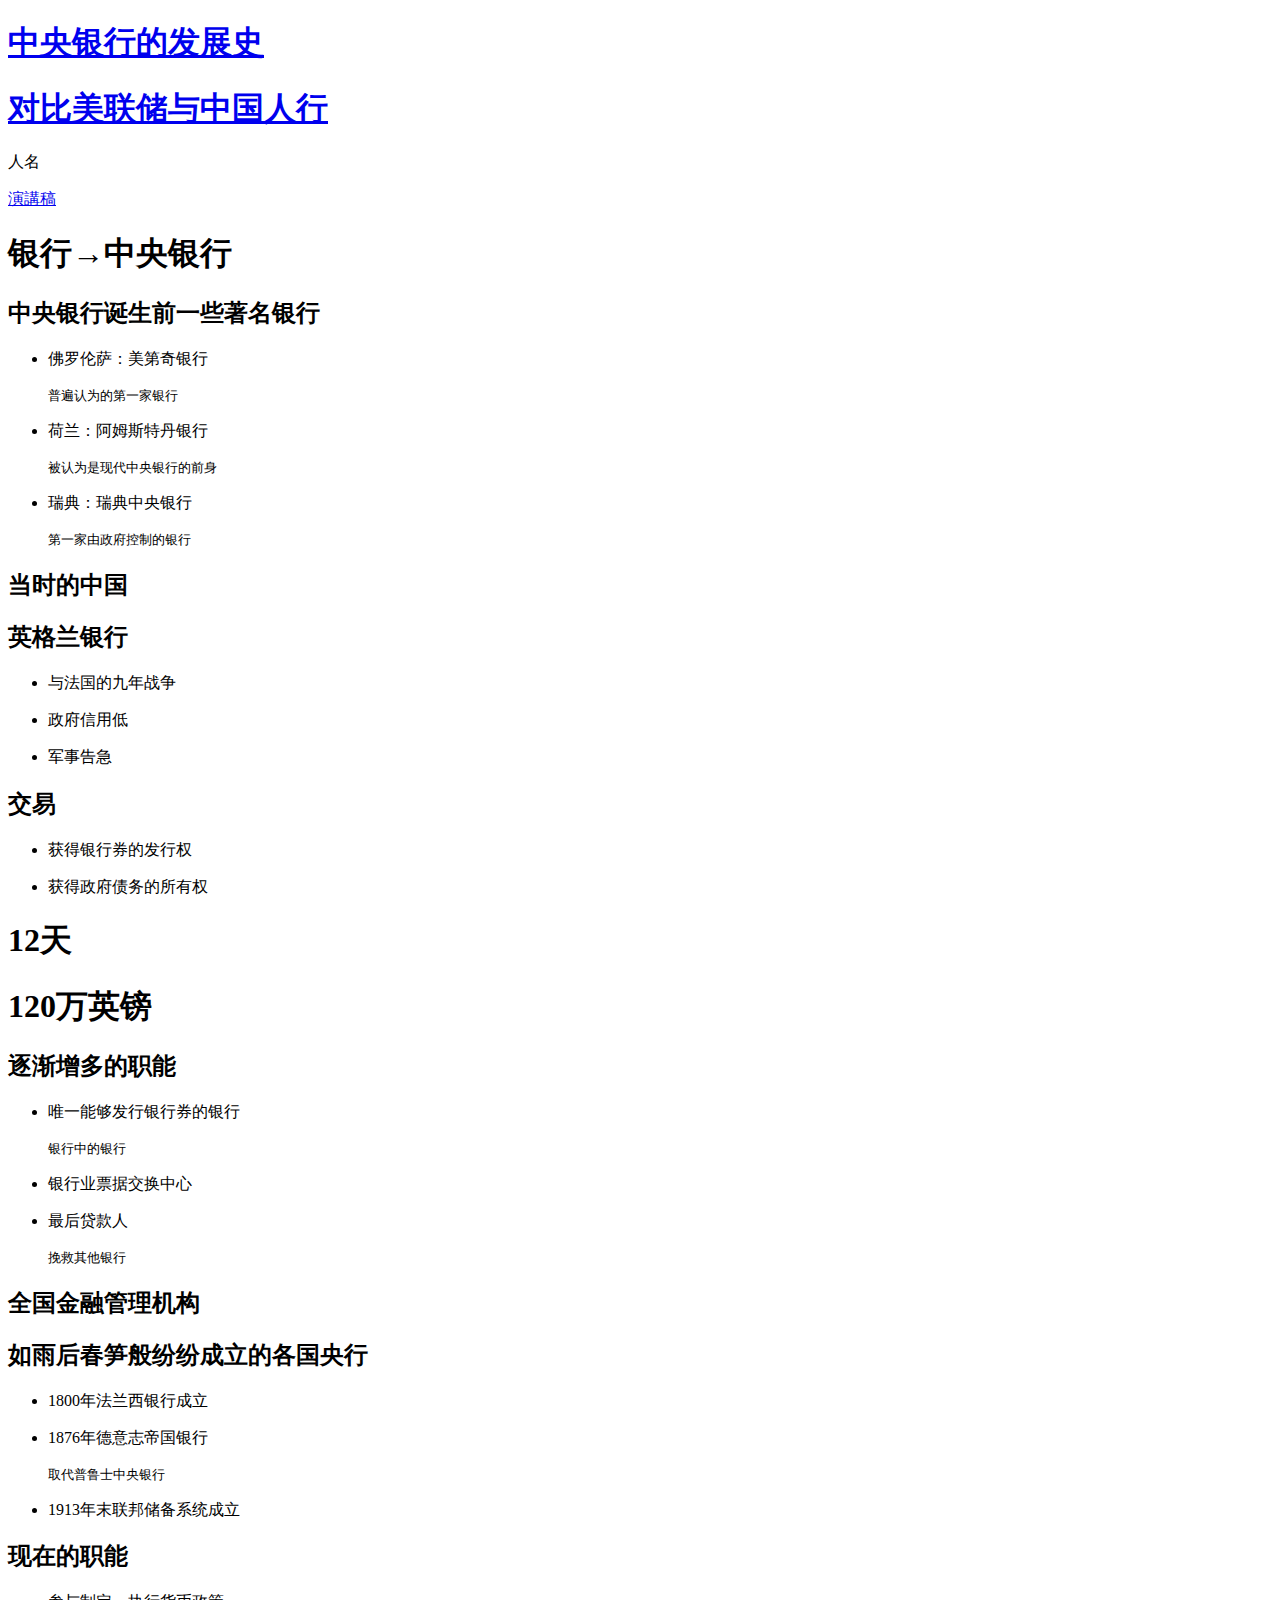
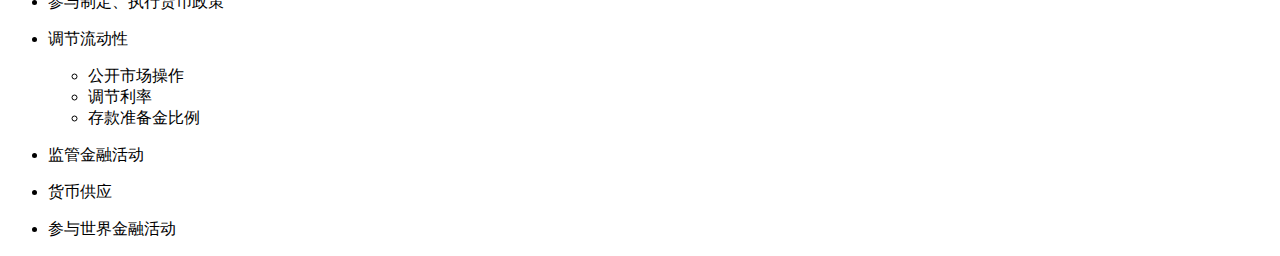
==== index.html @ 7ffdab24 "md update" ====
<!doctype html>
<html lang="en">

	<head>
		<meta charset="utf-8">

		<title>课题报告</title>

		<meta name="description" content="关于中央银行和美联储与中国人民银行的对比">
		<meta name="author" content="XinoAssassin Ni">

		<meta name="apple-mobile-web-app-capable" content="yes">
		<meta name="apple-mobile-web-app-status-bar-style" content="black-translucent">

		<meta name="viewport" content="width=device-width, initial-scale=1.0, maximum-scale=1.0, user-scalable=no">

		<link rel="stylesheet" href="css/reveal.css">
		<link rel="stylesheet" href="css/theme/black.css" id="theme">

		<!-- Theme used for syntax highlighting of code -->
		<link rel="stylesheet" href="lib/css/zenburn.css">
		<script>
			var link = document.createElement( 'link' );
			link.rel = 'stylesheet';
			link.type = 'text/css';
			link.href = window.location.search.match( /print-pdf/gi ) ? 'css/print/pdf.css' : 'css/print/paper.css';
			document.getElementsByTagName( 'head' )[0].appendChild( link );
		</script>
	</head>
	
	<body>
		<div class="reveal">
			<div class="slides">
				
				<section>
					<h1>
						<a href="#/1">中央银行的发展史</a>
					</h1>	
					<h1>
						<a href="#/2">对比美联储与中国人行</a>
					</h1>
					<p>人名</p>
					<a href="#/3">演講稿</a>	
				</section>
				
				<section id="第一部分介绍">
					<section>
						<h1>银行→中央银行</h1>
					</section>
					
					<section>
						<h2>中央银行诞生前一些著名银行</h2>
						<p>
						<ul>
							<li><p class="fragment">佛罗伦萨：美第奇银行</p>
								<small class="fragment">普遍认为的第一家银行</small>
							</li>
							<li><p class="fragment">荷兰：阿姆斯特丹银行</p>
								<small class="fragment">被认为是现代中央银行的前身</small>
							</li>
							<li><p class="fragment">瑞典：瑞典中央银行</p>
								<small class="fragment">第一家由政府控制的银行</small>
							</li>
						</ul>
						</p>
					</section>
					
					<section>
						<h2>当时的中国</h2>
					</section>
					
					<section id="英格兰银行">
						<h2>英格兰银行</h2>
						<ul>
							<li>
								<p class="fragment">与法国的九年战争</p>
							</li>
							<li>
								<p class="fragment">政府信用低</p>
							</li>
							<li>
								<p class="fragment">军事告急</p>
							</li>
						</ul>
					</section>
					
					<section>
						<h2>交易</h2>
						<ul>
							<li>
								<p class="fragment">获得银行券的发行权</p>
							</li>
							<li>
								<p class="fragment">获得政府债务的所有权</p>
							</li>
						</ul>
					</section>
					
					<section>
						<h1>12天</h1>
						<h1>120万英镑</h1>
					</section>
					
					<section>
						<h2>逐渐增多的职能</h2>
						<ul>
							<li>
								<p class="fragment">唯一能够发行银行券的银行</p>
								<small class="fragment">银行中的银行</small>
							</li>
							<li>
								<p class="fragment">银行业票据交换中心</p>
							</li>
							<li>
								<p class="fragment">最后贷款人</p>
								<small class="fragment">挽救其他银行</small>
							</li>
						</ul>
					</section>
					
					<section>
						<h2>全国金融管理机构</h2>
					</section>
					
					<section id="中央银行纷纷成立">
						<h2>如雨后春笋般纷纷成立的各国央行</h2>
						<ul>
							<li>
								<p class="fragment">1800年法兰西银行成立</p>
							</li>
							<li>
								<p class="fragment">1876年德意志帝国银行</p>
								<small class="fragment">取代普鲁士中央银行</small>
							</li>
							<li>
								<p class="fragment">1913年末联邦储备系统成立</p>
							</li>
						</ul>
					</section>
					<section>
						<h2>现在的职能</h2>
						<ul>
							<li>
								<p class="fragment">参与制定、执行货币政策</p>
							</li>
							<li>
								<p class="fragment">调节流动性</p>
								<ul>
									<li class="fragment">公开市场操作</li>
									<li class="fragment">调节利率</li>
									<li class="fragment">存款准备金比例</li>
								</ul>
							</li>
							<li>
								<p class="fragment">监管金融活动</p>
							</li>
							<li>
								<p class="fragment">货币供应</p>
							</li>
							<li>
								<p class="fragment">参与世界金融活动</p>
							</li>
						</ul>
					</section>
				</section>
				
				<section id="第二部分">
					
				</section>
				
				<section id="演講稿" data-markdown="D:\Develop\rj\speech.md"
				                    data-separator="^\n\n\n"  
         						    data-separator-vertical="^\n\n"  
                                    data-separator-notes="^Note:"  
                                    data-charset="iso-8859-15">
				</section>
			</div>
		</div>

		<script src="lib/js/head.min.js"></script>
		<script src="js/reveal.js"></script>

		<script>
			// More info https://github.com/hakimel/reveal.js#configuration
			Reveal.initialize({
				history: true,
				mouseWheel: true,

				// More info https://github.com/hakimel/reveal.js#dependencies
				dependencies: [
					{ src: 'plugin/markdown/marked.js' },
					{ src: 'plugin/markdown/markdown.js' },
					{ src: 'plugin/notes/notes.js', async: true },
					{ src: 'plugin/highlight/highlight.js', async: true, callback: function() { hljs.initHighlightingOnLoad(); } }
				]
			});
		</script>
	</body>
</html>
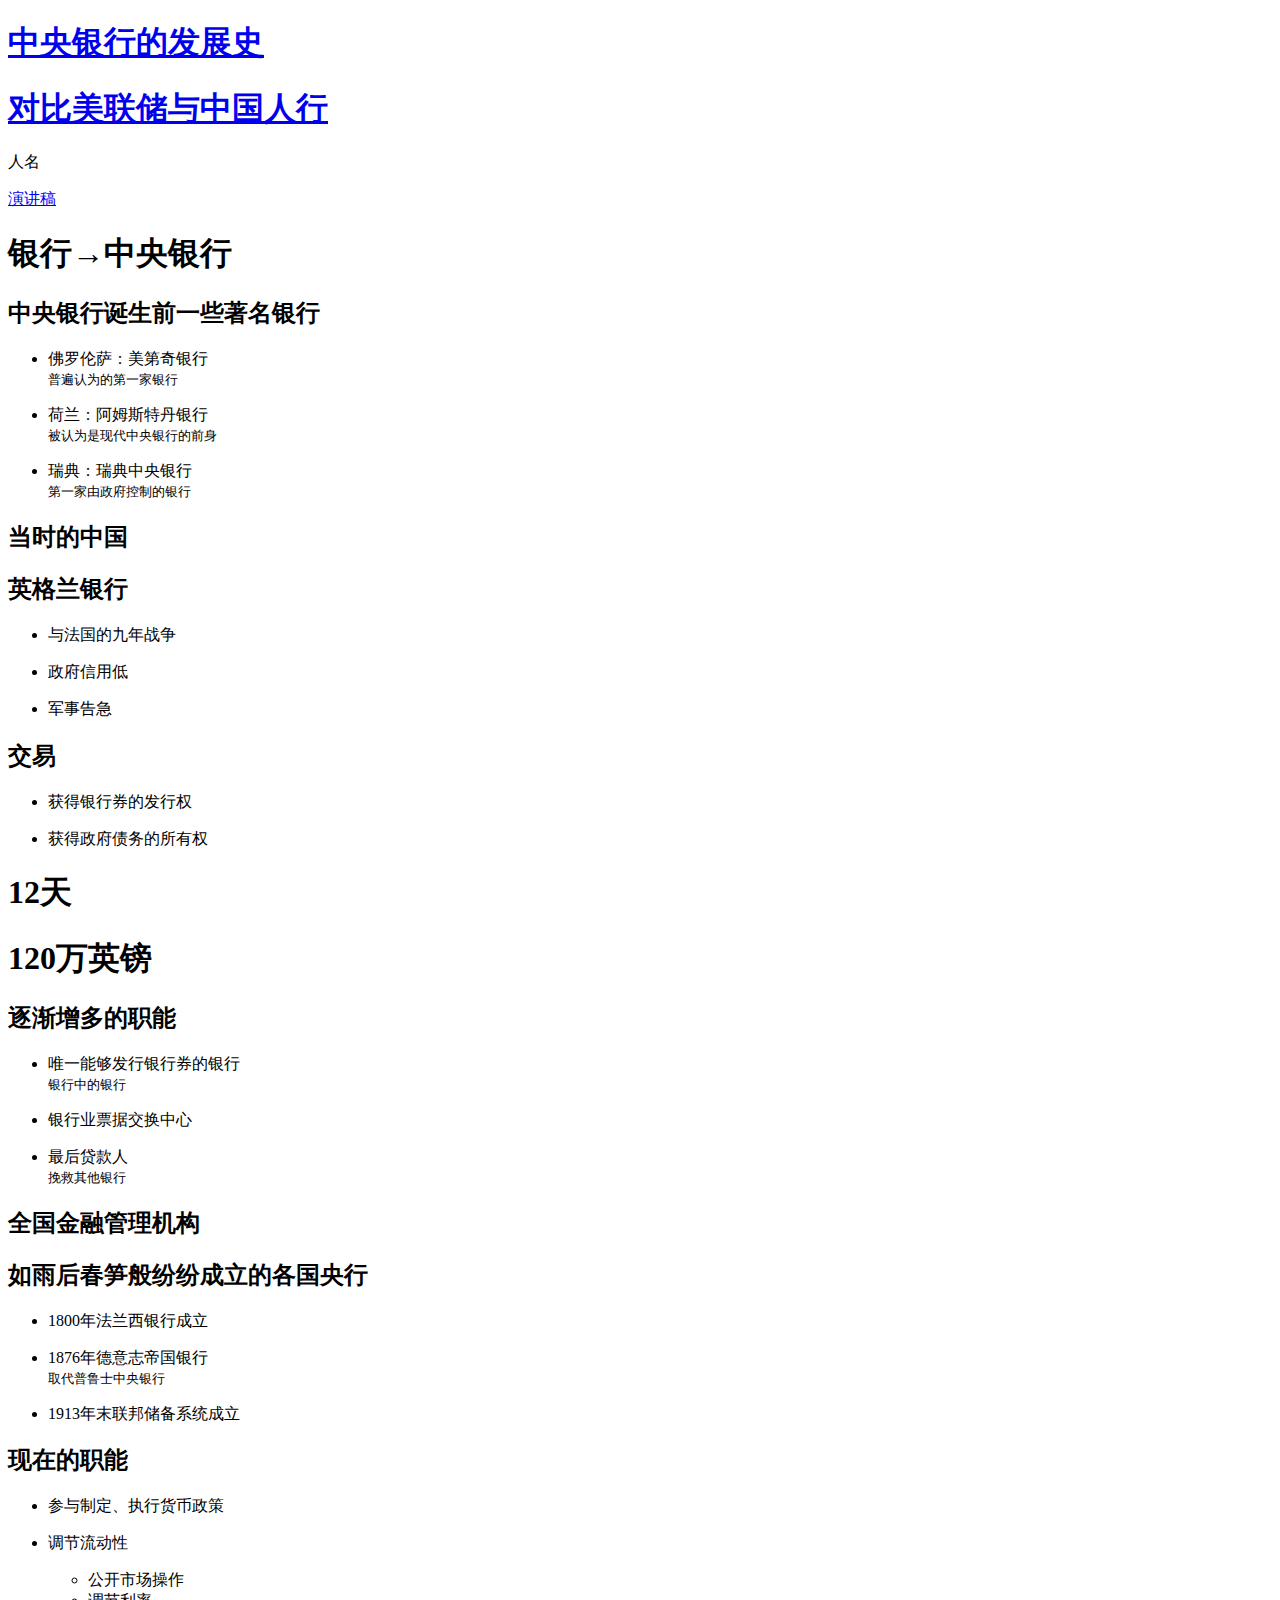
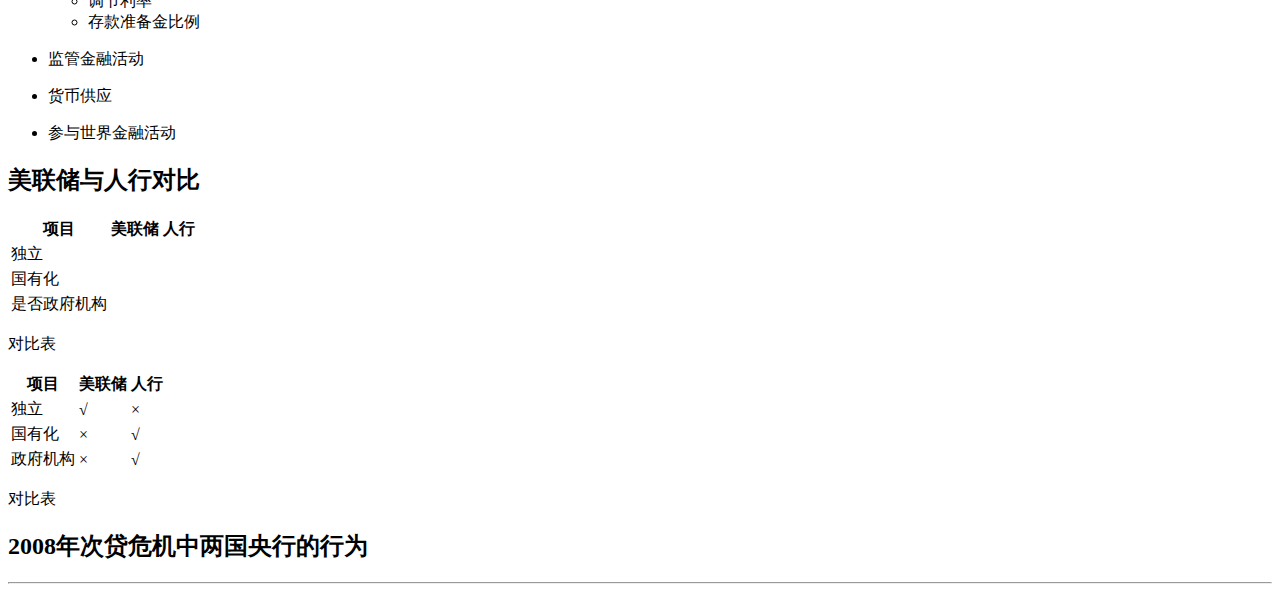
==== commit cda09c2a: "style configure" ====
--- a/index.html
+++ b/index.html
@@ -40,10 +40,10 @@
 						<a href="#/2">对比美联储与中国人行</a>
 					</h1>
 					<p>人名</p>
-					<a href="#/3">演講稿</a>	
+					<a href="speech.html">演讲稿</a>
 				</section>
 				
-				<section id="第一部分介绍">
+				<section id="第一部分介绍" data-transition="zoom">
 					<section>
 						<h1>银行→中央银行</h1>
 					</section>
@@ -52,14 +52,14 @@
 						<h2>中央银行诞生前一些著名银行</h2>
 						<p>
 						<ul>
-							<li><p class="fragment">佛罗伦萨：美第奇银行</p>
-								<small class="fragment">普遍认为的第一家银行</small>
-							</li>
-							<li><p class="fragment">荷兰：阿姆斯特丹银行</p>
-								<small class="fragment">被认为是现代中央银行的前身</small>
-							</li>
-							<li><p class="fragment">瑞典：瑞典中央银行</p>
-								<small class="fragment">第一家由政府控制的银行</small>
+							<li><p class="fragment">佛罗伦萨：美第奇银行
+								<br><small>普遍认为的第一家银行</small></p>
+							</li>
+							<li><p class="fragment">荷兰：阿姆斯特丹银行
+								<br><small>被认为是现代中央银行的前身</small></p>
+							</li>
+							<li><p class="fragment">瑞典：瑞典中央银行
+								<br><small>第一家由政府控制的银行</small></p>
 							</li>
 						</ul>
 						</p>
@@ -105,15 +105,15 @@
 						<h2>逐渐增多的职能</h2>
 						<ul>
 							<li>
-								<p class="fragment">唯一能够发行银行券的银行</p>
-								<small class="fragment">银行中的银行</small>
+								<p class="fragment">唯一能够发行银行券的银行
+								<br><small>银行中的银行</small></p>
 							</li>
 							<li>
 								<p class="fragment">银行业票据交换中心</p>
 							</li>
 							<li>
-								<p class="fragment">最后贷款人</p>
-								<small class="fragment">挽救其他银行</small>
+								<p class="fragment">最后贷款人
+								<br><small>挽救其他银行</small></p>
 							</li>
 						</ul>
 					</section>
@@ -129,8 +129,8 @@
 								<p class="fragment">1800年法兰西银行成立</p>
 							</li>
 							<li>
-								<p class="fragment">1876年德意志帝国银行</p>
-								<small class="fragment">取代普鲁士中央银行</small>
+								<p class="fragment">1876年德意志帝国银行
+								<br><small>取代普鲁士中央银行</small></p>
 							</li>
 							<li>
 								<p class="fragment">1913年末联邦储备系统成立</p>
@@ -164,15 +164,82 @@
 					</section>
 				</section>
 				
-				<section id="第二部分">
-					
-				</section>
-				
-				<section id="演講稿" data-markdown="D:\Develop\rj\speech.md"
-				                    data-separator="^\n\n\n"  
-         						    data-separator-vertical="^\n\n"  
-                                    data-separator-notes="^Note:"  
-                                    data-charset="iso-8859-15">
+				<section id="第二部分" data-transition="zoom">
+					<section id="头介绍">
+						<h2>美联储与人行对比</h2>
+					</section>
+					
+					<section>
+						<table>
+						<thead>
+							<tr>
+								<th>项目</th>
+								<th>美联储</th>
+								<th>人行</th>
+							</tr>
+						</thead>
+						<tbody>
+							<tr>
+								<td>独立</td>
+								<td></td>
+								<td></td>
+							</tr>
+							<tr>
+								<td>国有化</td>
+								<td></td>
+								<td></td>
+							</tr>
+							<tr>
+								<td>是否政府机构</td>
+								<td></td>
+								<td></td>
+							</tr>
+						</tbody>
+					</table>
+					<p>对比表</p>
+					</section>
+					
+					<section id="美联储介绍">
+						
+					</section>
+					
+					<section id="人行介绍">
+						
+					</section>
+					<section id="尾对比">
+						<table>
+						<thead>
+							<tr>
+								<th>项目</th>
+								<th>美联储</th>
+								<th>人行</th>
+							</tr>
+						</thead>
+						<tbody>
+							<tr>
+								<td>独立</td>
+								<td>√</td>
+								<td>×</td>
+							</tr>
+							<tr>
+								<td>国有化</td>
+								<td>×</td>
+								<td>√</td>
+							</tr>
+							<tr>
+								<td>政府机构</td>
+								<td>×</td>
+								<td>√</td>
+							</tr>
+						</tbody>
+					</table>
+					<p>对比表</p>
+					</section>
+					
+					<section id="08年金融风暴中的发挥">
+						<h2>2008年次贷危机中两国央行的行为</h2>
+						<hr
+					</section>
 				</section>
 			</div>
 		</div>
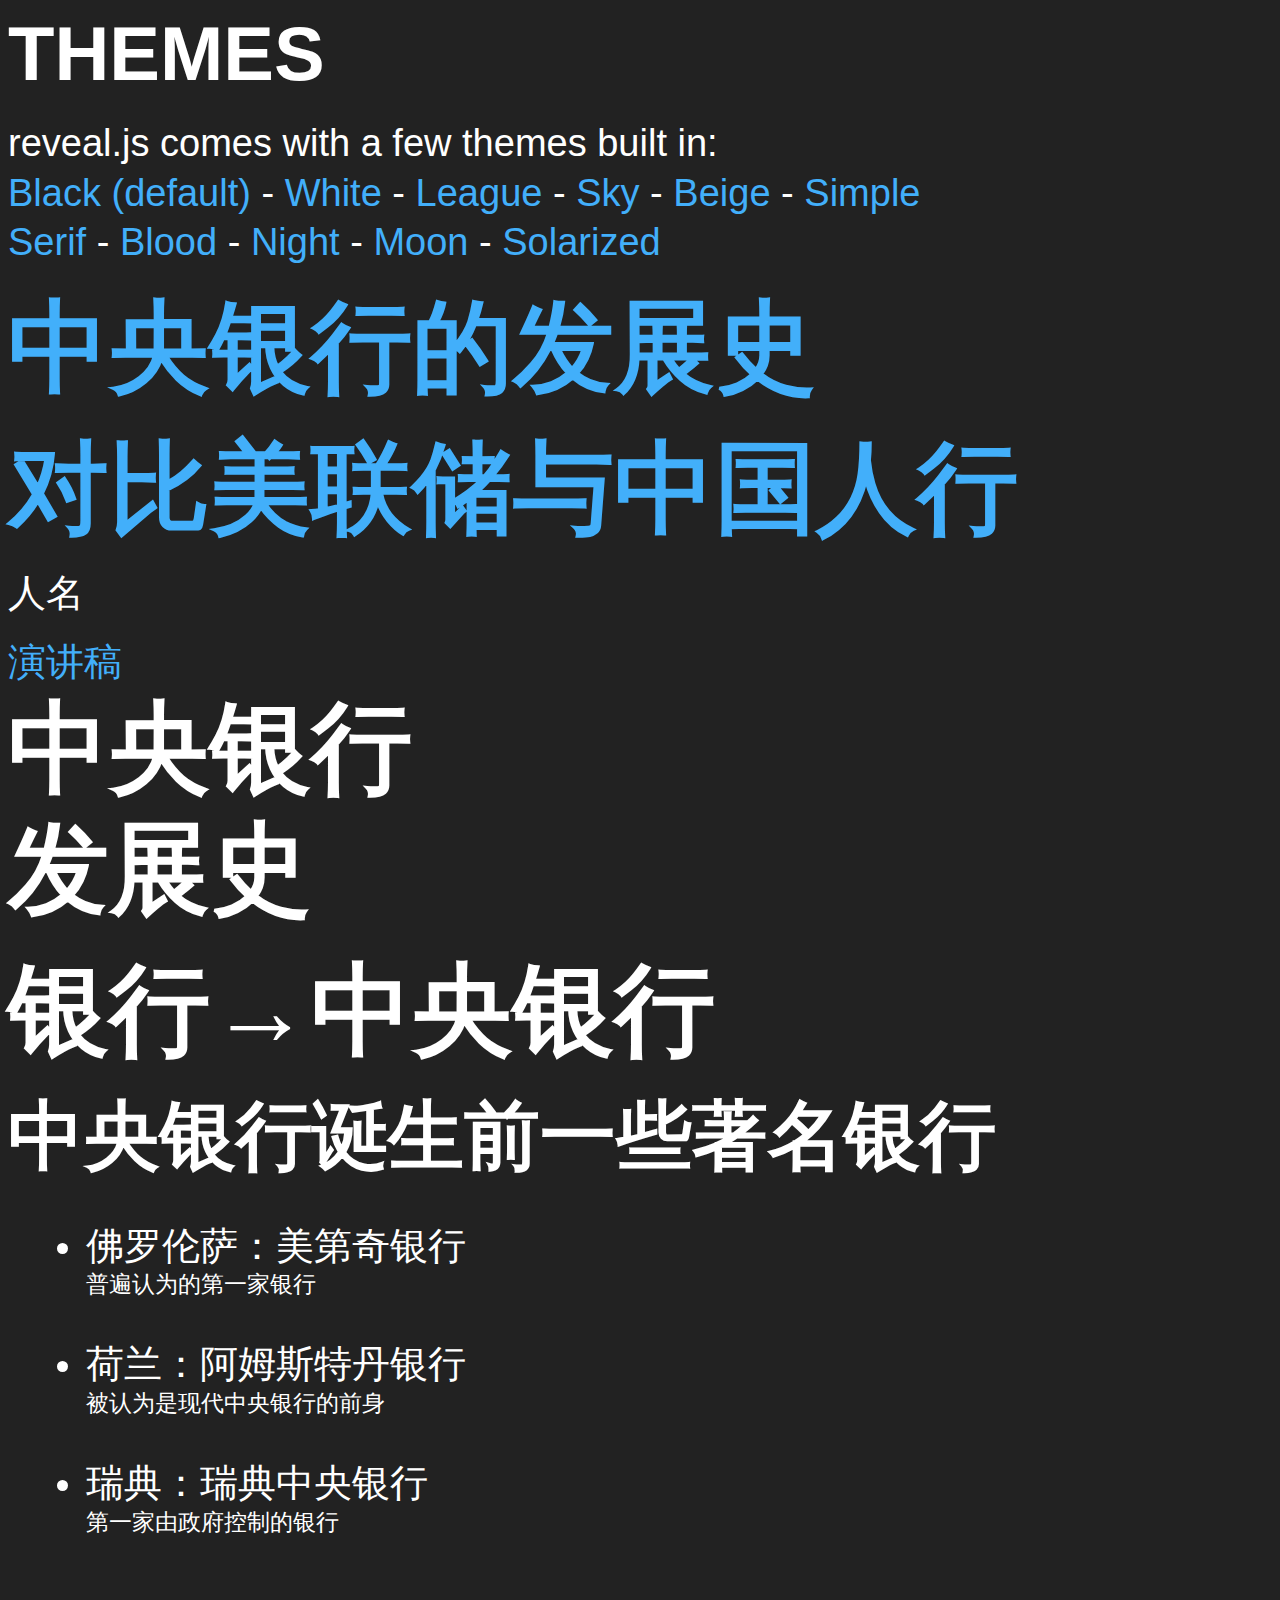
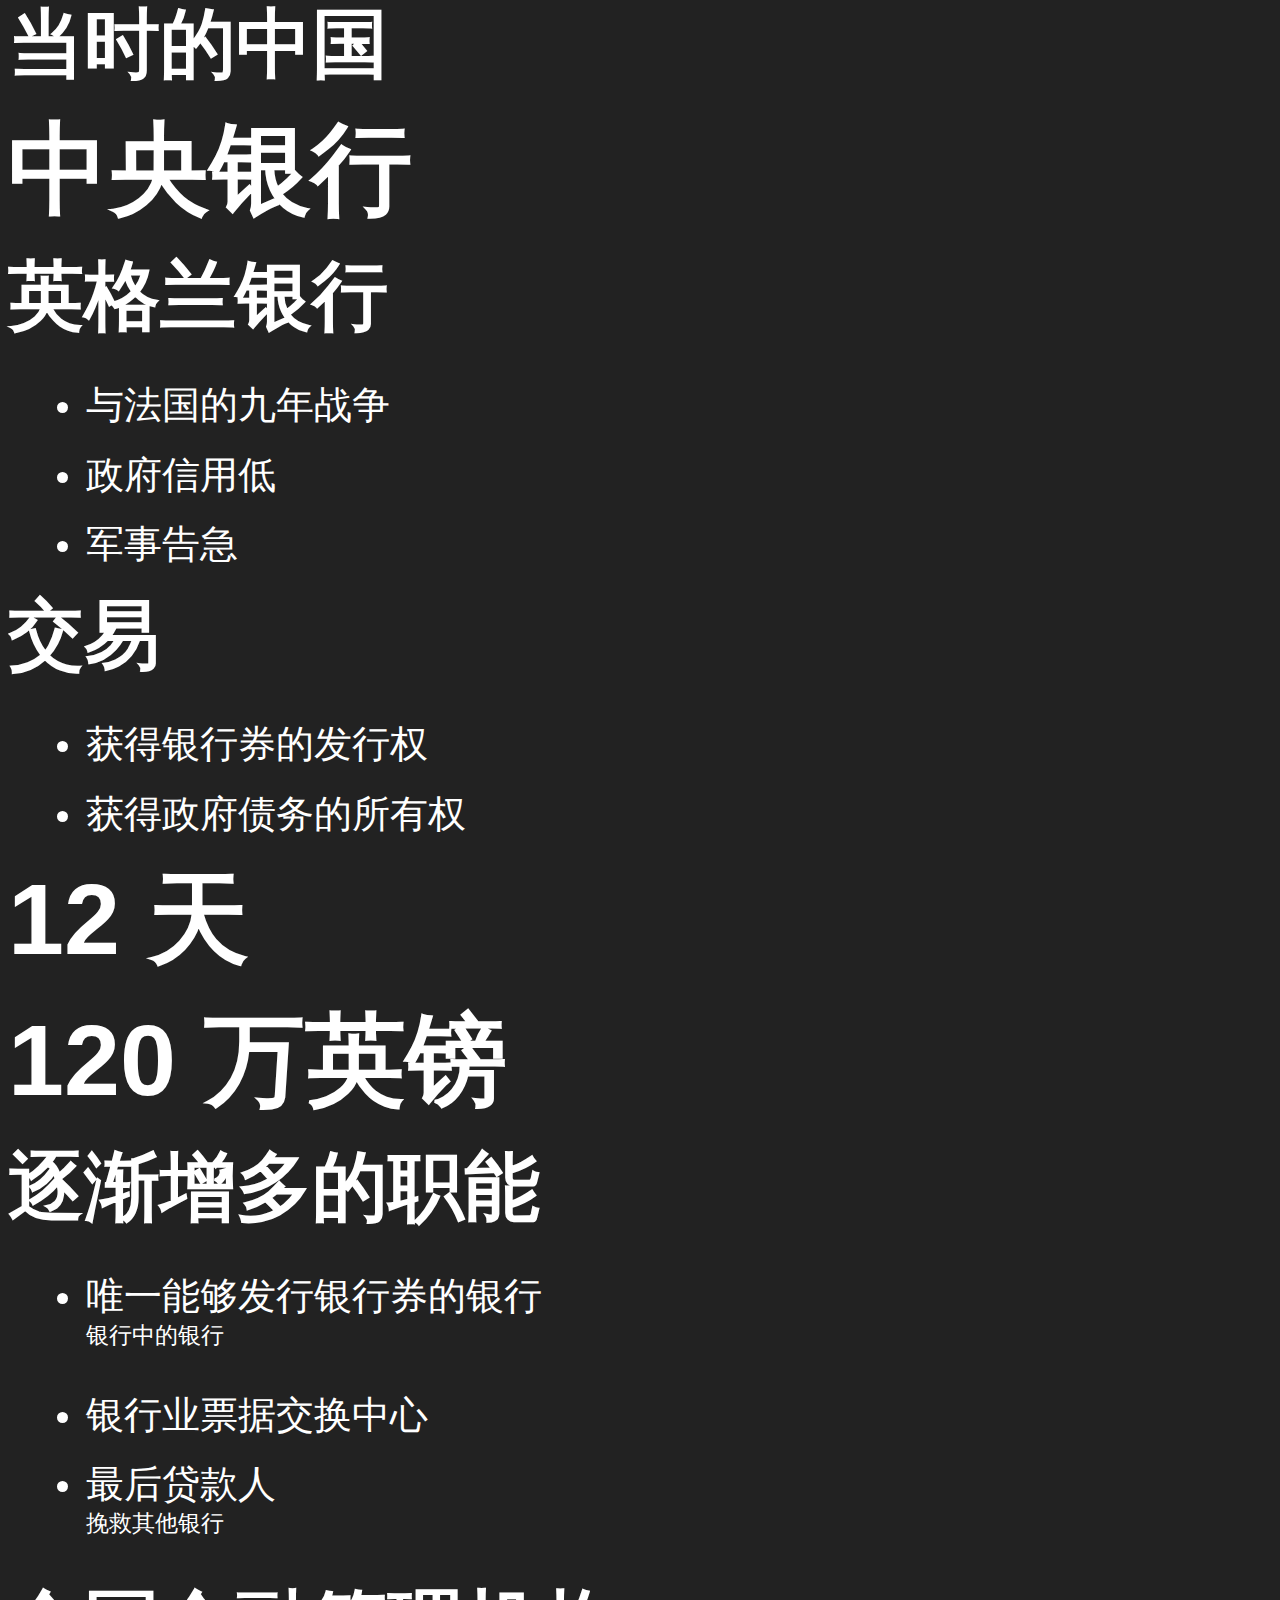
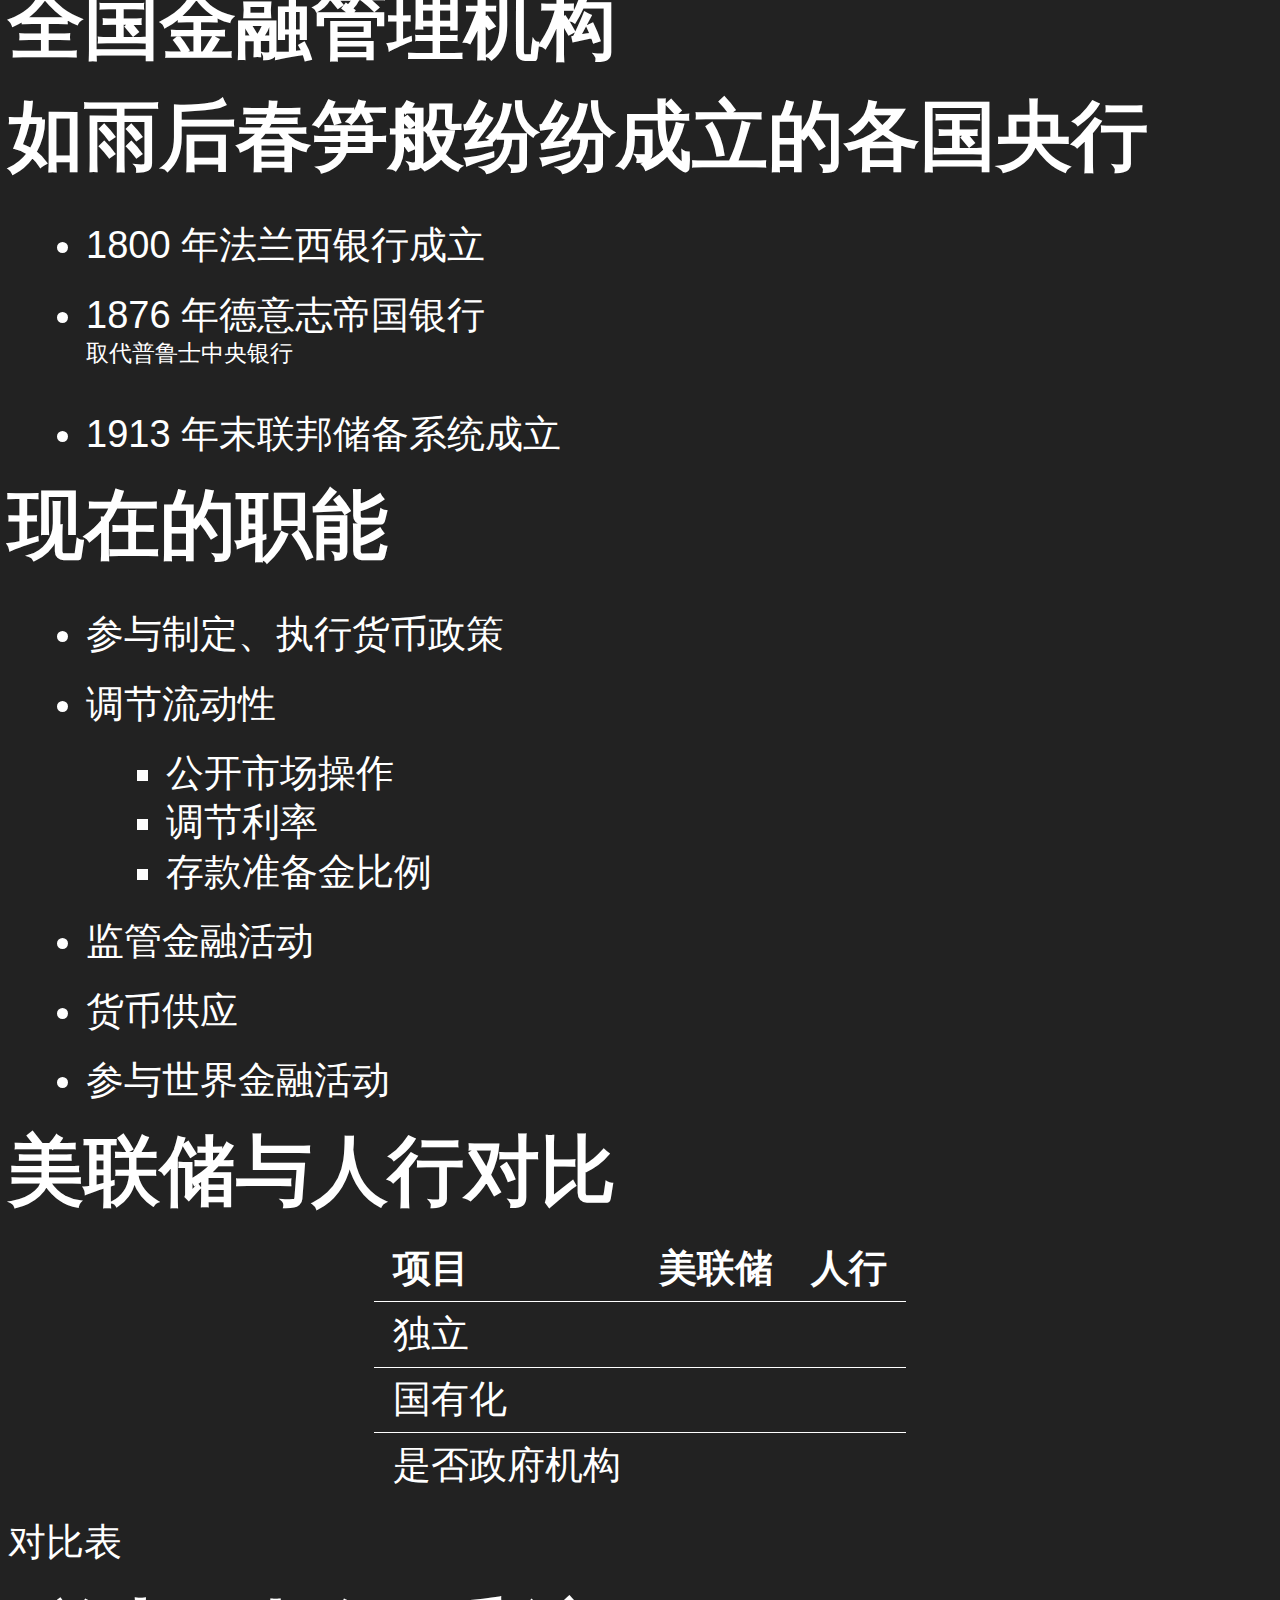
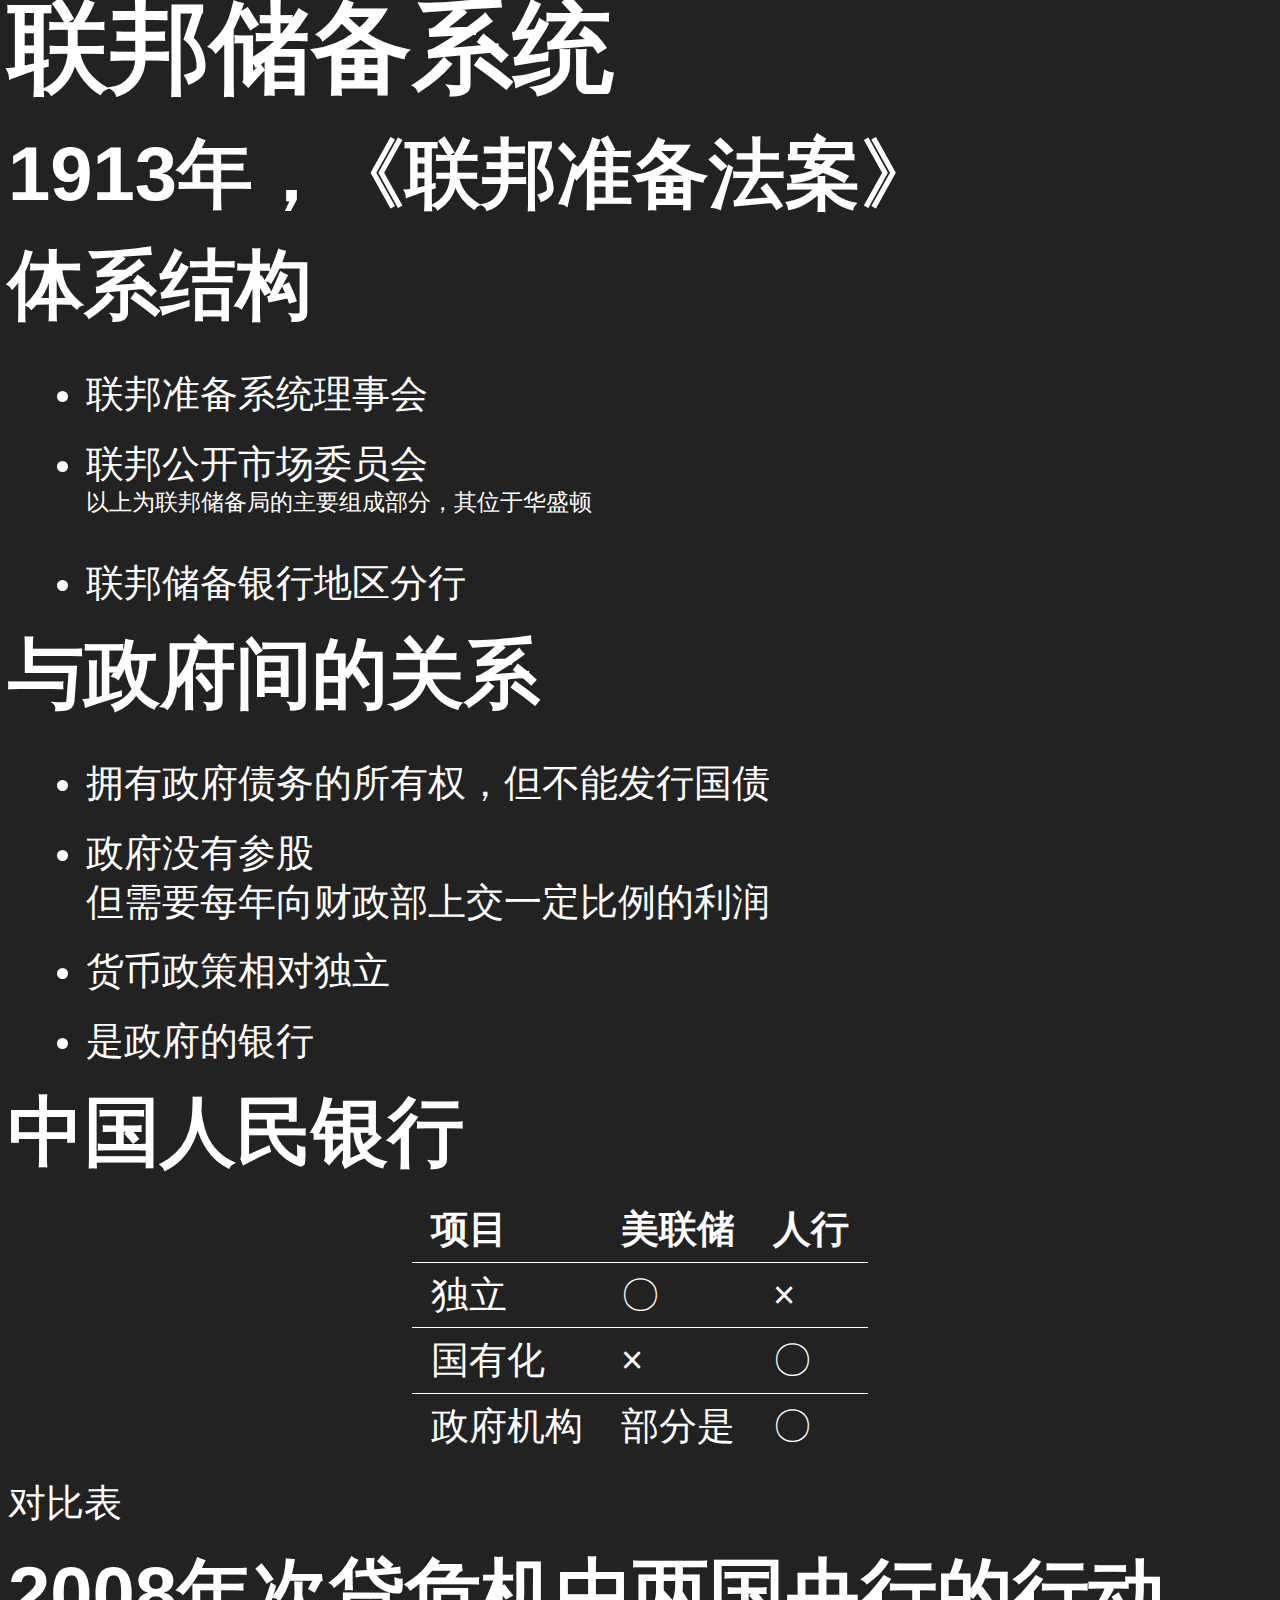
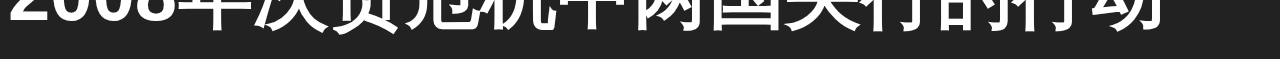
==== commit d82df115: "update style" ====
--- a/index.html
+++ b/index.html
@@ -31,7 +31,24 @@
 	<body>
 		<div class="reveal">
 			<div class="slides">
-				
+				<section id="themes">
+					<h2>Themes</h2>
+					<p>
+						reveal.js comes with a few themes built in: <br>
+						<!-- Hacks to swap themes after the page has loaded. Not flexible and only intended for the reveal.js demo deck. -->
+						<a href="#" onclick="document.getElementById('theme').setAttribute('href','css/theme/black.css'); return false;">Black (default)</a> -
+						<a href="#" onclick="document.getElementById('theme').setAttribute('href','css/theme/white.css'); return false;">White</a> -
+						<a href="#" onclick="document.getElementById('theme').setAttribute('href','css/theme/league.css'); return false;">League</a> -
+						<a href="#" onclick="document.getElementById('theme').setAttribute('href','css/theme/sky.css'); return false;">Sky</a> -
+						<a href="#" onclick="document.getElementById('theme').setAttribute('href','css/theme/beige.css'); return false;">Beige</a> -
+						<a href="#" onclick="document.getElementById('theme').setAttribute('href','css/theme/simple.css'); return false;">Simple</a> <br>
+						<a href="#" onclick="document.getElementById('theme').setAttribute('href','css/theme/serif.css'); return false;">Serif</a> -
+						<a href="#" onclick="document.getElementById('theme').setAttribute('href','css/theme/blood.css'); return false;">Blood</a> -
+						<a href="#" onclick="document.getElementById('theme').setAttribute('href','css/theme/night.css'); return false;">Night</a> -
+						<a href="#" onclick="document.getElementById('theme').setAttribute('href','css/theme/moon.css'); return false;">Moon</a> -
+						<a href="#" onclick="document.getElementById('theme').setAttribute('href','css/theme/solarized.css'); return false;">Solarized</a>
+					</p>
+				</section>
 				<section>
 					<h1>
 						<a href="#/1">中央银行的发展史</a>
@@ -45,6 +62,9 @@
 				
 				<section id="第一部分介绍" data-transition="zoom">
 					<section>
+						<h1>中央银行<br>发展史</h1>
+					</section>
+					<section>
 						<h1>银行→中央银行</h1>
 					</section>
 					
@@ -68,7 +88,9 @@
 					<section>
 						<h2>当时的中国</h2>
 					</section>
-					
+					<section>
+						<h1>中央银行</h1>
+					</section>
 					<section id="英格兰银行">
 						<h2>英格兰银行</h2>
 						<ul>
@@ -97,8 +119,8 @@
 					</section>
 					
 					<section>
-						<h1>12天</h1>
-						<h1>120万英镑</h1>
+						<h1>12 天</h1>
+						<h1>120 万英镑</h1>
 					</section>
 					
 					<section>
@@ -126,14 +148,14 @@
 						<h2>如雨后春笋般纷纷成立的各国央行</h2>
 						<ul>
 							<li>
-								<p class="fragment">1800年法兰西银行成立</p>
-							</li>
-							<li>
-								<p class="fragment">1876年德意志帝国银行
+								<p class="fragment">1800 年法兰西银行成立</p>
+							</li>
+							<li>
+								<p class="fragment">1876 年德意志帝国银行
 								<br><small>取代普鲁士中央银行</small></p>
 							</li>
 							<li>
-								<p class="fragment">1913年末联邦储备系统成立</p>
+								<p class="fragment">1913 年末联邦储备系统成立</p>
 							</li>
 						</ul>
 					</section>
@@ -165,6 +187,7 @@
 				</section>
 				
 				<section id="第二部分" data-transition="zoom">
+					
 					<section id="头介绍">
 						<h2>美联储与人行对比</h2>
 					</section>
@@ -200,12 +223,46 @@
 					</section>
 					
 					<section id="美联储介绍">
-						
-					</section>
-					
+						<h1>联邦储备系统</h1>
+						<h2>1913年，《联邦准备法案》</h2>
+					</section>
+					
+					<section>
+						<h2>体系结构</h2>
+						<ul>
+							<li>
+								<p class="fragment">联邦准备系统理事会</p>
+							</li>
+							<li>	
+								<p class="fragment">联邦公开市场委员会
+								<br><small class="fragment">以上为联邦储备局的主要组成部分，其位于华盛顿</small></p>
+							</li>
+							<li>
+								<p class="fragment">联邦储备银行地区分行</p>
+							</li>
+						</ul>
+					</section>
+					<section>
+						<h2>与政府间的关系</h2>
+						<ul>
+							<li>
+								<p class="fragment">拥有政府债务的所有权，但不能发行国债</p>
+							</li>
+							<li>
+								<p class="fragment">政府没有参股<br>但需要每年向财政部上交一定比例的利润</p>
+							</li>
+							<li>
+								<p class="fragment">货币政策相对独立</p>
+							</li>
+							<li>
+								<p class="fragment">是政府的银行</p>
+							</li>
+						</ul>
+					</section>
 					<section id="人行介绍">
-						
-					</section>
+						<h2>中国人民银行</h2>
+					</section>
+					
 					<section id="尾对比">
 						<table>
 						<thead>
@@ -218,28 +275,26 @@
 						<tbody>
 							<tr>
 								<td>独立</td>
-								<td>√</td>
+								<td>〇</td>
 								<td>×</td>
 							</tr>
 							<tr>
 								<td>国有化</td>
 								<td>×</td>
-								<td>√</td>
+								<td>〇</td>
 							</tr>
 							<tr>
 								<td>政府机构</td>
-								<td>×</td>
-								<td>√</td>
+								<td>部分是</td>
+								<td>〇</td>
 							</tr>
 						</tbody>
 					</table>
 					<p>对比表</p>
 					</section>
-					
-					<section id="08年金融风暴中的发挥">
-						<h2>2008年次贷危机中两国央行的行为</h2>
-						<hr
-					</section>
+				</section>
+				<section>
+						<h2>2008年次贷危机中两国央行的行动</h2>
 				</section>
 			</div>
 		</div>
--- a/css/theme/black.css
+++ b/css/theme/black.css
@@ -0,0 +1,301 @@
+/**
+ * Black theme for reveal.js. This is the opposite of the 'white' theme.
+ *
+ * By Hakim El Hattab, http://hakim.se
+ */
+@import url(../../lib/font/source-sans-pro/source-sans-pro.css);
+section.has-light-background, section.has-light-background h1, section.has-light-background h2, section.has-light-background h3, section.has-light-background h4, section.has-light-background h5, section.has-light-background h6 {
+  color: #222; }
+
+/*********************************************
+ * GLOBAL STYLES
+ *********************************************/
+ @font-face {
+    font-family:'dengxian';
+    src:url('./lib/font/dengxian/deng.ttf')format('truetype');
+    font-weight: normal;
+    font-style: normal;
+}
+
+@font-face {
+    font-family:'dengxian';
+    src:url('./lib/font/dengxian/dengb.ttf')format('truetype');
+    font-weight: bold;
+    font-style: normal;
+}
+
+body {
+  background: #222;
+  background-color: #222; }
+
+.reveal {
+  font-family: "dengxian","Source Sans Pro", Helvetica, sans-serif;
+  font-size: 38px;
+  font-weight: normal;
+  color: #fff; }
+
+::selection {
+  color: #fff;
+  background: #bee4fd;
+  text-shadow: none; }
+
+.reveal .slides > section,
+.reveal .slides > section > section {
+  line-height: 1.3;
+  font-weight: inherit; }
+
+/*********************************************
+ * HEADERS
+ *********************************************/
+.reveal h1,
+.reveal h2,
+.reveal h3,
+.reveal h4,
+.reveal h5,
+.reveal h6 {
+  margin: 0 0 20px 0;
+  color: #fff;
+  font-family: "dengxian","Source Sans Pro", Helvetica, sans-serif;
+  font-weight: bold;
+  line-height: 1.2;
+  letter-spacing: normal;
+  text-transform: uppercase;
+  text-shadow: none;
+  word-wrap: break-word; }
+
+.reveal h1 {
+  font-size: 2.65em; }
+
+.reveal h2 {
+  font-size: 2em; }
+
+.reveal h3 {
+  font-size: 1.5em; }
+
+.reveal h4 {
+  font-size: 1em; }
+
+.reveal h1 {
+  text-shadow: none; }
+
+/*********************************************
+ * OTHER
+ *********************************************/
+.reveal p {
+  margin: 20px 0;
+  line-height: 1.3; }
+
+/* Ensure certain elements are never larger than the slide itself */
+.reveal img,
+.reveal video,
+.reveal iframe {
+  max-width: 95%;
+  max-height: 95%; }
+
+.reveal strong,
+.reveal b {
+  font-weight: bold; }
+
+.reveal em {
+  font-style: italic; }
+
+.reveal ol,
+.reveal dl,
+.reveal ul {
+  display: inline-block;
+  text-align: left;
+  margin: 0 0 0 1em; }
+
+.reveal ol {
+  list-style-type: decimal; }
+
+.reveal ul {
+  list-style-type: disc; }
+
+.reveal ul ul {
+  list-style-type: square; }
+
+.reveal ul ul ul {
+  list-style-type: circle; }
+
+.reveal ul ul,
+.reveal ul ol,
+.reveal ol ol,
+.reveal ol ul {
+  display: block;
+  margin-left: 40px; }
+
+.reveal dt {
+  font-weight: bold; }
+
+.reveal dd {
+  margin-left: 40px; }
+
+.reveal q,
+.reveal blockquote {
+  quotes: none; }
+
+.reveal blockquote {
+  display: block;
+  position: relative;
+  width: 70%;
+  margin: 20px auto;
+  padding: 5px;
+  font-style: italic;
+  background: rgba(255, 255, 255, 0.05);
+  box-shadow: 0px 0px 2px rgba(0, 0, 0, 0.2); }
+
+.reveal blockquote p:first-child,
+.reveal blockquote p:last-child {
+  display: inline-block; }
+
+.reveal q {
+  font-style: italic; }
+
+.reveal pre {
+  display: block;
+  position: relative;
+  width: 90%;
+  margin: 20px auto;
+  text-align: left;
+  font-size: 0.55em;
+  font-family: monospace;
+  line-height: 1.2em;
+  word-wrap: break-word;
+  box-shadow: 0px 0px 6px rgba(0, 0, 0, 0.3); }
+
+.reveal code {
+  font-family: monospace; }
+
+.reveal pre code {
+  display: block;
+  padding: 5px;
+  overflow: auto;
+  max-height: 400px;
+  word-wrap: normal; }
+
+.reveal table {
+  margin: auto;
+  border-collapse: collapse;
+  border-spacing: 0; }
+
+.reveal table th {
+  font-weight: bold; }
+
+.reveal table th,
+.reveal table td {
+  text-align: left;
+  padding: 0.2em 0.5em 0.2em 0.5em;
+  border-bottom: 1px solid; }
+
+.reveal table th[align="center"],
+.reveal table td[align="center"] {
+  text-align: center; }
+
+.reveal table th[align="right"],
+.reveal table td[align="right"] {
+  text-align: right; }
+
+.reveal table tbody tr:last-child th,
+.reveal table tbody tr:last-child td {
+  border-bottom: none; }
+
+.reveal sup {
+  vertical-align: super; }
+
+.reveal sub {
+  vertical-align: sub; }
+
+.reveal small {
+  display: inline-block;
+  font-size: 0.6em;
+  line-height: 1.2em;
+  vertical-align: top; }
+
+.reveal small * {
+  vertical-align: top; }
+
+/*********************************************
+ * LINKS
+ *********************************************/
+.reveal a {
+  color: #42affa;
+  text-decoration: none;
+  -webkit-transition: color .15s ease;
+  -moz-transition: color .15s ease;
+  transition: color .15s ease; }
+
+.reveal a:hover {
+  color: #8dcffc;
+  text-shadow: none;
+  border: none; }
+
+.reveal .roll span:after {
+  color: #fff;
+  background: #068de9; }
+
+/*********************************************
+ * IMAGES
+ *********************************************/
+.reveal section img {
+  margin: 15px 0px;
+  background: rgba(255, 255, 255, 0.12);
+  border: 4px solid #fff;
+  box-shadow: 0 0 10px rgba(0, 0, 0, 0.15); }
+
+.reveal section img.plain {
+  border: 0;
+  box-shadow: none; }
+
+.reveal a img {
+  -webkit-transition: all .15s linear;
+  -moz-transition: all .15s linear;
+  transition: all .15s linear; }
+
+.reveal a:hover img {
+  background: rgba(255, 255, 255, 0.2);
+  border-color: #42affa;
+  box-shadow: 0 0 20px rgba(0, 0, 0, 0.55); }
+
+/*********************************************
+ * NAVIGATION CONTROLS
+ *********************************************/
+.reveal .controls .navigate-left,
+.reveal .controls .navigate-left.enabled {
+  border-right-color: #42affa; }
+
+.reveal .controls .navigate-right,
+.reveal .controls .navigate-right.enabled {
+  border-left-color: #42affa; }
+
+.reveal .controls .navigate-up,
+.reveal .controls .navigate-up.enabled {
+  border-bottom-color: #42affa; }
+
+.reveal .controls .navigate-down,
+.reveal .controls .navigate-down.enabled {
+  border-top-color: #42affa; }
+
+.reveal .controls .navigate-left.enabled:hover {
+  border-right-color: #8dcffc; }
+
+.reveal .controls .navigate-right.enabled:hover {
+  border-left-color: #8dcffc; }
+
+.reveal .controls .navigate-up.enabled:hover {
+  border-bottom-color: #8dcffc; }
+
+.reveal .controls .navigate-down.enabled:hover {
+  border-top-color: #8dcffc; }
+
+/*********************************************
+ * PROGRESS BAR
+ *********************************************/
+.reveal .progress {
+  background: rgba(0, 0, 0, 0.2); }
+
+.reveal .progress span {
+  background: #42affa;
+  -webkit-transition: width 800ms cubic-bezier(0.26, 0.86, 0.44, 0.985);
+  -moz-transition: width 800ms cubic-bezier(0.26, 0.86, 0.44, 0.985);
+  transition: width 800ms cubic-bezier(0.26, 0.86, 0.44, 0.985); }
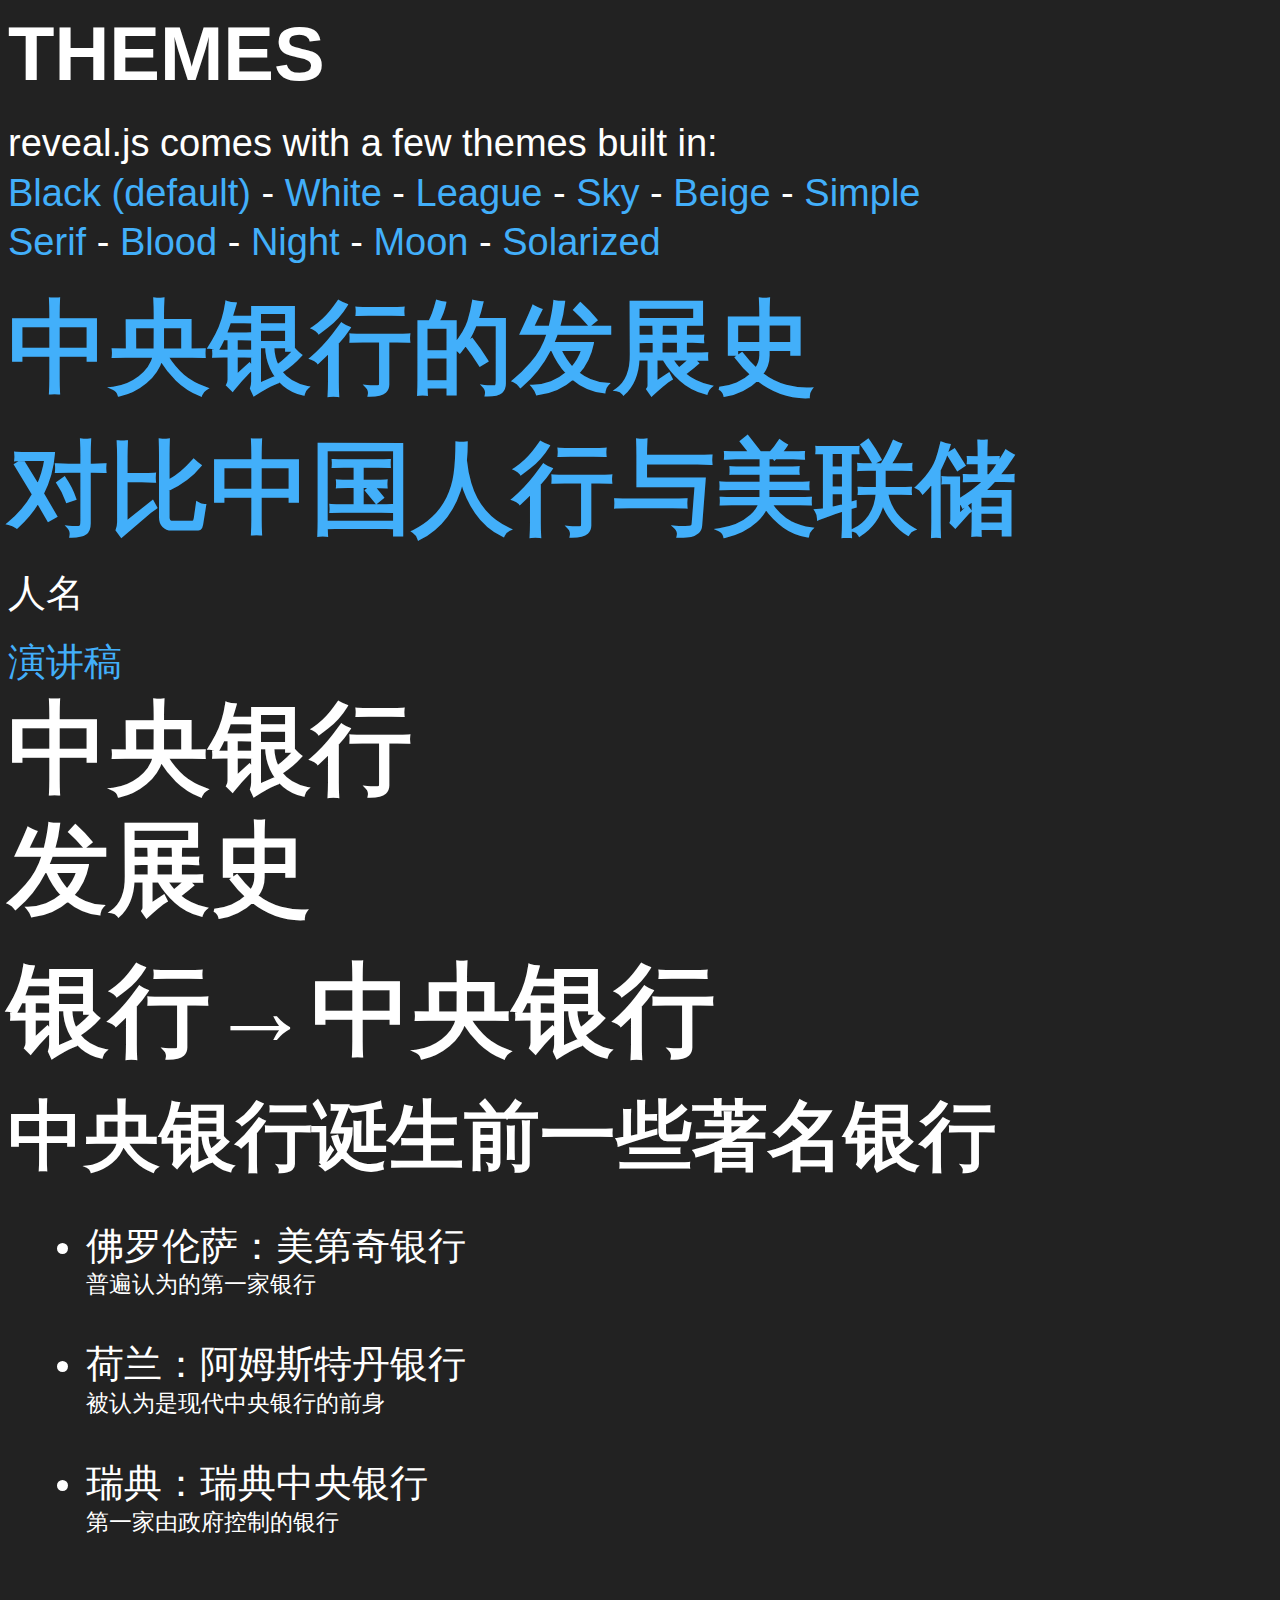
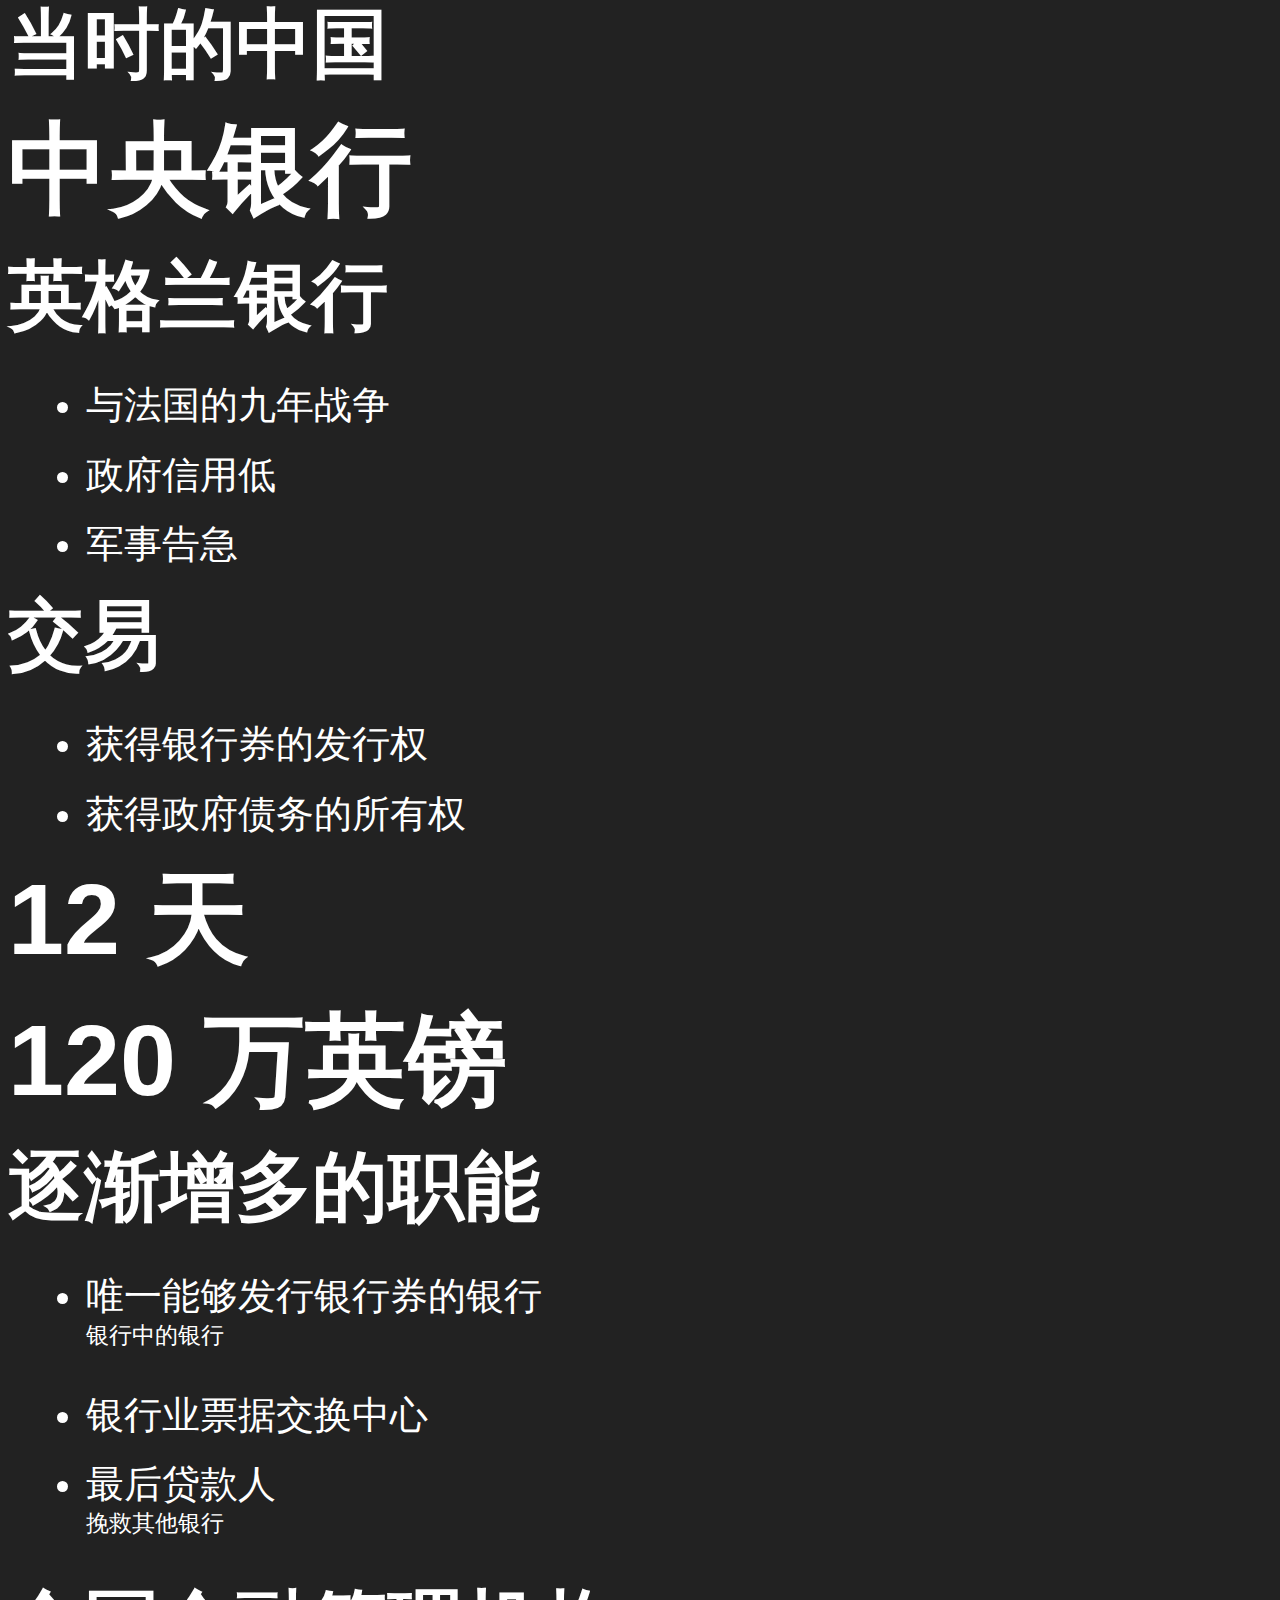
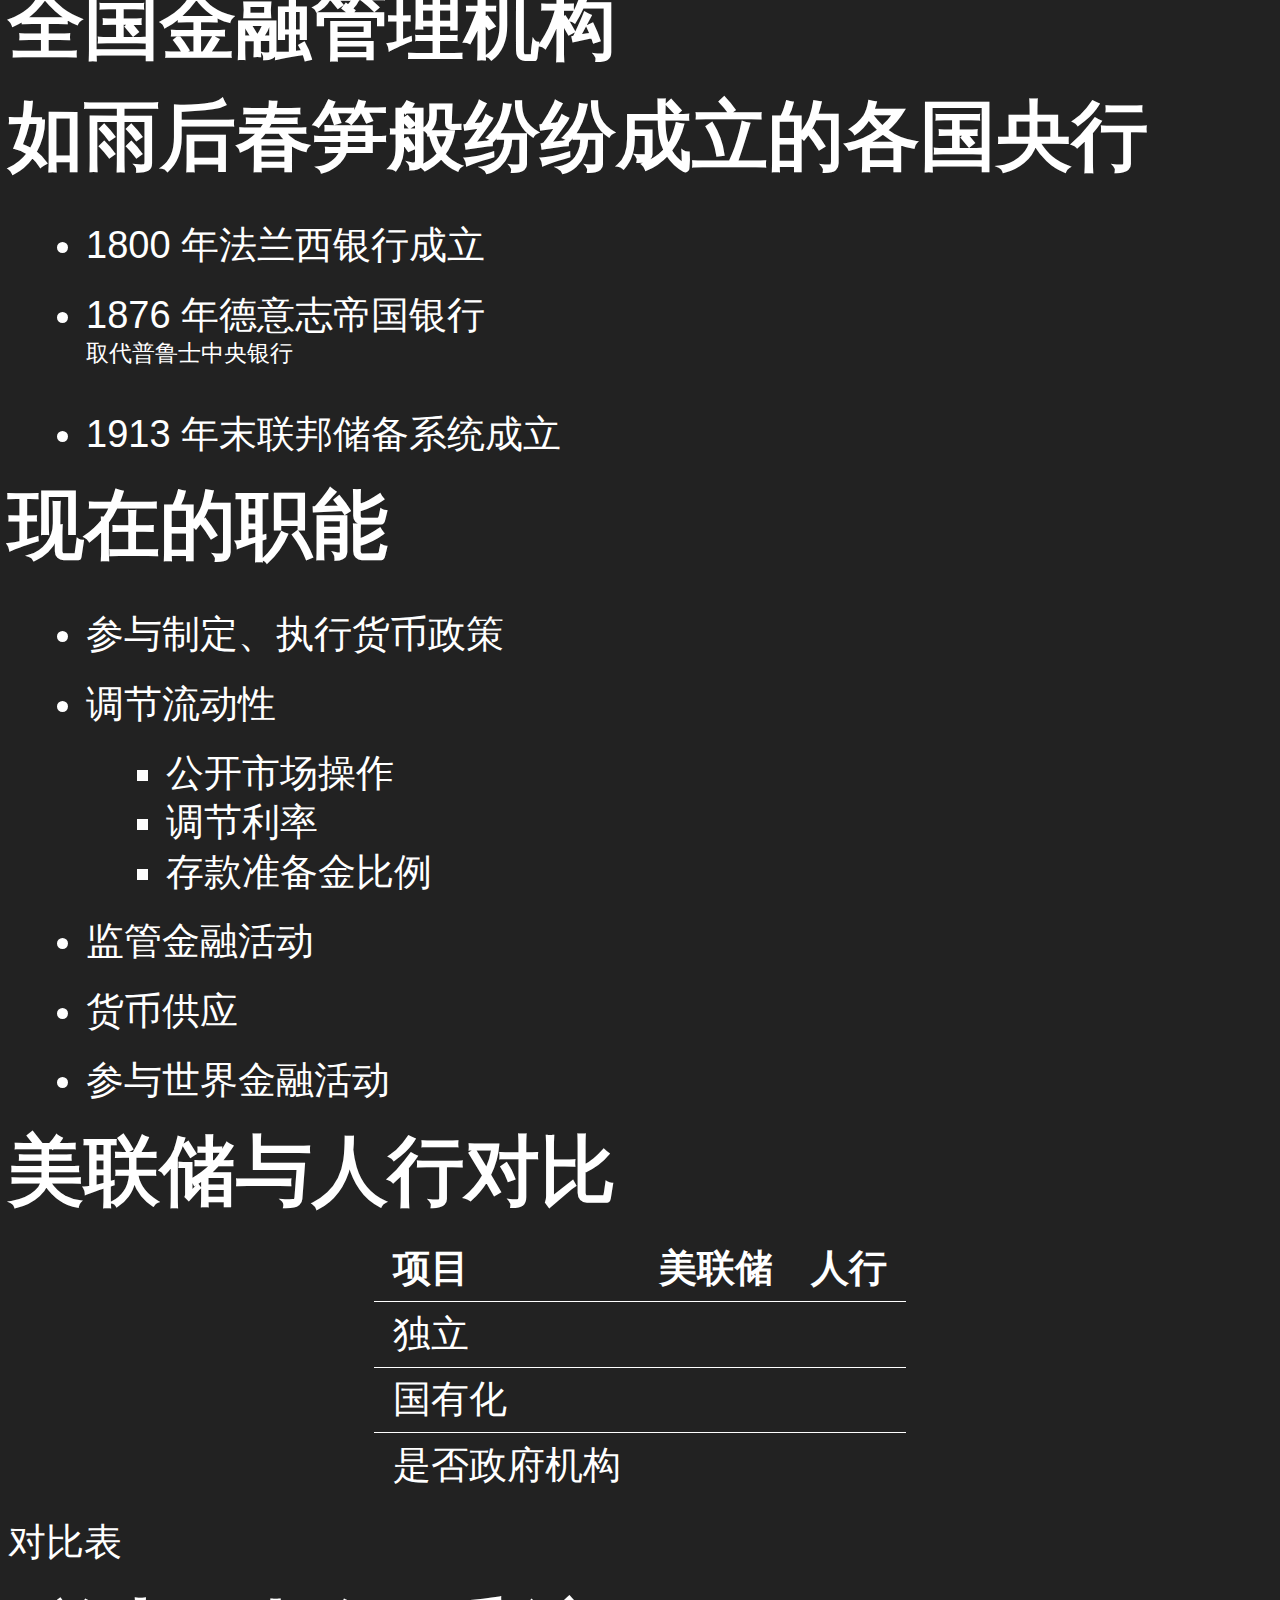
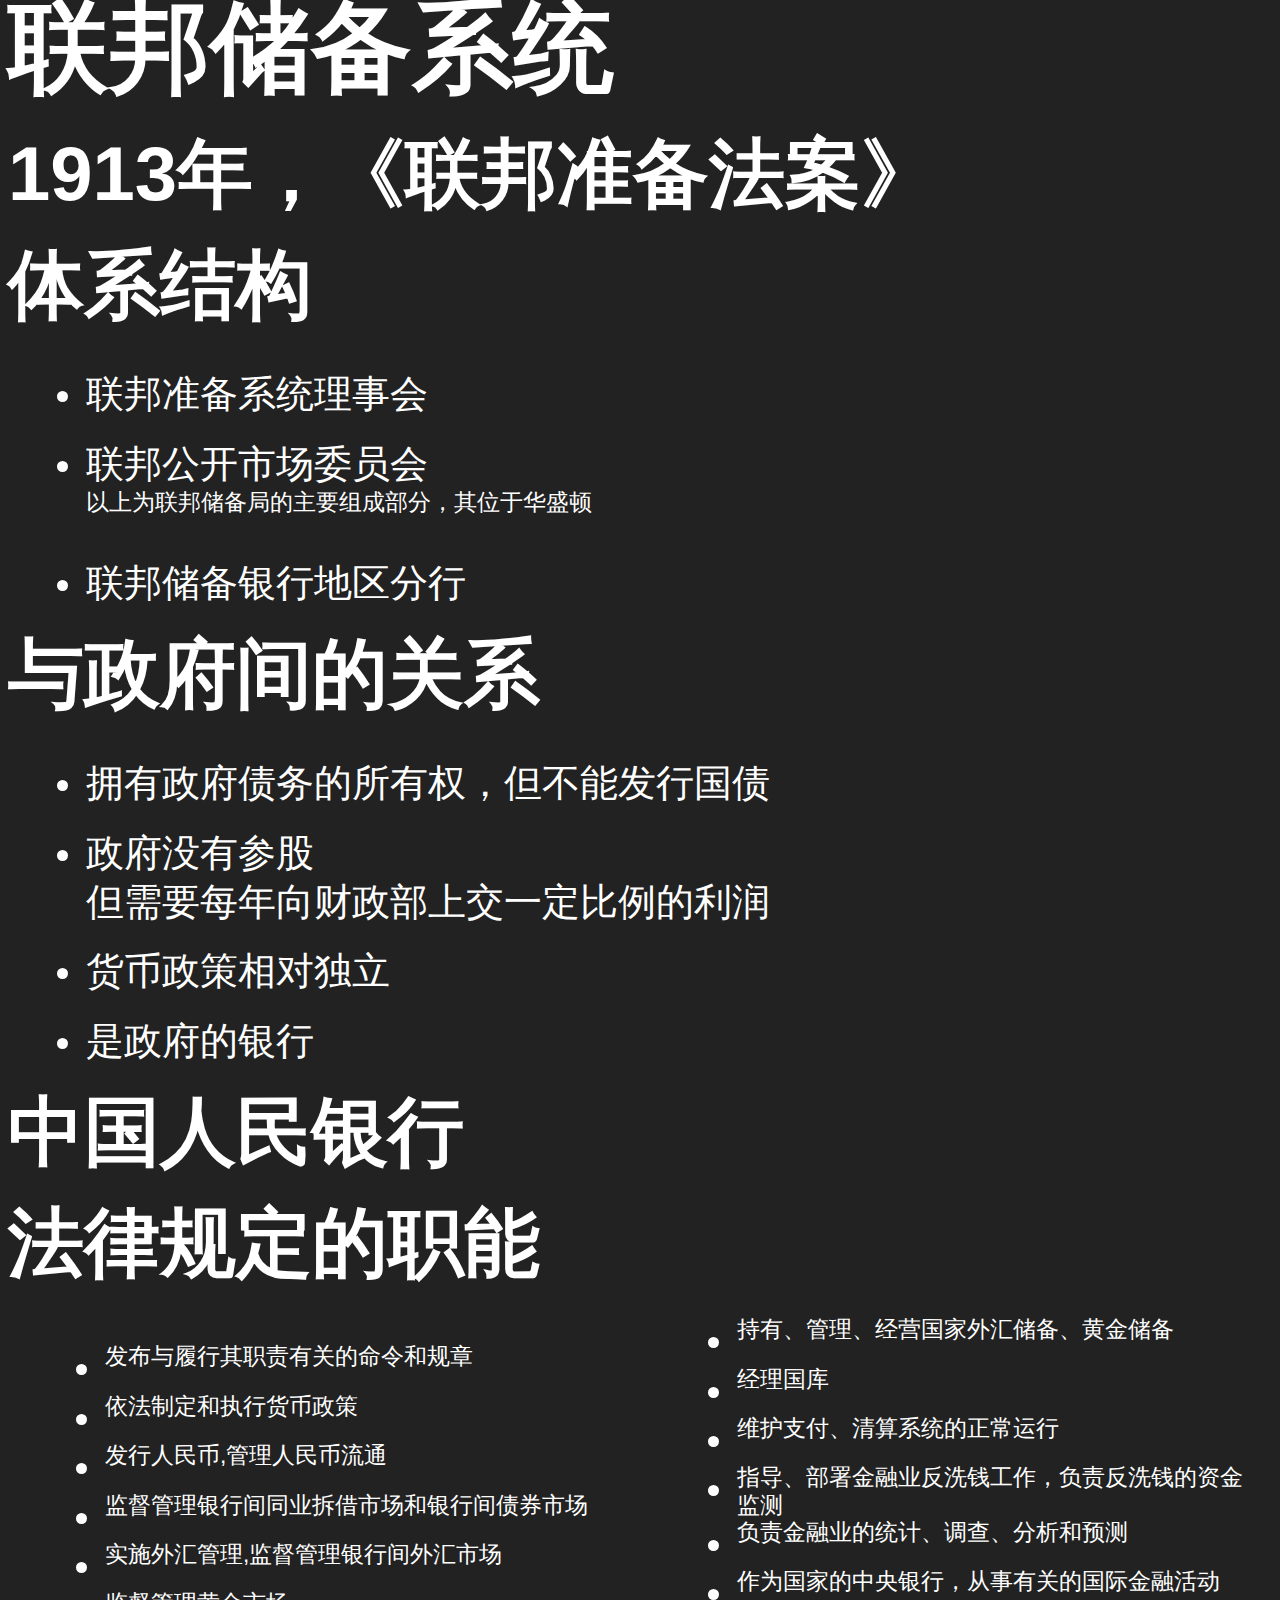
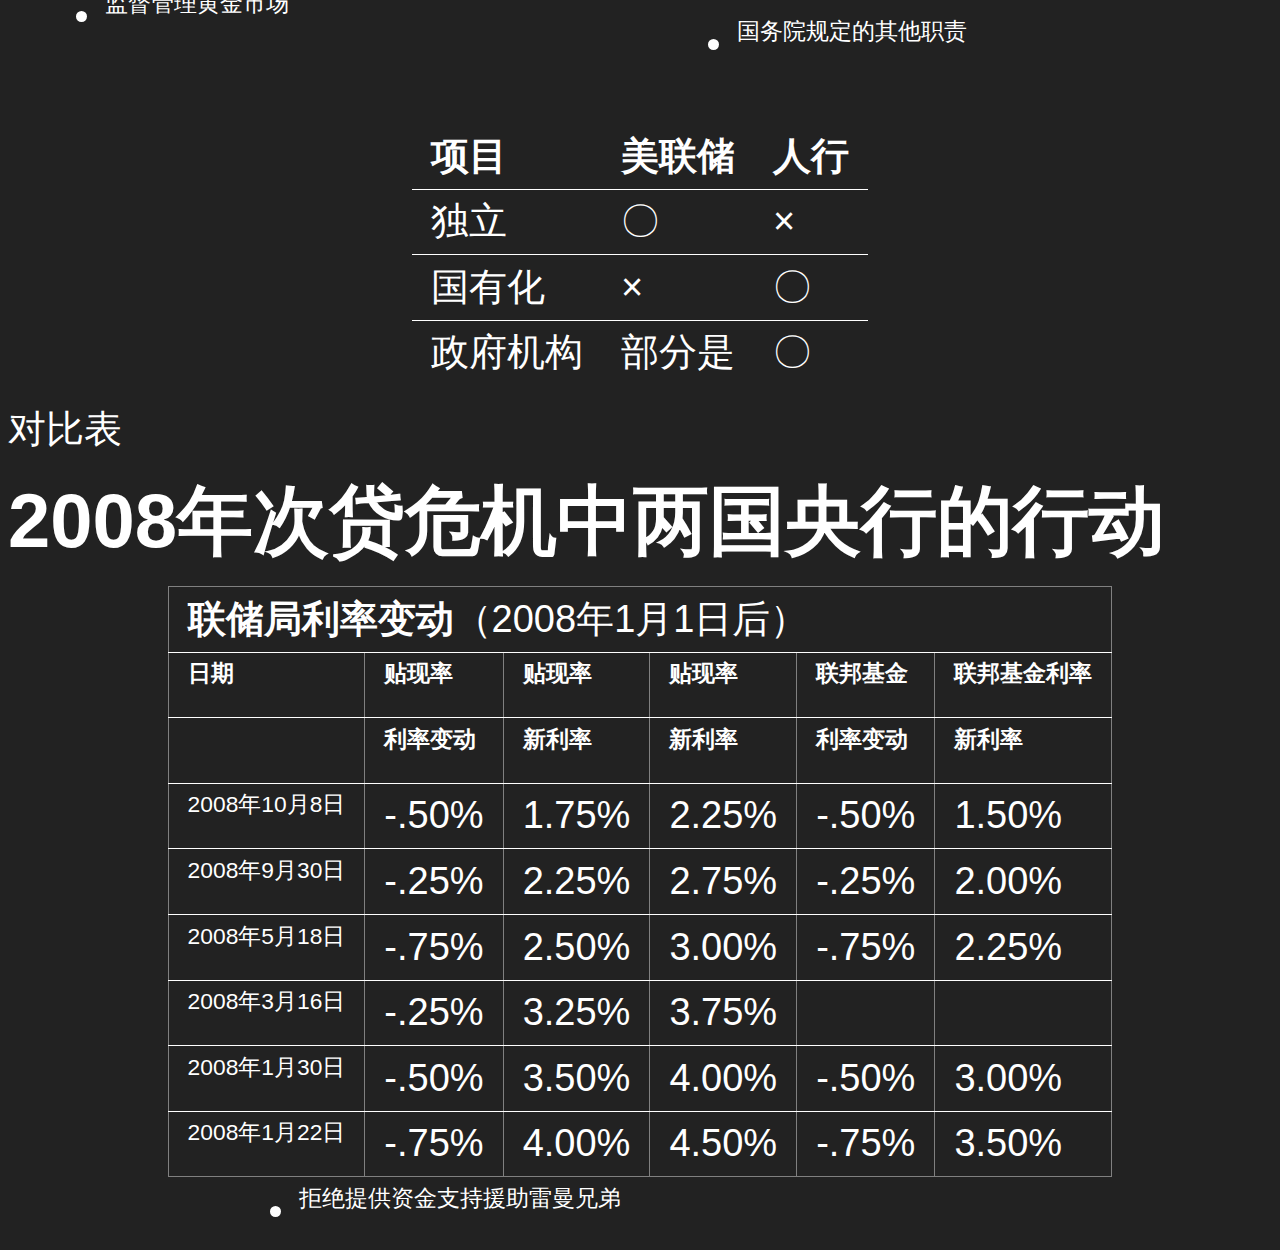
==== commit 4f64e78f: "new content" ====
--- a/index.html
+++ b/index.html
@@ -1,199 +1,202 @@
 <!doctype html>
 <html lang="en">
 
-	<head>
-		<meta charset="utf-8">
-
-		<title>课题报告</title>
-
-		<meta name="description" content="关于中央银行和美联储与中国人民银行的对比">
-		<meta name="author" content="XinoAssassin Ni">
-
-		<meta name="apple-mobile-web-app-capable" content="yes">
-		<meta name="apple-mobile-web-app-status-bar-style" content="black-translucent">
-
-		<meta name="viewport" content="width=device-width, initial-scale=1.0, maximum-scale=1.0, user-scalable=no">
-
-		<link rel="stylesheet" href="css/reveal.css">
-		<link rel="stylesheet" href="css/theme/black.css" id="theme">
-
-		<!-- Theme used for syntax highlighting of code -->
-		<link rel="stylesheet" href="lib/css/zenburn.css">
-		<script>
-			var link = document.createElement( 'link' );
+<head>
+	<meta charset="utf-8">
+
+	<title>课题报告</title>
+
+	<meta name="description" content="关于中央银行和美联储与中国人民银行的对比">
+	<meta name="author" content="XinoAssassin Ni">
+
+	<meta name="apple-mobile-web-app-capable" content="yes">
+	<meta name="apple-mobile-web-app-status-bar-style" content="black-translucent">
+
+	<meta name="viewport" content="width=device-width, initial-scale=1.0, maximum-scale=1.0, user-scalable=no">
+
+	<link rel="stylesheet" href="css/reveal.css">
+	<link rel="stylesheet" href="css/theme/black.css" id="theme">
+
+	<!-- Theme used for syntax highlighting of code -->
+	<link rel="stylesheet" href="lib/css/zenburn.css">
+	<script>
+		var link = document.createElement( 'link' );
 			link.rel = 'stylesheet';
 			link.type = 'text/css';
 			link.href = window.location.search.match( /print-pdf/gi ) ? 'css/print/pdf.css' : 'css/print/paper.css';
 			document.getElementsByTagName( 'head' )[0].appendChild( link );
-		</script>
-	</head>
-	
-	<body>
-		<div class="reveal">
-			<div class="slides">
-				<section id="themes">
-					<h2>Themes</h2>
+	</script>
+</head>
+
+<body>
+	<div class="reveal">
+		<div class="slides">
+			<section id="themes">
+				<h2>Themes</h2>
+				<p>
+					reveal.js comes with a few themes built in: <br>
+					<!-- Hacks to swap themes after the page has loaded. Not flexible and only intended for the reveal.js demo deck. -->
+					<a href="#" onclick="document.getElementById('theme').setAttribute('href','css/theme/black.css'); return false;">Black (default)</a>					-
+					<a href="#" onclick="document.getElementById('theme').setAttribute('href','css/theme/white.css'); return false;">White</a>					-
+					<a href="#" onclick="document.getElementById('theme').setAttribute('href','css/theme/league.css'); return false;">League</a>					-
+					<a href="#" onclick="document.getElementById('theme').setAttribute('href','css/theme/sky.css'); return false;">Sky</a>					-
+					<a href="#" onclick="document.getElementById('theme').setAttribute('href','css/theme/beige.css'); return false;">Beige</a>					-
+					<a href="#" onclick="document.getElementById('theme').setAttribute('href','css/theme/simple.css'); return false;">Simple</a>					<br>
+					<a href="#" onclick="document.getElementById('theme').setAttribute('href','css/theme/serif.css'); return false;">Serif</a>					-
+					<a href="#" onclick="document.getElementById('theme').setAttribute('href','css/theme/blood.css'); return false;">Blood</a>					-
+					<a href="#" onclick="document.getElementById('theme').setAttribute('href','css/theme/night.css'); return false;">Night</a>					-
+					<a href="#" onclick="document.getElementById('theme').setAttribute('href','css/theme/moon.css'); return false;">Moon</a>					-
+					<a href="#" onclick="document.getElementById('theme').setAttribute('href','css/theme/solarized.css'); return false;">Solarized</a>
+				</p>
+			</section>
+			<section>
+				<h1>
+						<a href="#/1">中央银行的发展史</a>
+					</h1>
+				<h1>
+						<a href="#/2">对比中国人行与美联储</a>
+					</h1>
+				<p>人名</p>
+				<a href="speech.html">演讲稿</a>
+			</section>
+
+			<section id="第一部分介绍" data-transition="zoom">
+				<section>
+					<h1>中央银行<br>发展史</h1>
+				</section>
+				<section>
+					<h1>银行→中央银行</h1>
+				</section>
+
+				<section>
+					<h2>中央银行诞生前一些著名银行</h2>
 					<p>
-						reveal.js comes with a few themes built in: <br>
-						<!-- Hacks to swap themes after the page has loaded. Not flexible and only intended for the reveal.js demo deck. -->
-						<a href="#" onclick="document.getElementById('theme').setAttribute('href','css/theme/black.css'); return false;">Black (default)</a> -
-						<a href="#" onclick="document.getElementById('theme').setAttribute('href','css/theme/white.css'); return false;">White</a> -
-						<a href="#" onclick="document.getElementById('theme').setAttribute('href','css/theme/league.css'); return false;">League</a> -
-						<a href="#" onclick="document.getElementById('theme').setAttribute('href','css/theme/sky.css'); return false;">Sky</a> -
-						<a href="#" onclick="document.getElementById('theme').setAttribute('href','css/theme/beige.css'); return false;">Beige</a> -
-						<a href="#" onclick="document.getElementById('theme').setAttribute('href','css/theme/simple.css'); return false;">Simple</a> <br>
-						<a href="#" onclick="document.getElementById('theme').setAttribute('href','css/theme/serif.css'); return false;">Serif</a> -
-						<a href="#" onclick="document.getElementById('theme').setAttribute('href','css/theme/blood.css'); return false;">Blood</a> -
-						<a href="#" onclick="document.getElementById('theme').setAttribute('href','css/theme/night.css'); return false;">Night</a> -
-						<a href="#" onclick="document.getElementById('theme').setAttribute('href','css/theme/moon.css'); return false;">Moon</a> -
-						<a href="#" onclick="document.getElementById('theme').setAttribute('href','css/theme/solarized.css'); return false;">Solarized</a>
-					</p>
-				</section>
-				<section>
-					<h1>
-						<a href="#/1">中央银行的发展史</a>
-					</h1>	
-					<h1>
-						<a href="#/2">对比美联储与中国人行</a>
-					</h1>
-					<p>人名</p>
-					<a href="speech.html">演讲稿</a>
-				</section>
-				
-				<section id="第一部分介绍" data-transition="zoom">
-					<section>
-						<h1>中央银行<br>发展史</h1>
-					</section>
-					<section>
-						<h1>银行→中央银行</h1>
-					</section>
-					
-					<section>
-						<h2>中央银行诞生前一些著名银行</h2>
-						<p>
 						<ul>
-							<li><p class="fragment">佛罗伦萨：美第奇银行
-								<br><small>普遍认为的第一家银行</small></p>
+							<li>
+								<p class="fragment">佛罗伦萨：美第奇银行
+									<br><small>普遍认为的第一家银行</small></p>
 							</li>
-							<li><p class="fragment">荷兰：阿姆斯特丹银行
-								<br><small>被认为是现代中央银行的前身</small></p>
+							<li>
+								<p class="fragment">荷兰：阿姆斯特丹银行
+									<br><small>被认为是现代中央银行的前身</small></p>
 							</li>
-							<li><p class="fragment">瑞典：瑞典中央银行
-								<br><small>第一家由政府控制的银行</small></p>
+							<li>
+								<p class="fragment">瑞典：瑞典中央银行
+									<br><small>第一家由政府控制的银行</small></p>
 							</li>
 						</ul>
-						</p>
-					</section>
-					
-					<section>
-						<h2>当时的中国</h2>
-					</section>
-					<section>
-						<h1>中央银行</h1>
-					</section>
-					<section id="英格兰银行">
-						<h2>英格兰银行</h2>
-						<ul>
-							<li>
-								<p class="fragment">与法国的九年战争</p>
-							</li>
-							<li>
-								<p class="fragment">政府信用低</p>
-							</li>
-							<li>
-								<p class="fragment">军事告急</p>
-							</li>
-						</ul>
-					</section>
-					
-					<section>
-						<h2>交易</h2>
-						<ul>
-							<li>
-								<p class="fragment">获得银行券的发行权</p>
-							</li>
-							<li>
-								<p class="fragment">获得政府债务的所有权</p>
-							</li>
-						</ul>
-					</section>
-					
-					<section>
-						<h1>12 天</h1>
-						<h1>120 万英镑</h1>
-					</section>
-					
-					<section>
-						<h2>逐渐增多的职能</h2>
-						<ul>
-							<li>
-								<p class="fragment">唯一能够发行银行券的银行
+					</p>
+				</section>
+
+				<section>
+					<h2>当时的中国</h2>
+				</section>
+				<section>
+					<h1>中央银行</h1>
+				</section>
+				<section id="英格兰银行">
+					<h2>英格兰银行</h2>
+					<ul>
+						<li>
+							<p class="fragment">与法国的九年战争</p>
+						</li>
+						<li>
+							<p class="fragment">政府信用低</p>
+						</li>
+						<li>
+							<p class="fragment">军事告急</p>
+						</li>
+					</ul>
+				</section>
+
+				<section>
+					<h2>交易</h2>
+					<ul>
+						<li>
+							<p class="fragment">获得银行券的发行权</p>
+						</li>
+						<li>
+							<p class="fragment">获得政府债务的所有权</p>
+						</li>
+					</ul>
+				</section>
+
+				<section>
+					<h1>12 天</h1>
+					<h1>120 万英镑</h1>
+				</section>
+
+				<section>
+					<h2>逐渐增多的职能</h2>
+					<ul>
+						<li>
+							<p class="fragment">唯一能够发行银行券的银行
 								<br><small>银行中的银行</small></p>
-							</li>
-							<li>
-								<p class="fragment">银行业票据交换中心</p>
-							</li>
-							<li>
-								<p class="fragment">最后贷款人
+						</li>
+						<li>
+							<p class="fragment">银行业票据交换中心</p>
+						</li>
+						<li>
+							<p class="fragment">最后贷款人
 								<br><small>挽救其他银行</small></p>
-							</li>
-						</ul>
-					</section>
-					
-					<section>
-						<h2>全国金融管理机构</h2>
-					</section>
-					
-					<section id="中央银行纷纷成立">
-						<h2>如雨后春笋般纷纷成立的各国央行</h2>
-						<ul>
-							<li>
-								<p class="fragment">1800 年法兰西银行成立</p>
-							</li>
-							<li>
-								<p class="fragment">1876 年德意志帝国银行
+						</li>
+					</ul>
+				</section>
+
+				<section>
+					<h2>全国金融管理机构</h2>
+				</section>
+
+				<section id="中央银行纷纷成立">
+					<h2>如雨后春笋般纷纷成立的各国央行</h2>
+					<ul>
+						<li>
+							<p class="fragment">1800 年法兰西银行成立</p>
+						</li>
+						<li>
+							<p class="fragment">1876 年德意志帝国银行
 								<br><small>取代普鲁士中央银行</small></p>
-							</li>
-							<li>
-								<p class="fragment">1913 年末联邦储备系统成立</p>
-							</li>
-						</ul>
-					</section>
-					<section>
-						<h2>现在的职能</h2>
-						<ul>
-							<li>
-								<p class="fragment">参与制定、执行货币政策</p>
-							</li>
-							<li>
-								<p class="fragment">调节流动性</p>
-								<ul>
-									<li class="fragment">公开市场操作</li>
-									<li class="fragment">调节利率</li>
-									<li class="fragment">存款准备金比例</li>
-								</ul>
-							</li>
-							<li>
-								<p class="fragment">监管金融活动</p>
-							</li>
-							<li>
-								<p class="fragment">货币供应</p>
-							</li>
-							<li>
-								<p class="fragment">参与世界金融活动</p>
-							</li>
-						</ul>
-					</section>
-				</section>
-				
-				<section id="第二部分" data-transition="zoom">
-					
-					<section id="头介绍">
-						<h2>美联储与人行对比</h2>
-					</section>
-					
-					<section>
-						<table>
+						</li>
+						<li>
+							<p class="fragment">1913 年末联邦储备系统成立</p>
+						</li>
+					</ul>
+				</section>
+				<section>
+					<h2>现在的职能</h2>
+					<ul>
+						<li>
+							<p class="fragment">参与制定、执行货币政策</p>
+						</li>
+						<li>
+							<p class="fragment">调节流动性</p>
+							<ul>
+								<li class="fragment">公开市场操作</li>
+								<li class="fragment">调节利率</li>
+								<li class="fragment">存款准备金比例</li>
+							</ul>
+						</li>
+						<li>
+							<p class="fragment">监管金融活动</p>
+						</li>
+						<li>
+							<p class="fragment">货币供应</p>
+						</li>
+						<li>
+							<p class="fragment">参与世界金融活动</p>
+						</li>
+					</ul>
+				</section>
+			</section>
+
+			<section id="第二部分" data-transition="zoom">
+
+				<section id="头介绍">
+					<h2>美联储与人行对比</h2>
+				</section>
+
+				<section>
+					<table>
 						<thead>
 							<tr>
 								<th>项目</th>
@@ -220,51 +223,108 @@
 						</tbody>
 					</table>
 					<p>对比表</p>
-					</section>
-					
-					<section id="美联储介绍">
-						<h1>联邦储备系统</h1>
-						<h2>1913年，《联邦准备法案》</h2>
-					</section>
-					
-					<section>
-						<h2>体系结构</h2>
-						<ul>
-							<li>
-								<p class="fragment">联邦准备系统理事会</p>
-							</li>
-							<li>	
-								<p class="fragment">联邦公开市场委员会
+				</section>
+
+				<section id="美联储介绍">
+					<h1>联邦储备系统</h1>
+					<h2>1913年，《联邦准备法案》</h2>
+				</section>
+
+				<section>
+					<h2>体系结构</h2>
+					<ul>
+						<li>
+							<p class="fragment">联邦准备系统理事会</p>
+						</li>
+						<li>
+							<p class="fragment">联邦公开市场委员会
 								<br><small class="fragment">以上为联邦储备局的主要组成部分，其位于华盛顿</small></p>
-							</li>
-							<li>
-								<p class="fragment">联邦储备银行地区分行</p>
-							</li>
-						</ul>
-					</section>
-					<section>
-						<h2>与政府间的关系</h2>
-						<ul>
-							<li>
-								<p class="fragment">拥有政府债务的所有权，但不能发行国债</p>
-							</li>
-							<li>
-								<p class="fragment">政府没有参股<br>但需要每年向财政部上交一定比例的利润</p>
-							</li>
-							<li>
-								<p class="fragment">货币政策相对独立</p>
-							</li>
-							<li>
-								<p class="fragment">是政府的银行</p>
-							</li>
-						</ul>
-					</section>
-					<section id="人行介绍">
-						<h2>中国人民银行</h2>
-					</section>
-					
-					<section id="尾对比">
-						<table>
+						</li>
+						<li>
+							<p class="fragment">联邦储备银行地区分行</p>
+						</li>
+					</ul>
+				</section>
+				<section>
+					<h2>与政府间的关系</h2>
+					<ul>
+						<li>
+							<p class="fragment">拥有政府债务的所有权，但不能发行国债</p>
+						</li>
+						<li>
+							<p class="fragment">政府没有参股<br>但需要每年向财政部上交一定比例的利润</p>
+						</li>
+						<li>
+							<p class="fragment">货币政策相对独立</p>
+						</li>
+						<li>
+							<p class="fragment">是政府的银行</p>
+						</li>
+					</ul>
+				</section>
+				<section id="人行介绍">
+					<h2>中国人民银行</h2>
+				</section>
+				<section id="职能">
+					<h2>法律规定的职能</h2>
+					<table>
+						<tr>
+							<td width="50%">
+								<ul class="fragment">
+									<li>
+										<small>发布与履行其职责有关的命令和规章</small>
+									</li>
+									<li>
+										<small>依法制定和执行货币政策</small>
+									</li>
+									<li>
+										<small>发行人民币,管理人民币流通</small>
+									</li>
+									<li>
+										<small>监督管理银行间同业拆借市场和银行间债券市场</small>
+									</li>
+									<li>
+										<small>实施外汇管理,监督管理银行间外汇市场</small>
+									</li>
+									<li>
+										<small>监督管理黄金市场</small>
+									</li>
+								</ul>
+							</td>
+							<td width="50%">
+								<ul class="fragment">
+									<li>
+										<small>持有、管理、经营国家外汇储备、黄金储备</small>
+									</li>
+									<li>
+										<small>经理国库</small>
+									</li>
+									<li>
+										<small>维护支付、清算系统的正常运行</small>
+									</li>
+									<li>
+										<small>指导、部署金融业反洗钱工作，负责反洗钱的资金监测</small>
+									</li>
+									<li>
+										<small>负责金融业的统计、调查、分析和预测</small>
+									</li>
+									<li>
+										<small>作为国家的中央银行，从事有关的国际金融活动</small>
+									</li>
+									<li>
+										<small>国务院规定的其他职责</small>
+									</li>
+								</ul>
+							</td>
+						</tr>
+					</table>
+
+					<ul class="fragment">
+
+					</ul>
+				</section>
+				<section id="尾对比">
+					<table>
 						<thead>
 							<tr>
 								<th>项目</th>
@@ -291,19 +351,103 @@
 						</tbody>
 					</table>
 					<p>对比表</p>
-					</section>
-				</section>
-				<section>
-						<h2>2008年次贷危机中两国央行的行动</h2>
-				</section>
-			</div>
+				</section>
+			</section>
+			<section>
+				<section>
+					<h2>2008年次贷危机中两国央行的行动</h2>
+				</section>
+				<section>
+					<table border="1" align="center">
+						<tr>
+							<td colspan="6"><b>联储局利率变动</b>（2008年1月1日后）</td>
+						</tr>
+						<tr>
+							<th><small>日期</small></th>
+							<th><small>贴现率</small></th>
+							<th><small>贴现率</small></th>
+							<th><small>贴现率</small></th>
+							<th><small>联邦基金</small></th>
+							<th><small>联邦基金利率</small></th>
+						</tr>
+						<tr>
+							<th></th>
+							<th><small>利率变动</small></th>
+							<th><small>新利率</small></th>
+							<th><small>新利率</small></th>
+							<th><small>利率变动</small></th>
+							<th><small>新利率</small></div></th>
+						</tr>
+						<tr>
+							<td><small>2008年10月8日</small></td>
+							<td>-.50%</td>
+							<td>1.75%</td>
+							<td>2.25%</td>
+							<td>-.50%</td>
+							<td>1.50%</td>
+						</tr>
+						<tr>
+							<td><small>2008年9月30日</small></td>
+							<td>-.25%</td>
+							<td>2.25%</td>
+							<td>2.75%</td>
+							<td>-.25%</td>
+							<td>2.00%</td>
+						</tr>
+						<tr>
+							<td><small>2008年5月18日</small></td>
+							<td>-.75%</td>
+							<td>2.50%</td>
+							<td>3.00%</td>
+							<td>-.75%</td>
+							<td>2.25%</td>
+						</tr>
+						<tr>
+							<td><small>2008年3月16日</small></td>
+							<td>-.25%</td>
+							<td>3.25%</td>
+							<td>3.75%</td>
+							<td></td>
+							<td></td>
+						</tr>
+						<tr>
+							<td><small>2008年1月30日</small></td>
+							<td>-.50%</td>
+							<td>3.50%</td>
+							<td>4.00%</td>
+							<td>-.50%</td>
+							<td>3.00%</td>
+						</tr>
+						<tr>
+							<td><small>2008年1月22日</small></td>
+							<td>-.75%</td>
+							<td>4.00%</td>
+							<td>4.50%</td>
+							<td>-.75%</td>
+							<td>3.50%</td>
+						</tr>
+					</table>
+				</section>
+				<section>
+					<table>
+						<tr>
+							<td width="50%">
+								<ul>
+									<li><small>拒绝提供资金支持援助雷曼兄弟</small></li>
+								</ul>
+							</td>
+						</tr>
+					</table>
+				</section>
+			</section>
 		</div>
-
-		<script src="lib/js/head.min.js"></script>
-		<script src="js/reveal.js"></script>
-
-		<script>
-			// More info https://github.com/hakimel/reveal.js#configuration
+	</div>
+
+	<script src="lib/js/head.min.js"></script>
+	<script src="js/reveal.js"></script>
+
+	<script>
+		// More info https://github.com/hakimel/reveal.js#configuration
 			Reveal.initialize({
 				history: true,
 				mouseWheel: true,
@@ -316,6 +460,7 @@
 					{ src: 'plugin/highlight/highlight.js', async: true, callback: function() { hljs.initHighlightingOnLoad(); } }
 				]
 			});
-		</script>
-	</body>
-</html>
+	</script>
+</body>
+
+</html>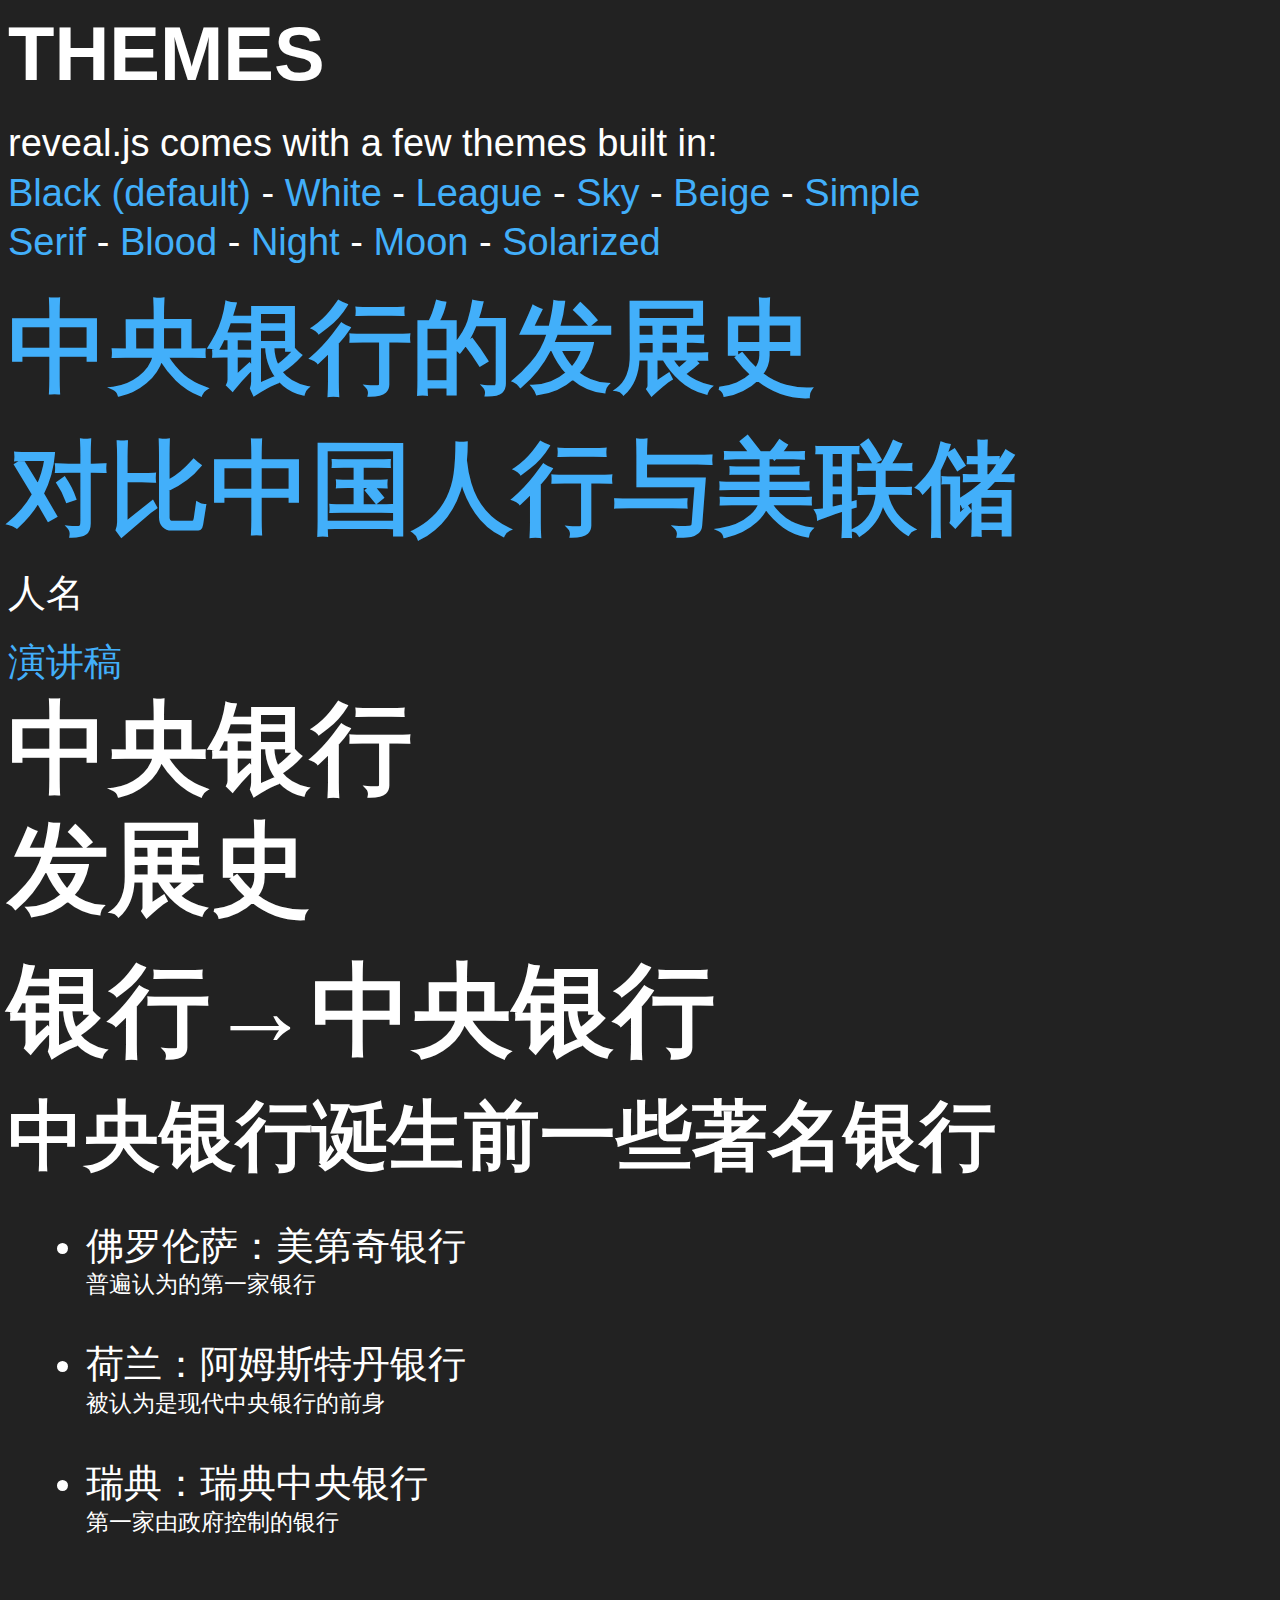
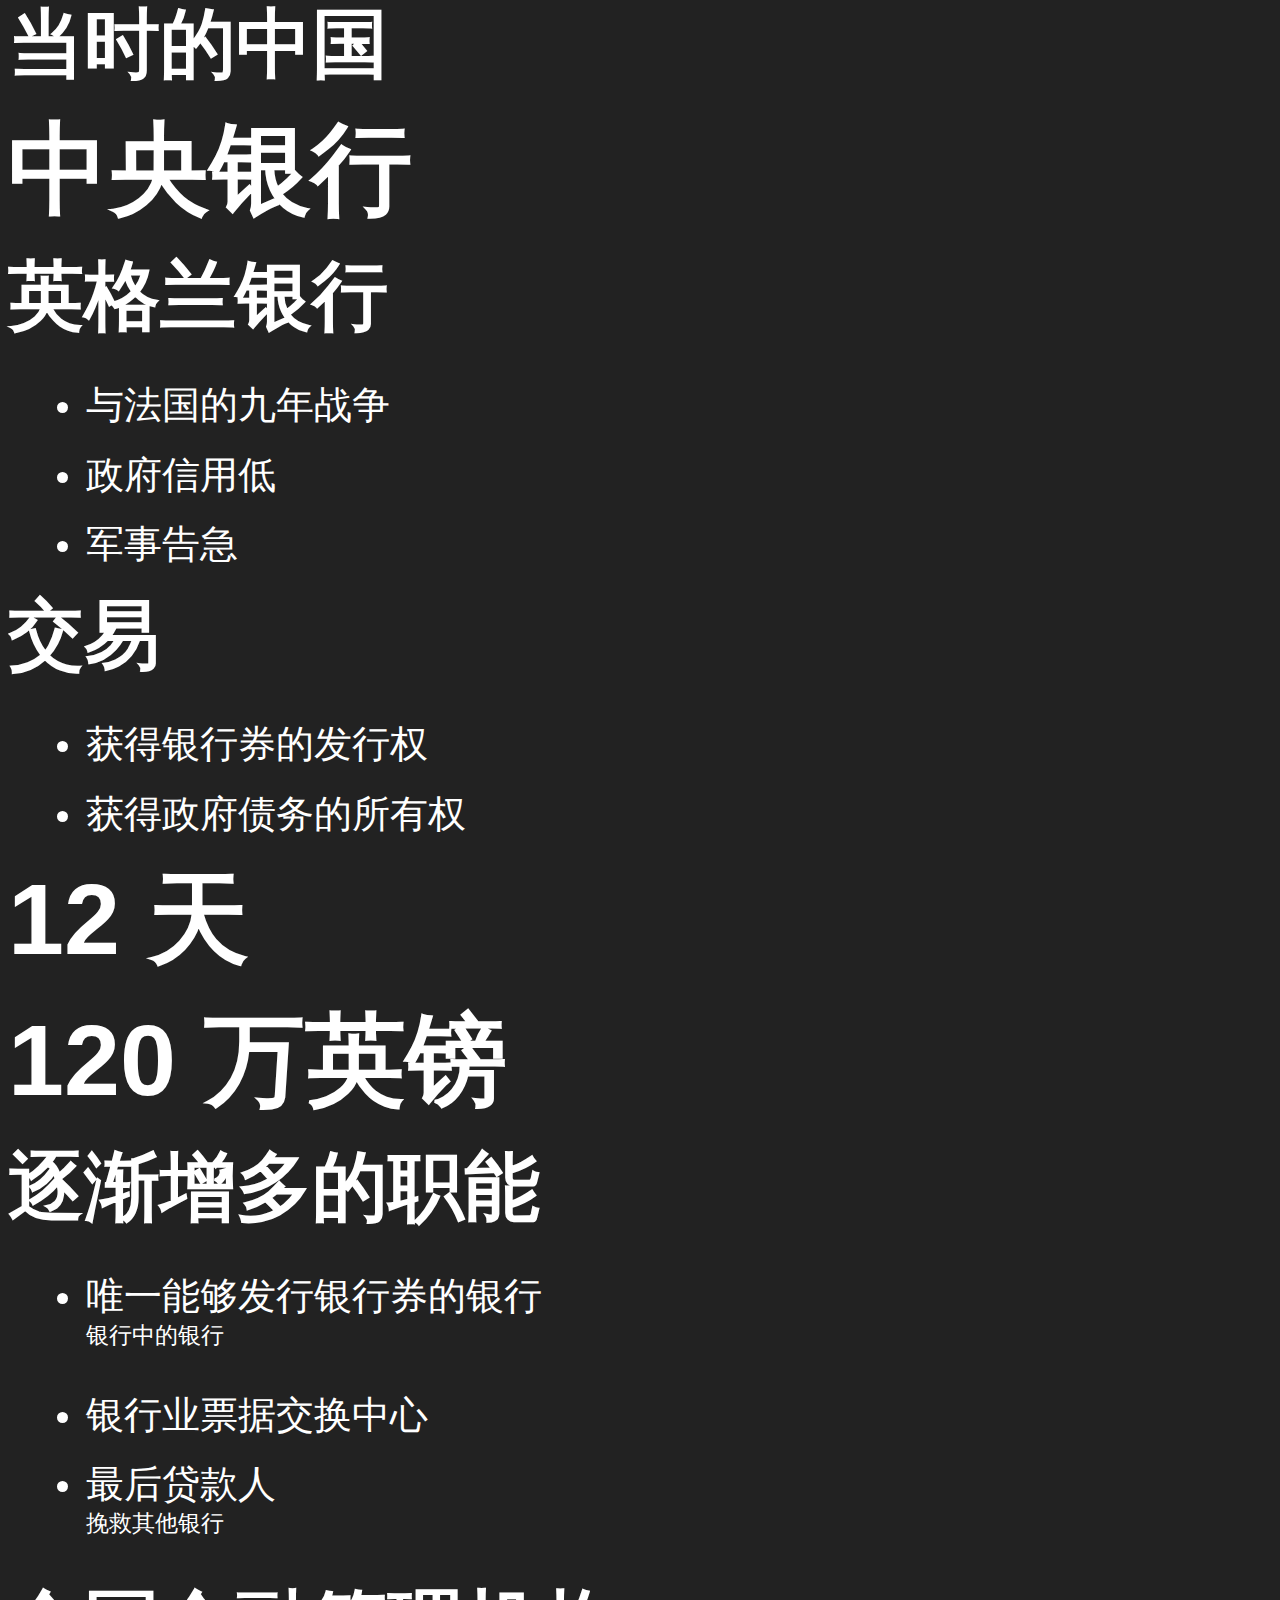
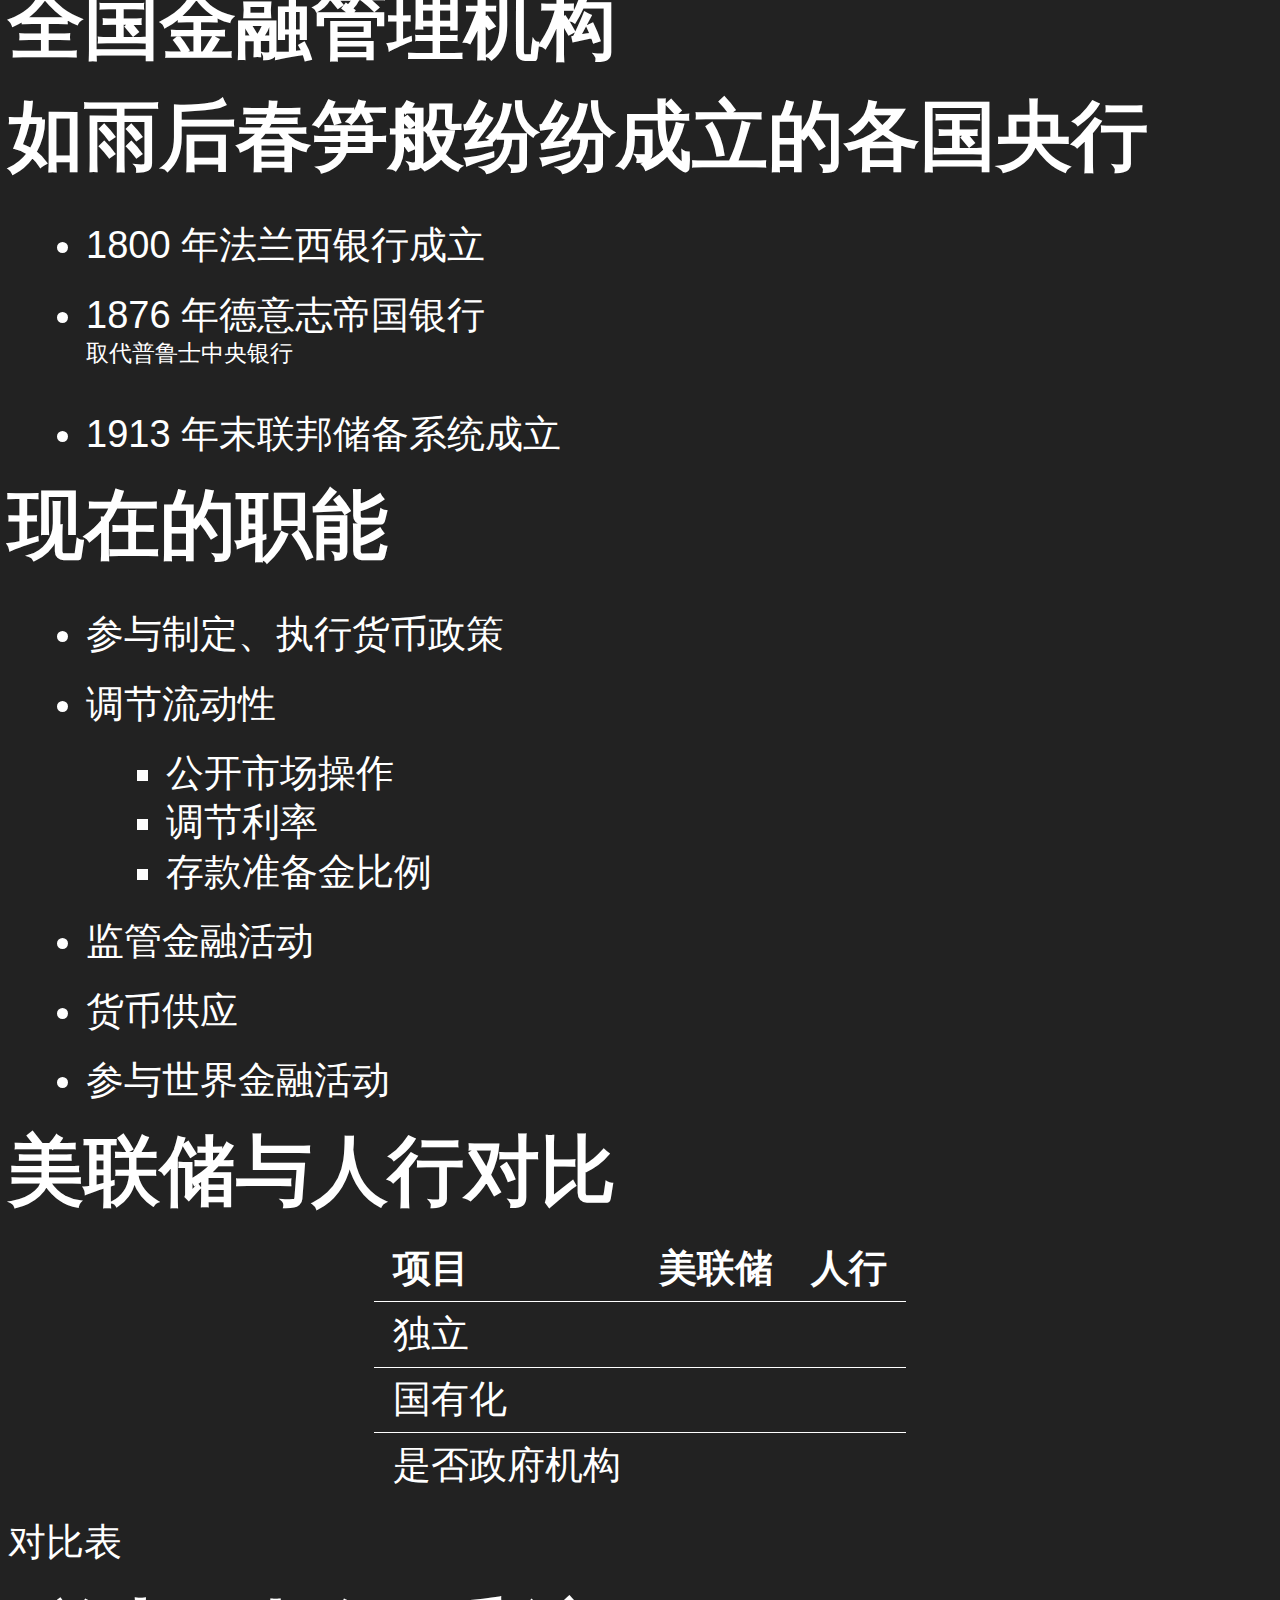
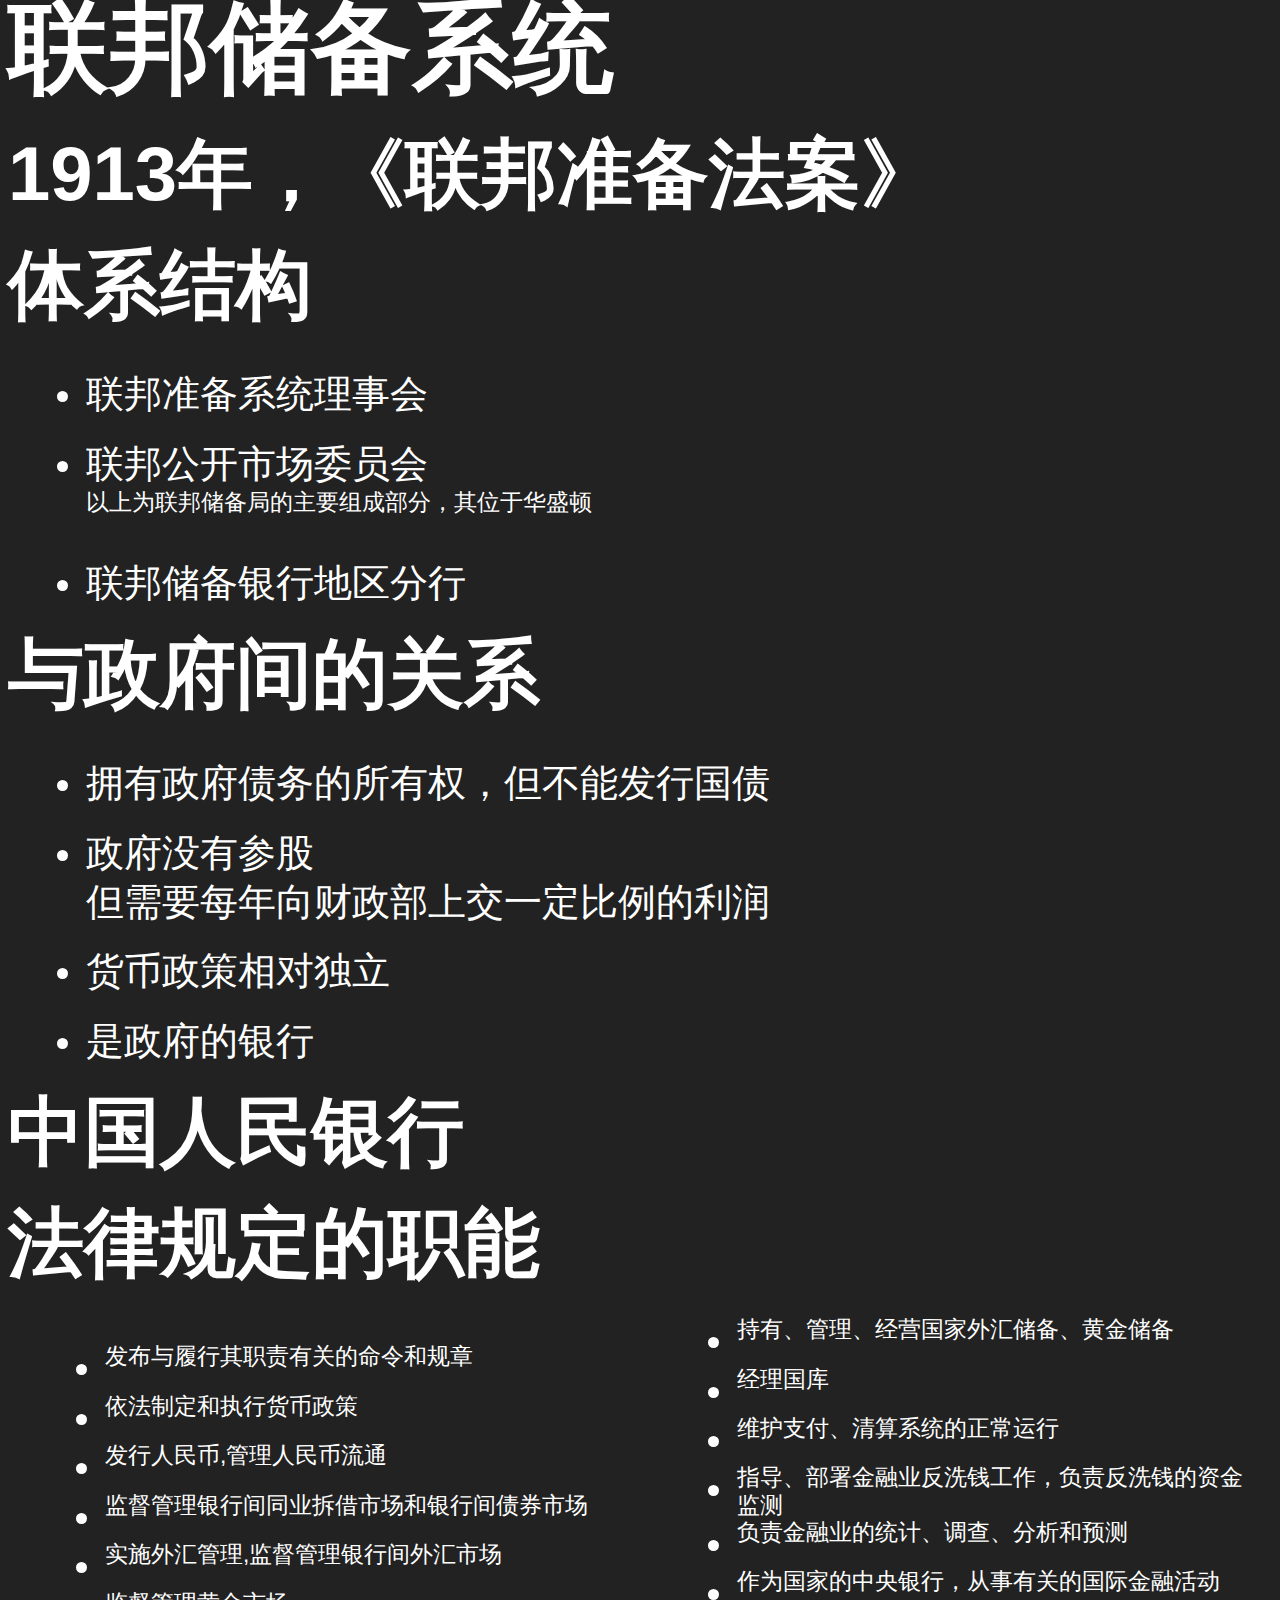
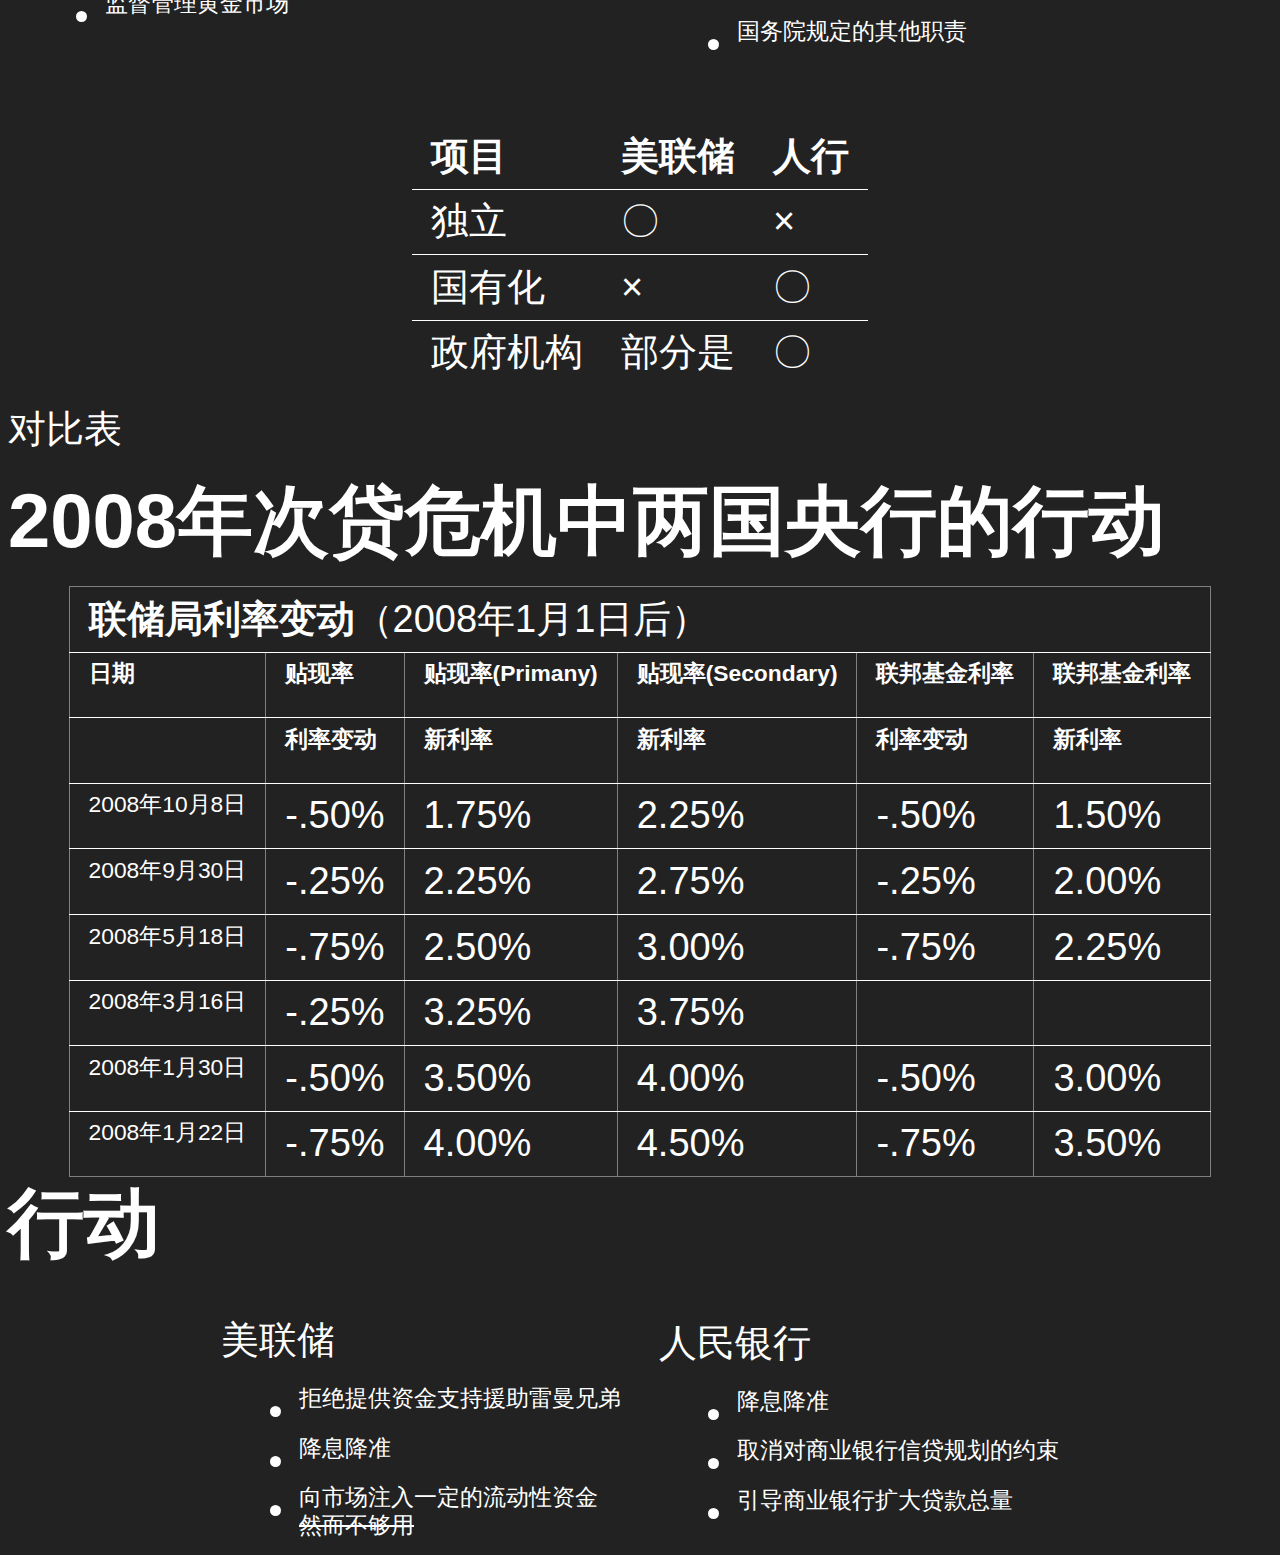
==== commit 88776f74: "update content" ====
--- a/index.html
+++ b/index.html
@@ -365,9 +365,9 @@
 						<tr>
 							<th><small>日期</small></th>
 							<th><small>贴现率</small></th>
-							<th><small>贴现率</small></th>
-							<th><small>贴现率</small></th>
-							<th><small>联邦基金</small></th>
+							<th><small>贴现率(Primany)</small></th>
+							<th><small>贴现率(Secondary)</small></th>
+							<th><small>联邦基金利率</small></th>
 							<th><small>联邦基金利率</small></th>
 						</tr>
 						<tr>
@@ -429,11 +429,23 @@
 					</table>
 				</section>
 				<section>
+					<h2>行动</h2>
 					<table>
 						<tr>
 							<td width="50%">
+								<p>美联储</p>
 								<ul>
 									<li><small>拒绝提供资金支持援助雷曼兄弟</small></li>
+									<li><small>降息降准</small></li>
+									<li><small>向市场注入一定的流动性资金<br><del>然而不够用</del></small></li>
+								</ul>
+							</td>
+							<td width="50%">
+								<p >人民银行</p>
+								<ul>
+									<li><small>降息降准</small></li>
+									<li><small>取消对商业银行信贷规划的约束</small></li>
+									<li><small>引导商业银行扩大贷款总量</small></li>
 								</ul>
 							</td>
 						</tr>
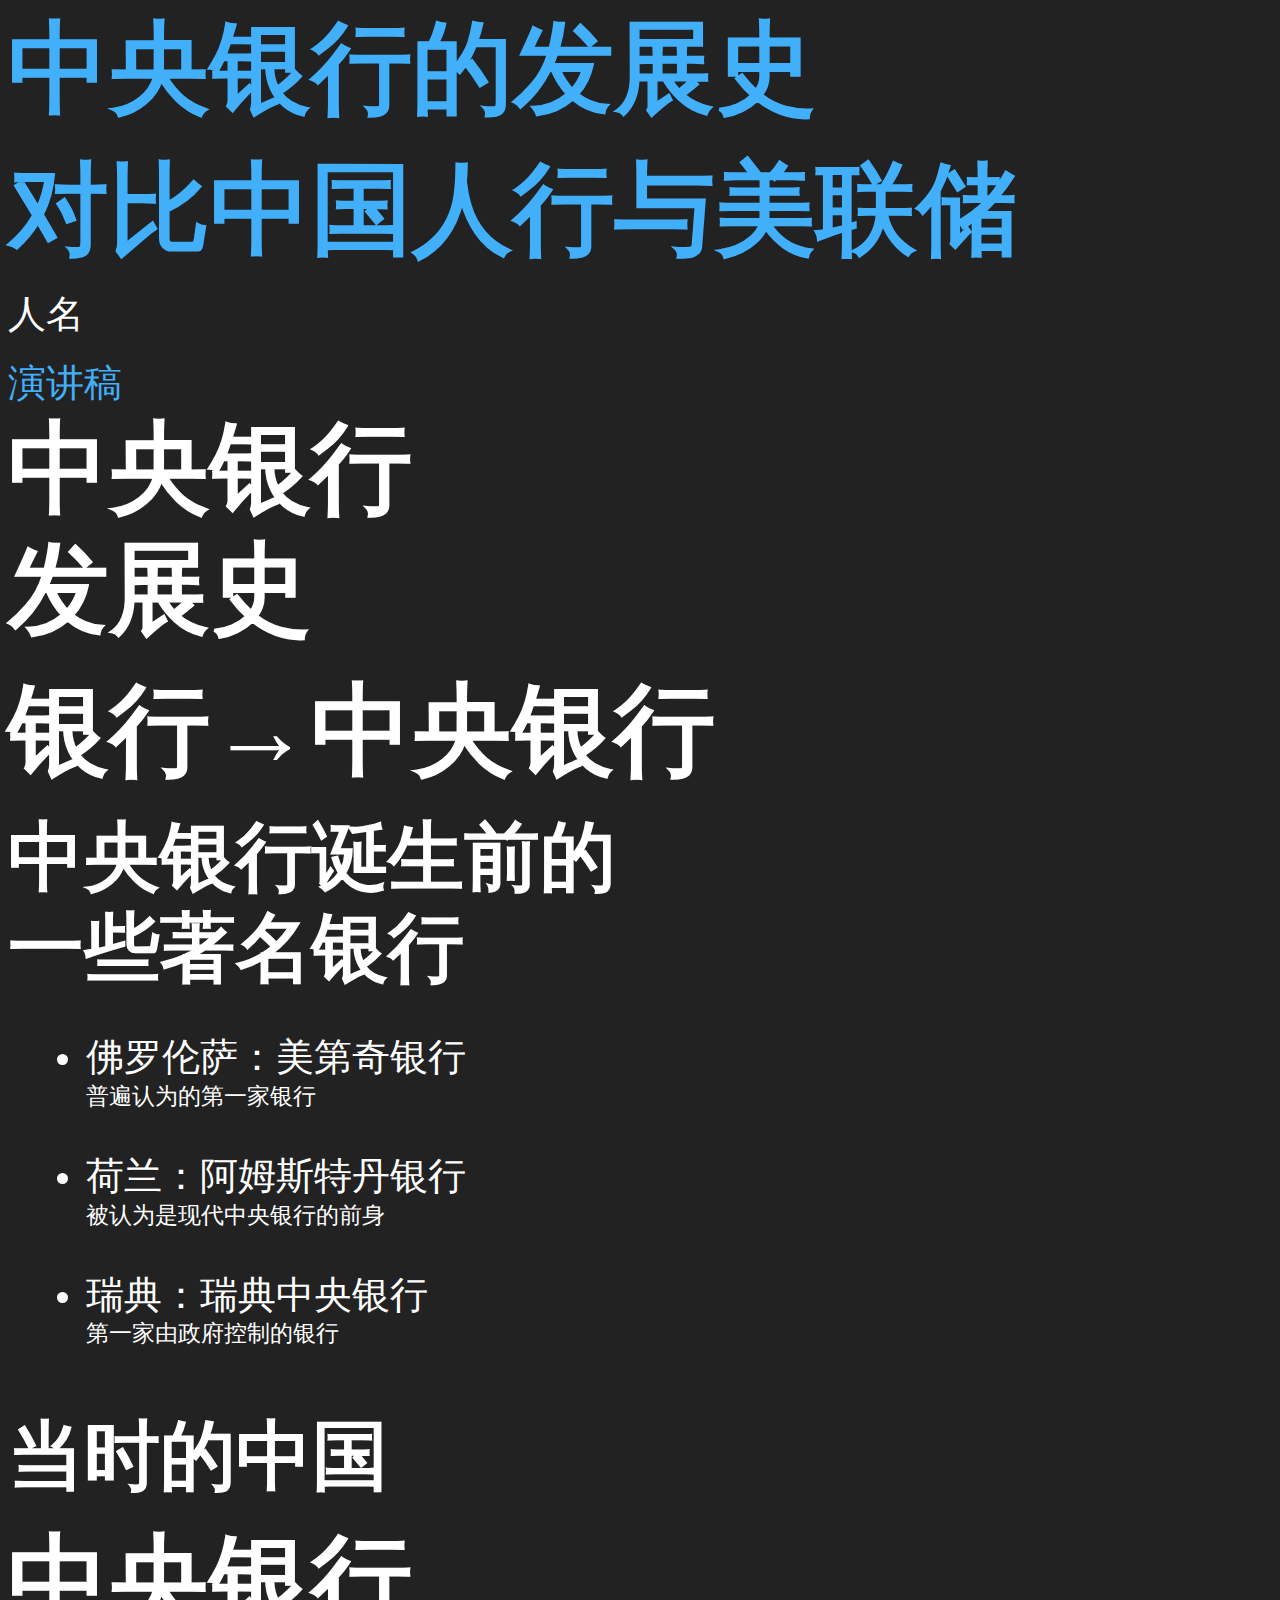
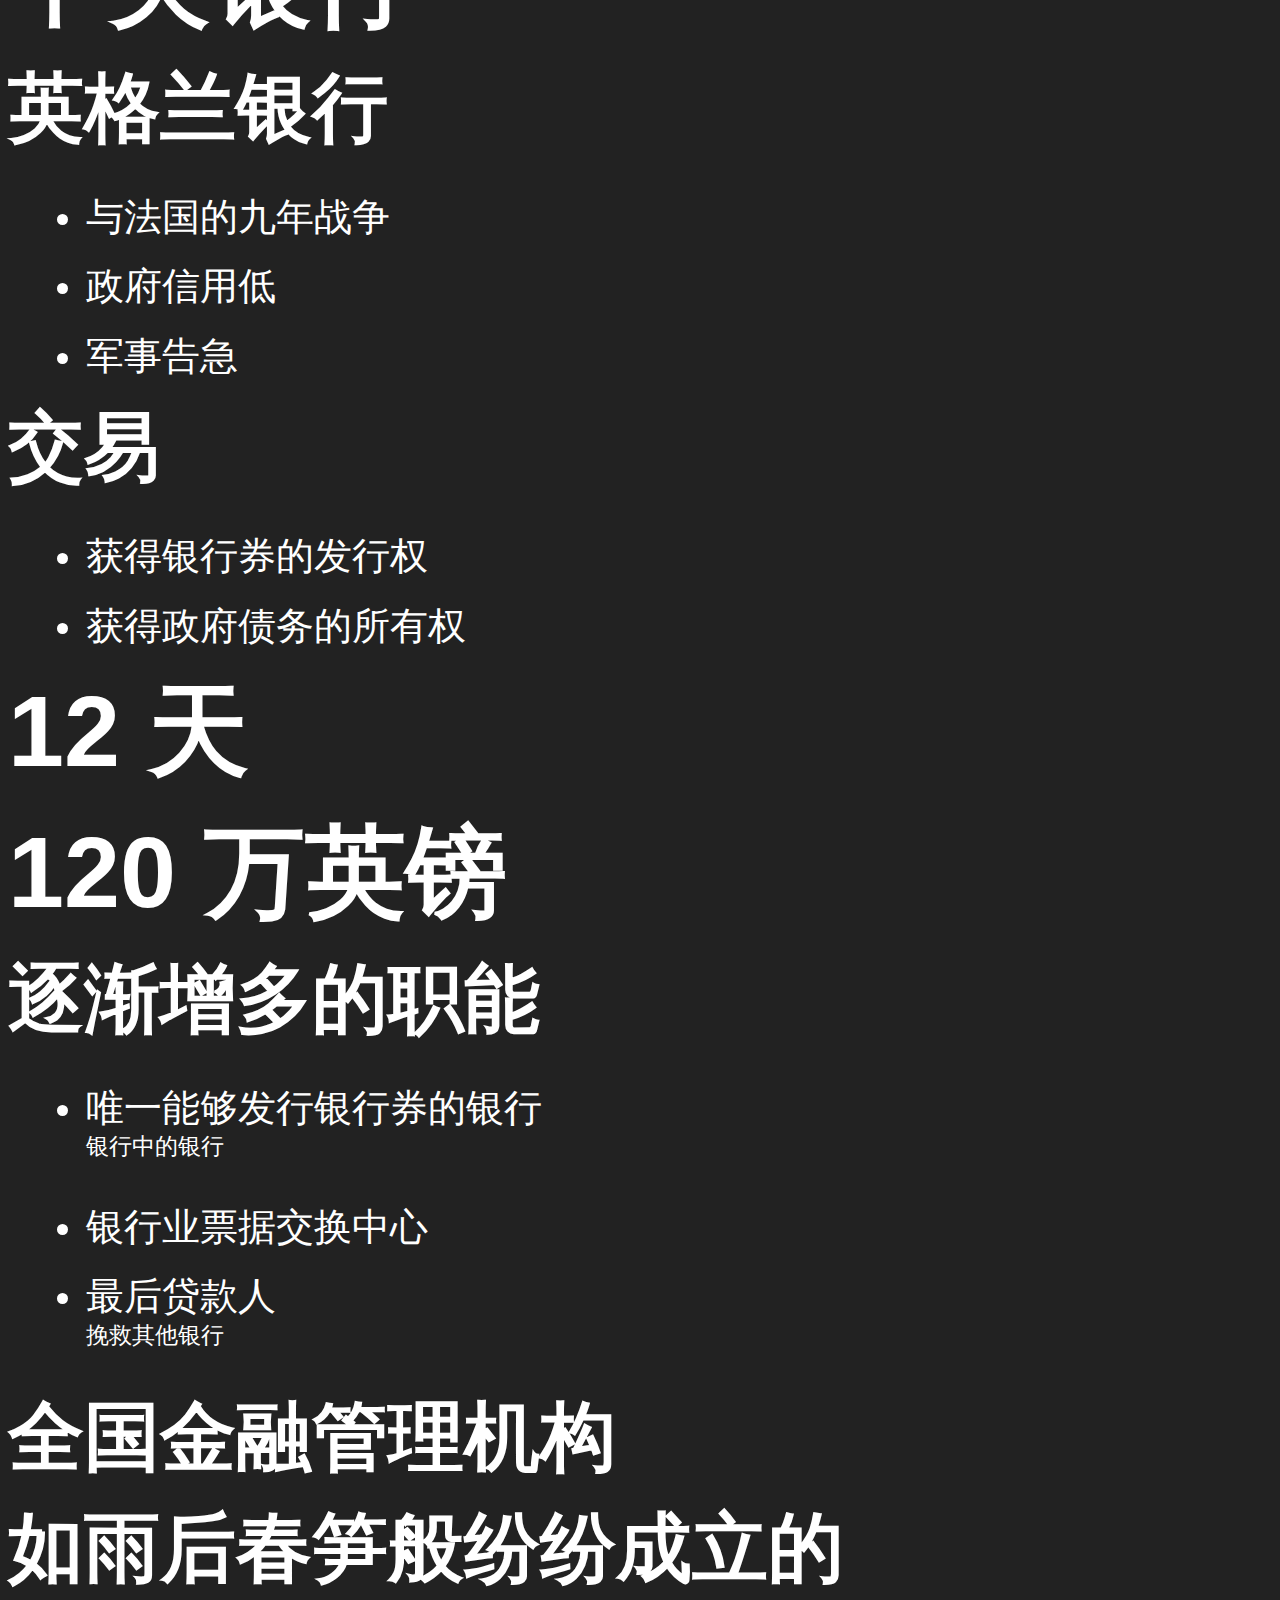
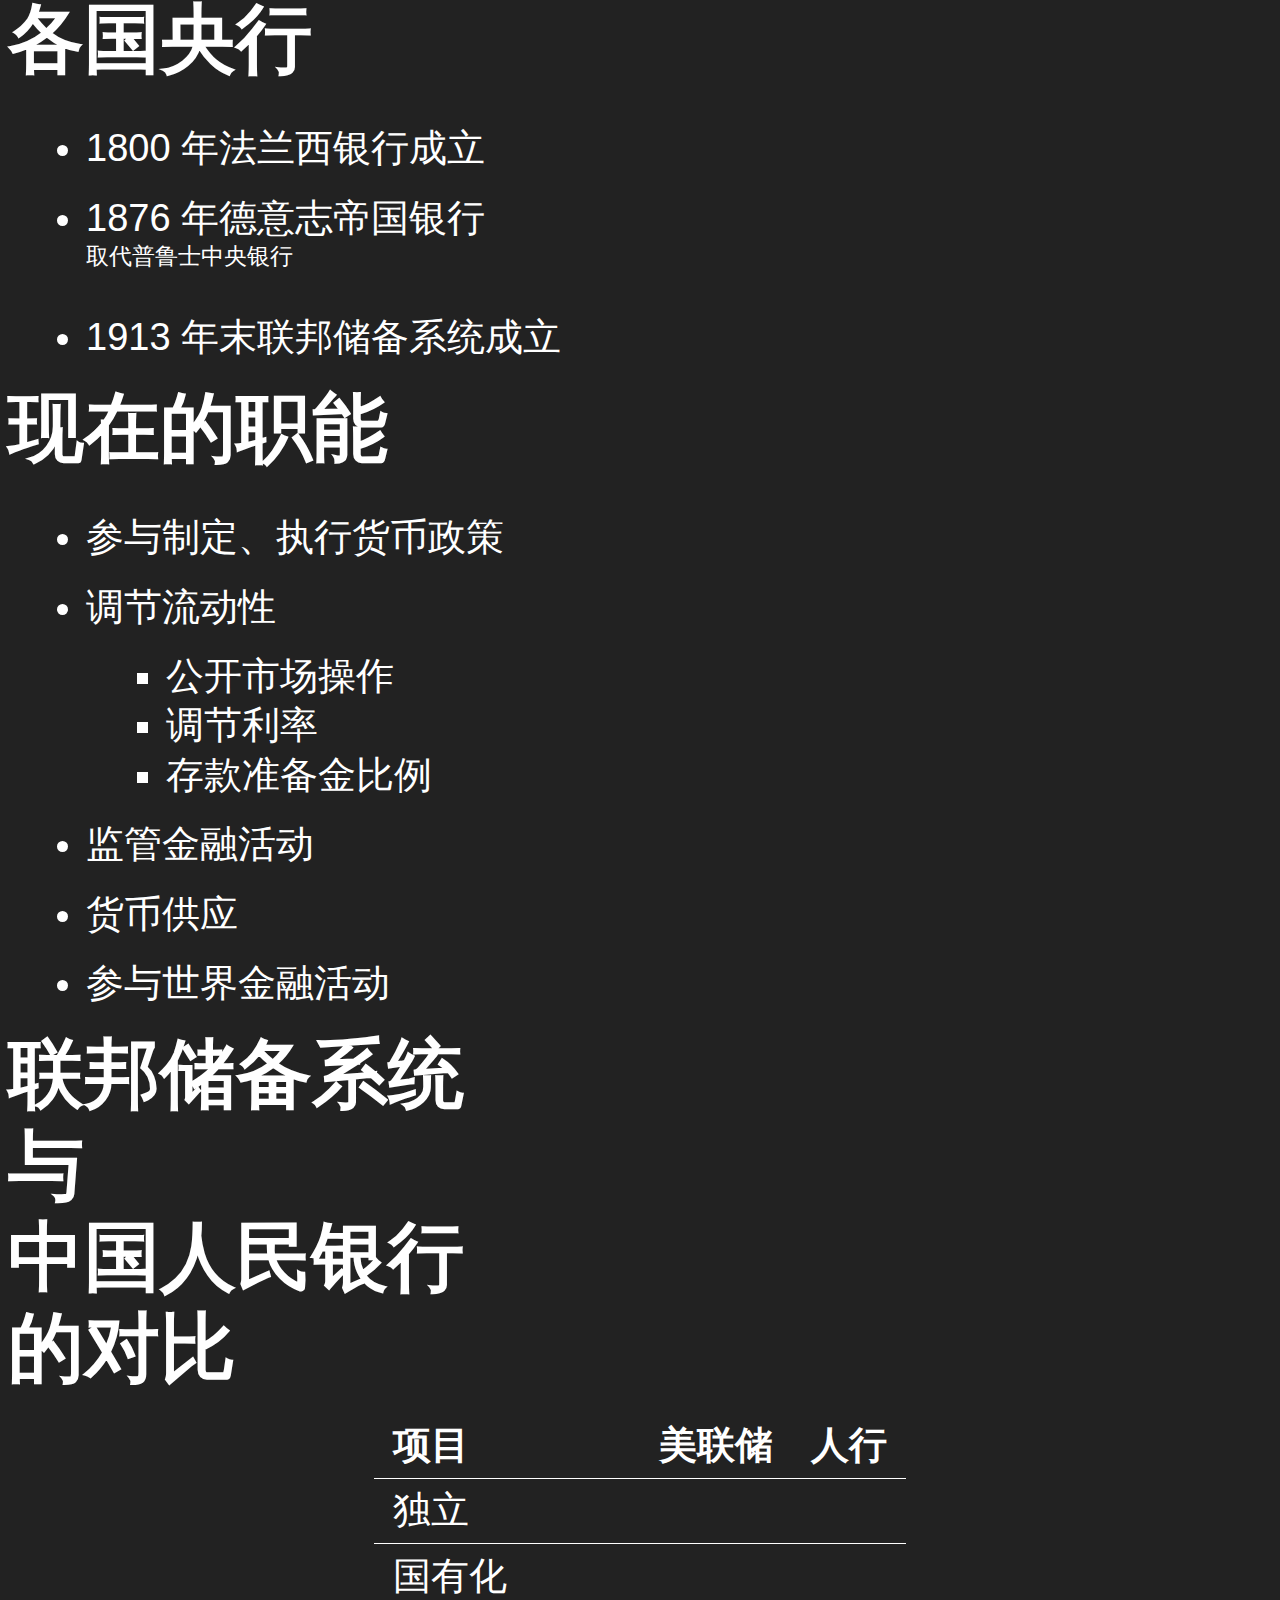
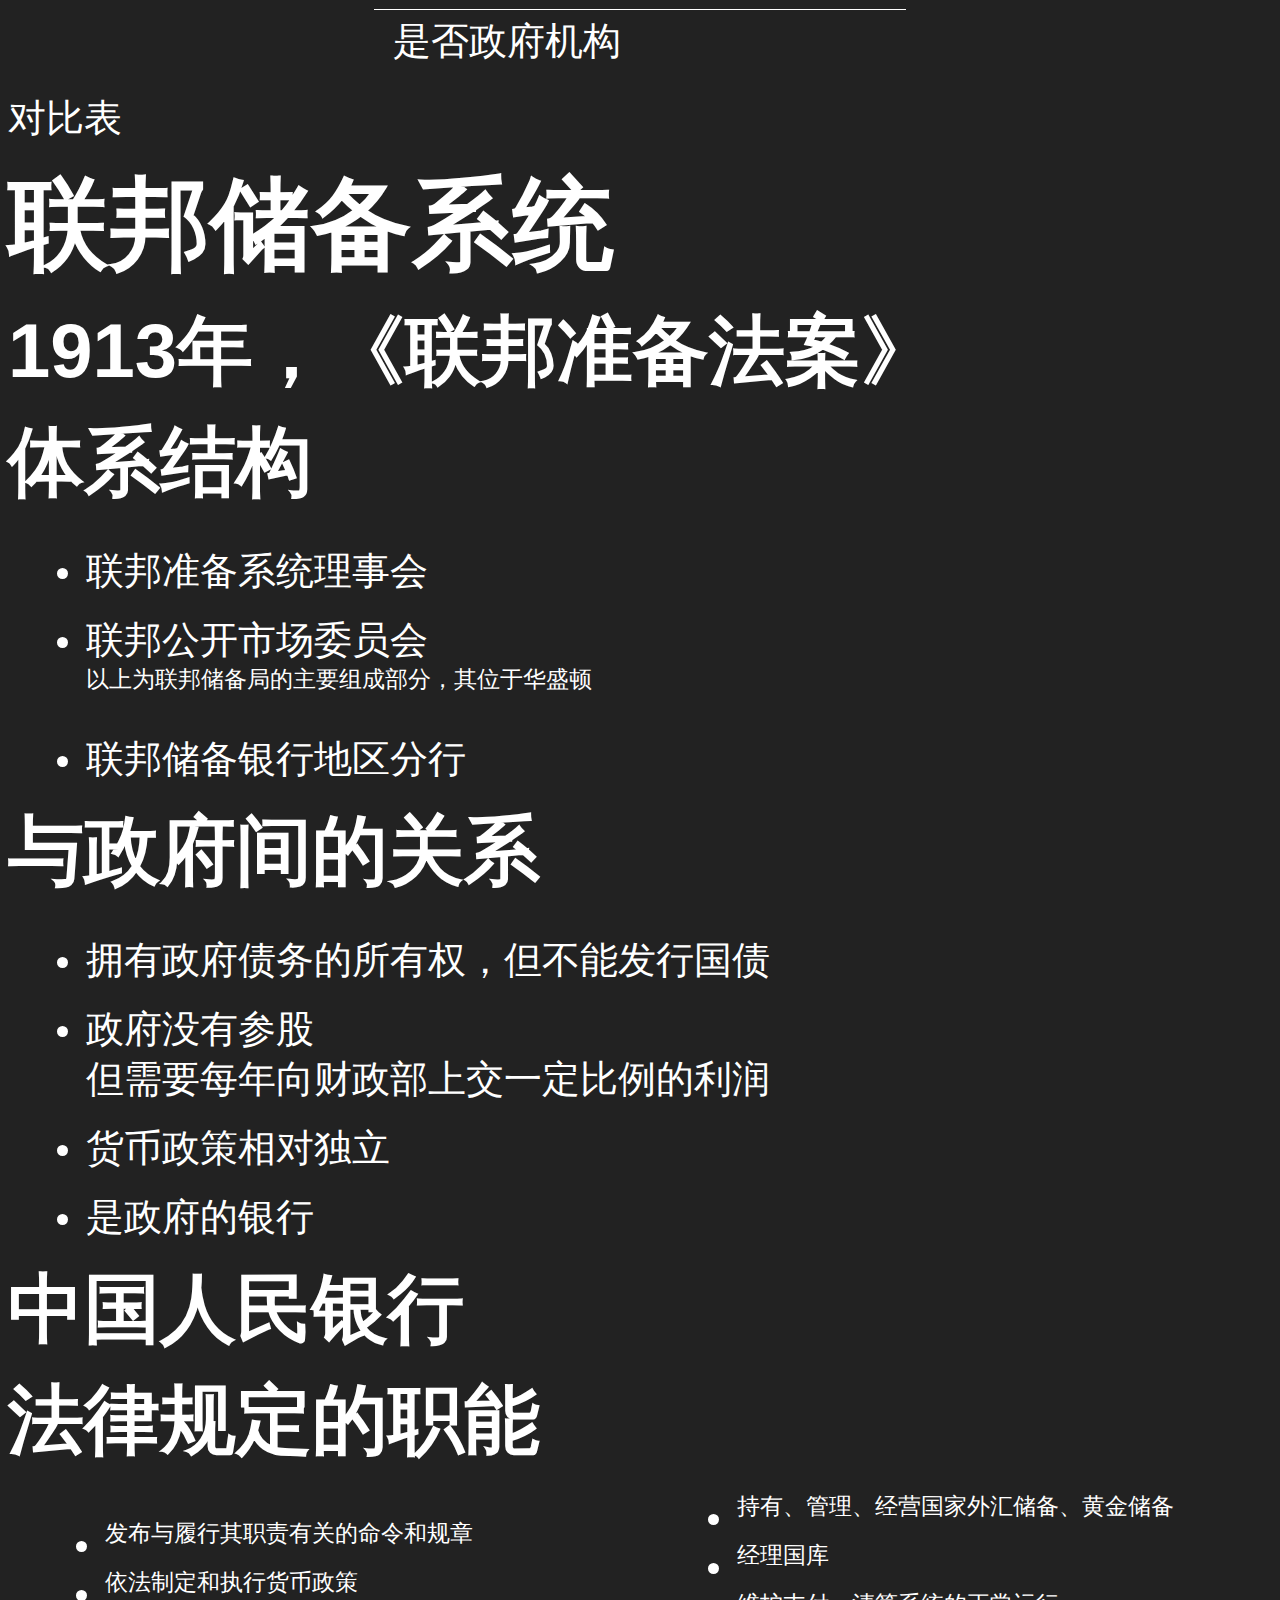
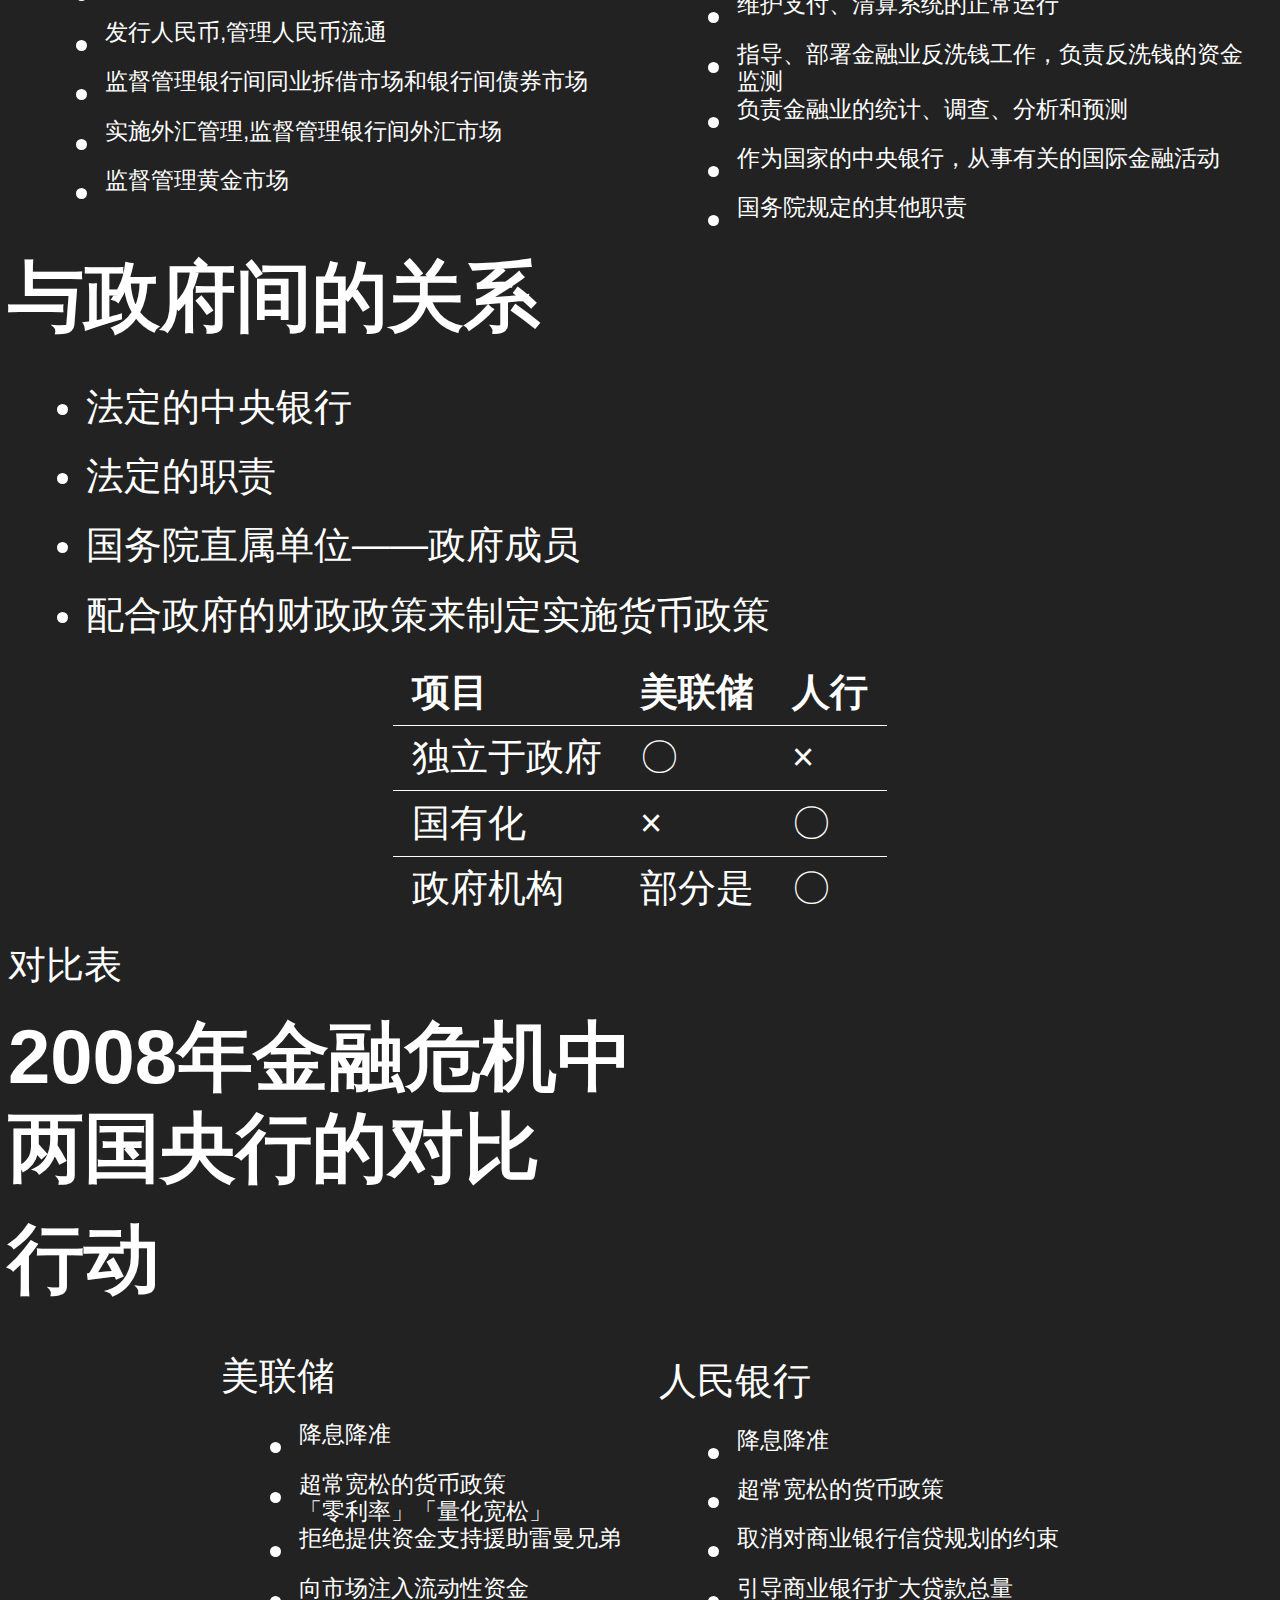
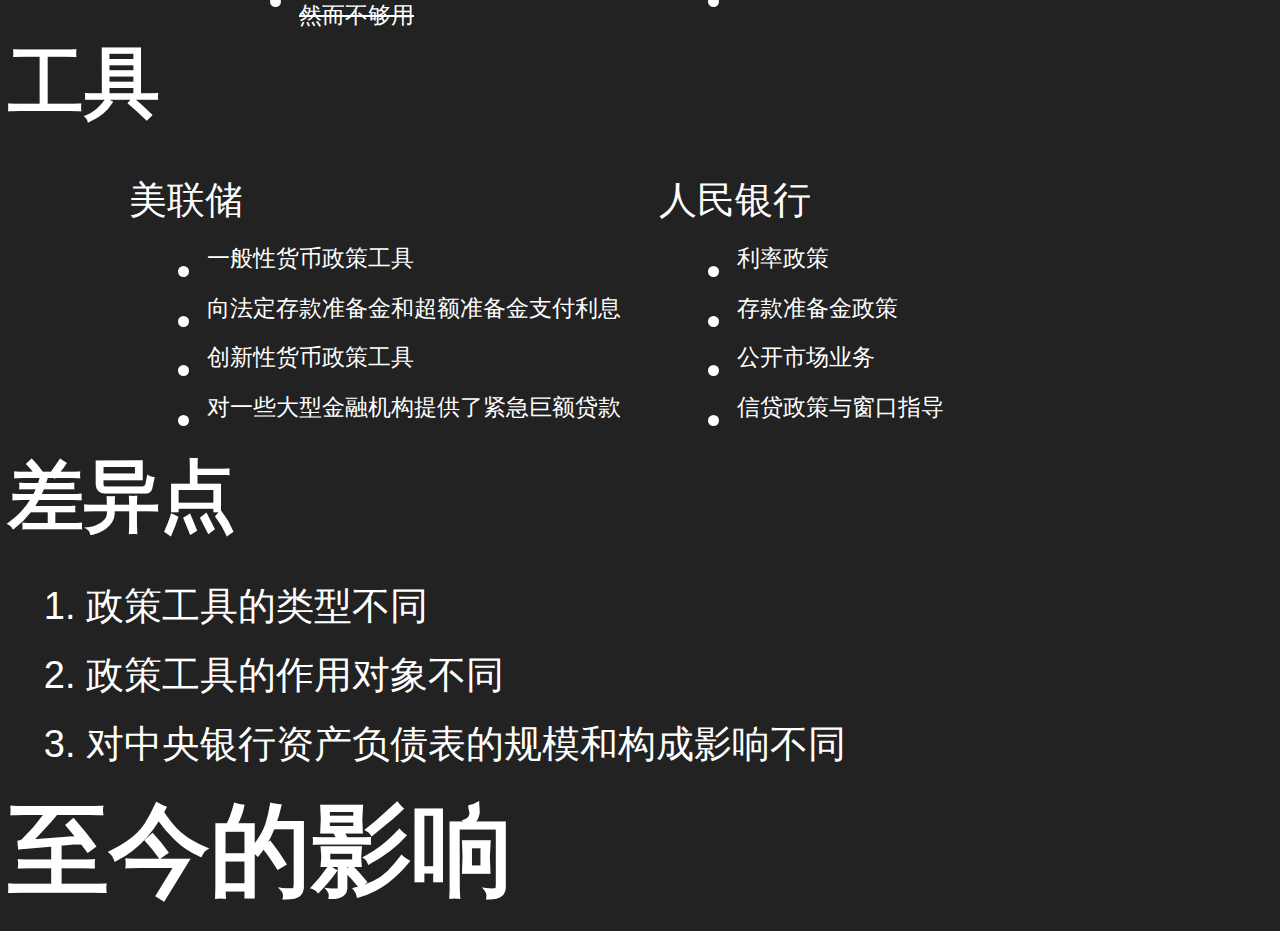
==== commit 518160c9: "content finish" ====
--- a/index.html
+++ b/index.html
@@ -31,24 +31,7 @@
 <body>
 	<div class="reveal">
 		<div class="slides">
-			<section id="themes">
-				<h2>Themes</h2>
-				<p>
-					reveal.js comes with a few themes built in: <br>
-					<!-- Hacks to swap themes after the page has loaded. Not flexible and only intended for the reveal.js demo deck. -->
-					<a href="#" onclick="document.getElementById('theme').setAttribute('href','css/theme/black.css'); return false;">Black (default)</a>					-
-					<a href="#" onclick="document.getElementById('theme').setAttribute('href','css/theme/white.css'); return false;">White</a>					-
-					<a href="#" onclick="document.getElementById('theme').setAttribute('href','css/theme/league.css'); return false;">League</a>					-
-					<a href="#" onclick="document.getElementById('theme').setAttribute('href','css/theme/sky.css'); return false;">Sky</a>					-
-					<a href="#" onclick="document.getElementById('theme').setAttribute('href','css/theme/beige.css'); return false;">Beige</a>					-
-					<a href="#" onclick="document.getElementById('theme').setAttribute('href','css/theme/simple.css'); return false;">Simple</a>					<br>
-					<a href="#" onclick="document.getElementById('theme').setAttribute('href','css/theme/serif.css'); return false;">Serif</a>					-
-					<a href="#" onclick="document.getElementById('theme').setAttribute('href','css/theme/blood.css'); return false;">Blood</a>					-
-					<a href="#" onclick="document.getElementById('theme').setAttribute('href','css/theme/night.css'); return false;">Night</a>					-
-					<a href="#" onclick="document.getElementById('theme').setAttribute('href','css/theme/moon.css'); return false;">Moon</a>					-
-					<a href="#" onclick="document.getElementById('theme').setAttribute('href','css/theme/solarized.css'); return false;">Solarized</a>
-				</p>
-			</section>
+			
 			<section>
 				<h1>
 						<a href="#/1">中央银行的发展史</a>
@@ -69,7 +52,7 @@
 				</section>
 
 				<section>
-					<h2>中央银行诞生前一些著名银行</h2>
+					<h2>中央银行诞生前的<br>一些著名银行</h2>
 					<p>
 						<ul>
 							<li>
@@ -148,7 +131,7 @@
 				</section>
 
 				<section id="中央银行纷纷成立">
-					<h2>如雨后春笋般纷纷成立的各国央行</h2>
+					<h2>如雨后春笋般纷纷成立的<br>各国央行</h2>
 					<ul>
 						<li>
 							<p class="fragment">1800 年法兰西银行成立</p>
@@ -192,7 +175,7 @@
 			<section id="第二部分" data-transition="zoom">
 
 				<section id="头介绍">
-					<h2>美联储与人行对比</h2>
+					<h2>联邦储备系统<br>与<br>中国人民银行<br>的对比</h2>
 				</section>
 
 				<section>
@@ -318,11 +301,26 @@
 							</td>
 						</tr>
 					</table>
-
-					<ul class="fragment">
-
-					</ul>
-				</section>
+				</section>
+
+				<section>
+					<h2>与政府间的关系</h2>
+					<ul>
+						<li>
+							<p class="fragment">法定的中央银行</p>
+						</li>
+						<li>
+							<p class="fragment">法定的职责</p>
+						</li>
+						<li>
+							<p class="fragment">国务院直属单位——政府成员</p>
+						</li>
+						<li>
+							<p class="fragment">配合政府的财政政策来制定实施货币政策</p>
+						</li>
+					</ul>
+				</section>
+
 				<section id="尾对比">
 					<table>
 						<thead>
@@ -334,7 +332,7 @@
 						</thead>
 						<tbody>
 							<tr>
-								<td>独立</td>
+								<td>独立于政府</td>
 								<td>〇</td>
 								<td>×</td>
 							</tr>
@@ -355,101 +353,68 @@
 			</section>
 			<section>
 				<section>
-					<h2>2008年次贷危机中两国央行的行动</h2>
-				</section>
-				<section>
-					<table border="1" align="center">
-						<tr>
-							<td colspan="6"><b>联储局利率变动</b>（2008年1月1日后）</td>
-						</tr>
-						<tr>
-							<th><small>日期</small></th>
-							<th><small>贴现率</small></th>
-							<th><small>贴现率(Primany)</small></th>
-							<th><small>贴现率(Secondary)</small></th>
-							<th><small>联邦基金利率</small></th>
-							<th><small>联邦基金利率</small></th>
-						</tr>
-						<tr>
-							<th></th>
-							<th><small>利率变动</small></th>
-							<th><small>新利率</small></th>
-							<th><small>新利率</small></th>
-							<th><small>利率变动</small></th>
-							<th><small>新利率</small></div></th>
-						</tr>
-						<tr>
-							<td><small>2008年10月8日</small></td>
-							<td>-.50%</td>
-							<td>1.75%</td>
-							<td>2.25%</td>
-							<td>-.50%</td>
-							<td>1.50%</td>
-						</tr>
-						<tr>
-							<td><small>2008年9月30日</small></td>
-							<td>-.25%</td>
-							<td>2.25%</td>
-							<td>2.75%</td>
-							<td>-.25%</td>
-							<td>2.00%</td>
-						</tr>
-						<tr>
-							<td><small>2008年5月18日</small></td>
-							<td>-.75%</td>
-							<td>2.50%</td>
-							<td>3.00%</td>
-							<td>-.75%</td>
-							<td>2.25%</td>
-						</tr>
-						<tr>
-							<td><small>2008年3月16日</small></td>
-							<td>-.25%</td>
-							<td>3.25%</td>
-							<td>3.75%</td>
-							<td></td>
-							<td></td>
-						</tr>
-						<tr>
-							<td><small>2008年1月30日</small></td>
-							<td>-.50%</td>
-							<td>3.50%</td>
-							<td>4.00%</td>
-							<td>-.50%</td>
-							<td>3.00%</td>
-						</tr>
-						<tr>
-							<td><small>2008年1月22日</small></td>
-							<td>-.75%</td>
-							<td>4.00%</td>
-							<td>4.50%</td>
-							<td>-.75%</td>
-							<td>3.50%</td>
-						</tr>
-					</table>
+					<h2>2008年金融危机中<br>两国央行的对比</h2>
 				</section>
 				<section>
 					<h2>行动</h2>
 					<table>
 						<tr>
-							<td width="50%">
+							<td width="50%" class="fragment">
 								<p>美联储</p>
 								<ul>
+									<li><small>降息降准</small></li>
+									<li><small>超常宽松的货币政策<br>「零利率」「量化宽松」</small></li>
 									<li><small>拒绝提供资金支持援助雷曼兄弟</small></li>
-									<li><small>降息降准</small></li>
-									<li><small>向市场注入一定的流动性资金<br><del>然而不够用</del></small></li>
-								</ul>
-							</td>
-							<td width="50%">
-								<p >人民银行</p>
+									<li><small>向市场注入流动性资金<br><del>然而不够用</del></small></li>
+								</ul>
+							</td>
+							<td width="50%" class="fragment">
+								<p>人民银行</p>
 								<ul>
 									<li><small>降息降准</small></li>
+									<li><small>超常宽松的货币政策</small></li>
 									<li><small>取消对商业银行信贷规划的约束</small></li>
 									<li><small>引导商业银行扩大贷款总量</small></li>
 								</ul>
 							</td>
 						</tr>
 					</table>
+				</section>
+				<section>
+					<h2>工具</h2>
+					<table>
+						<tr>
+							<td width="50%" class="fragment">
+								<p>美联储</p>
+								<ul>
+									<li><small>一般性货币政策工具</small></li>
+									<li><small>向法定存款准备金和超额准备金支付利息</small></li>
+									<li><small>创新性货币政策工具</small></li>
+									<li><small>对一些大型金融机构提供了紧急巨额贷款</small></li>
+								</ul>
+							</td>
+							<td width="50%" class="fragment">
+								<p>人民银行</p>
+								<ul>
+									<li><small>利率政策</small></li>
+									<li><small>存款准备金政策</small></li>
+									<li><small>公开市场业务</small></li>
+									<li><small>信贷政策与窗口指导</small></li>
+								</ul>
+							</td>
+						</tr>
+					</table>
+				</section>
+				<section>
+					<h2>差异点</h2>
+					<ol>
+						<li><p>政策工具的类型不同</p></li>
+						<li><p>政策工具的作用对象不同</p></li>
+						<li><p>对中央银行资产负债表的规模和构成影响不同</p></li>
+					</ol>
+				</section>
+				<section>
+					<h1>至今的影响</h1>
 				</section>
 			</section>
 		</div>
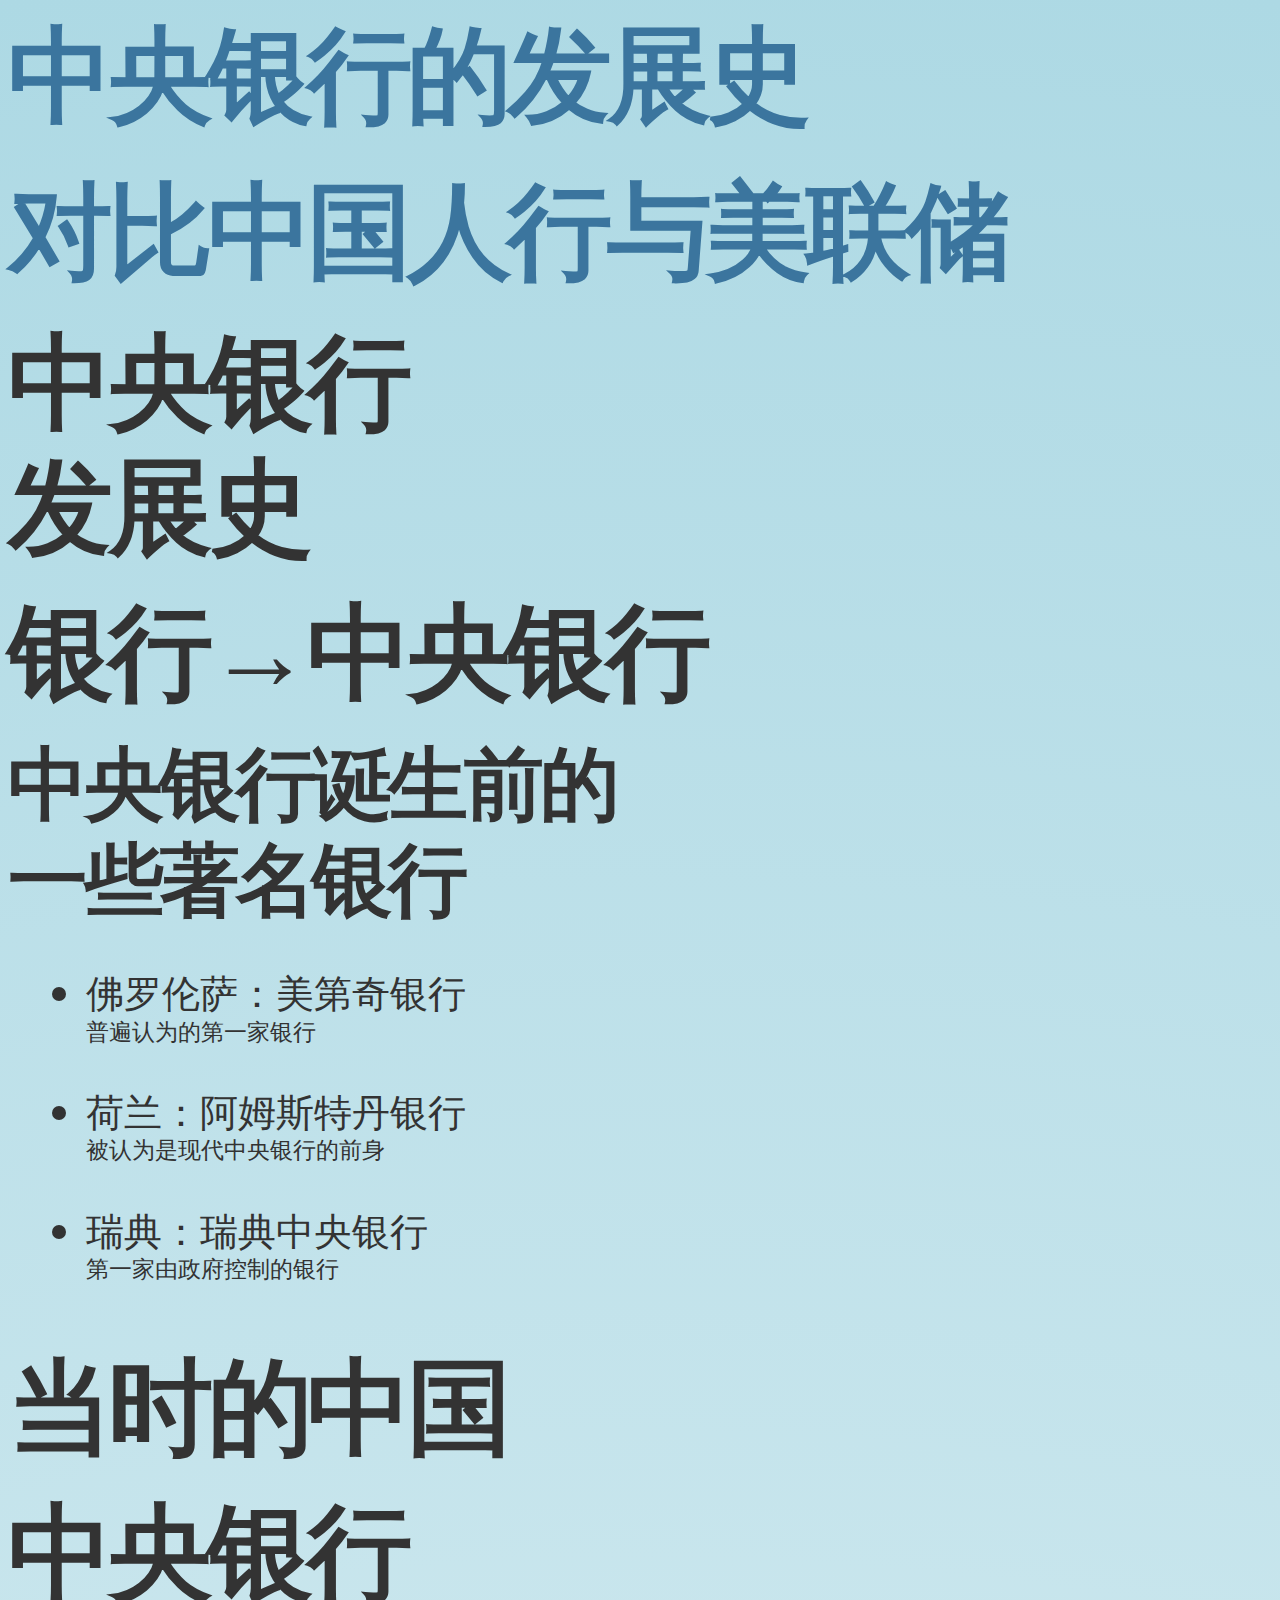
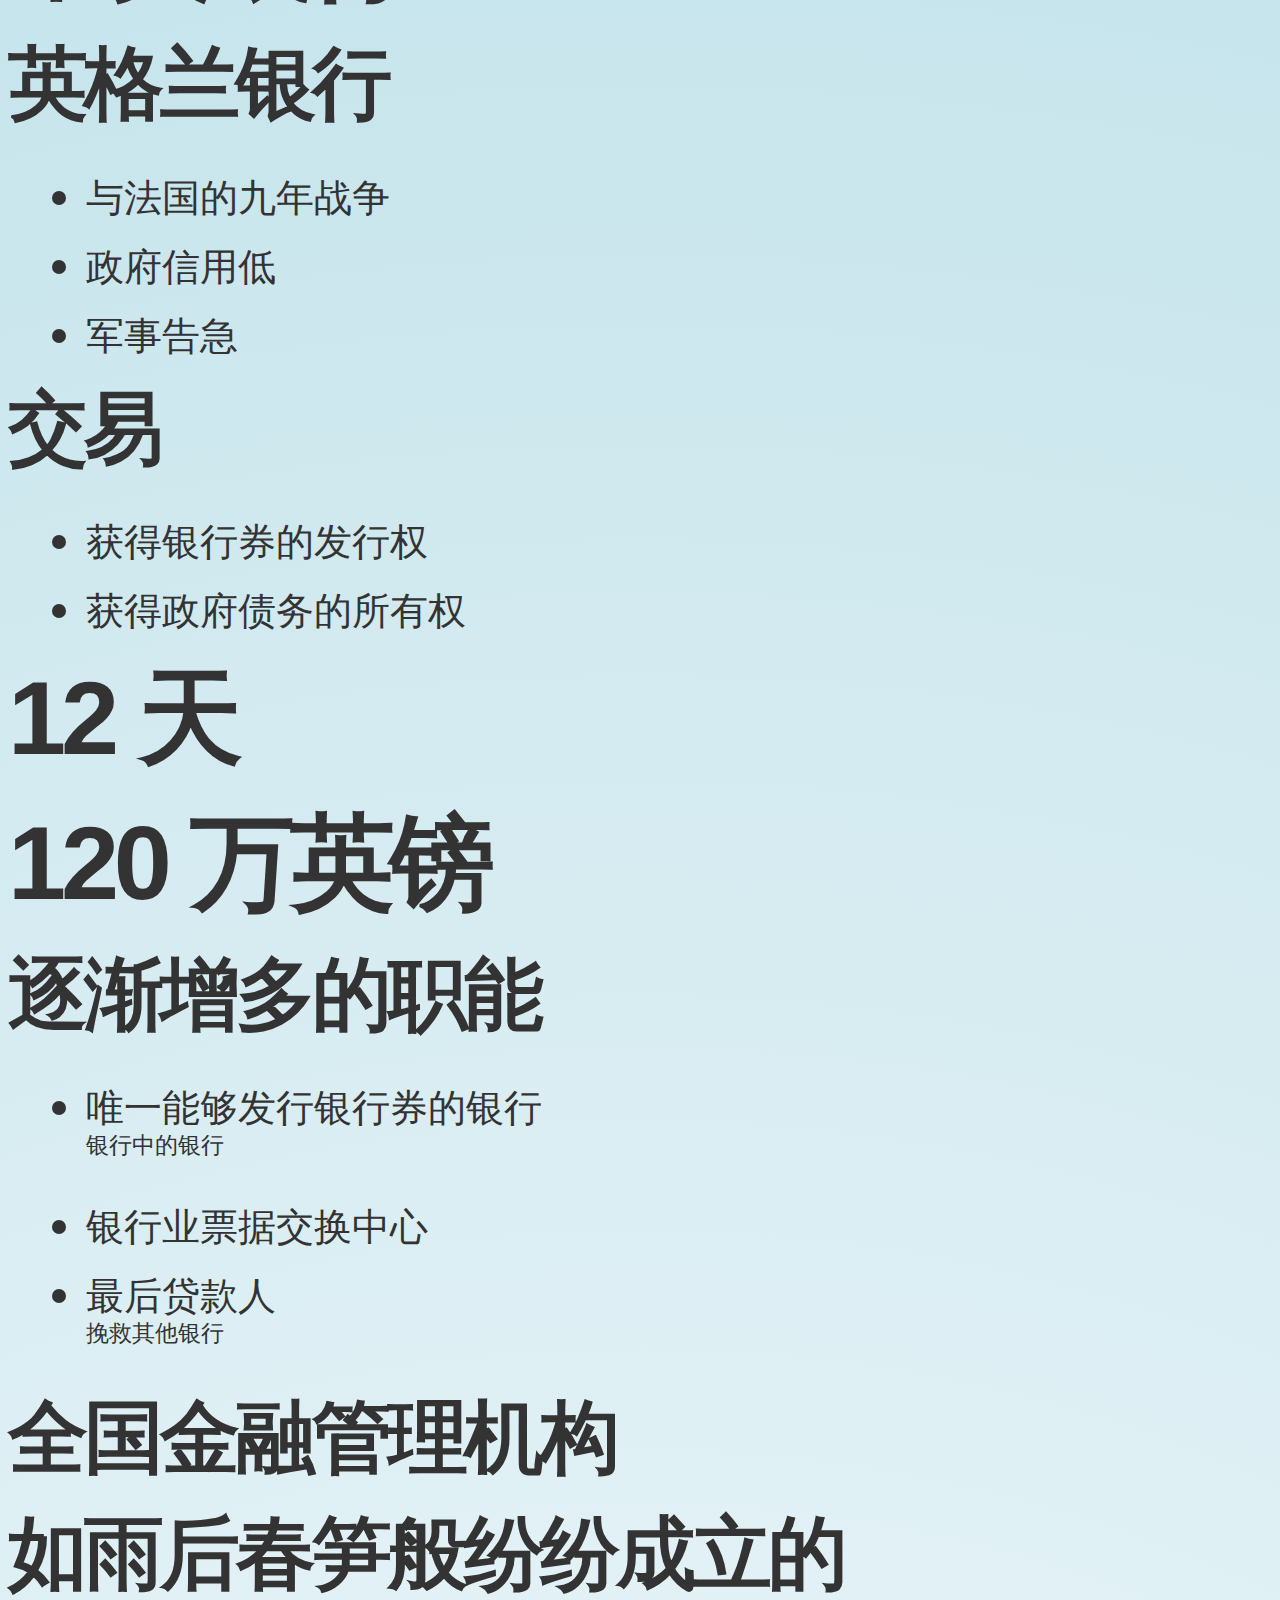
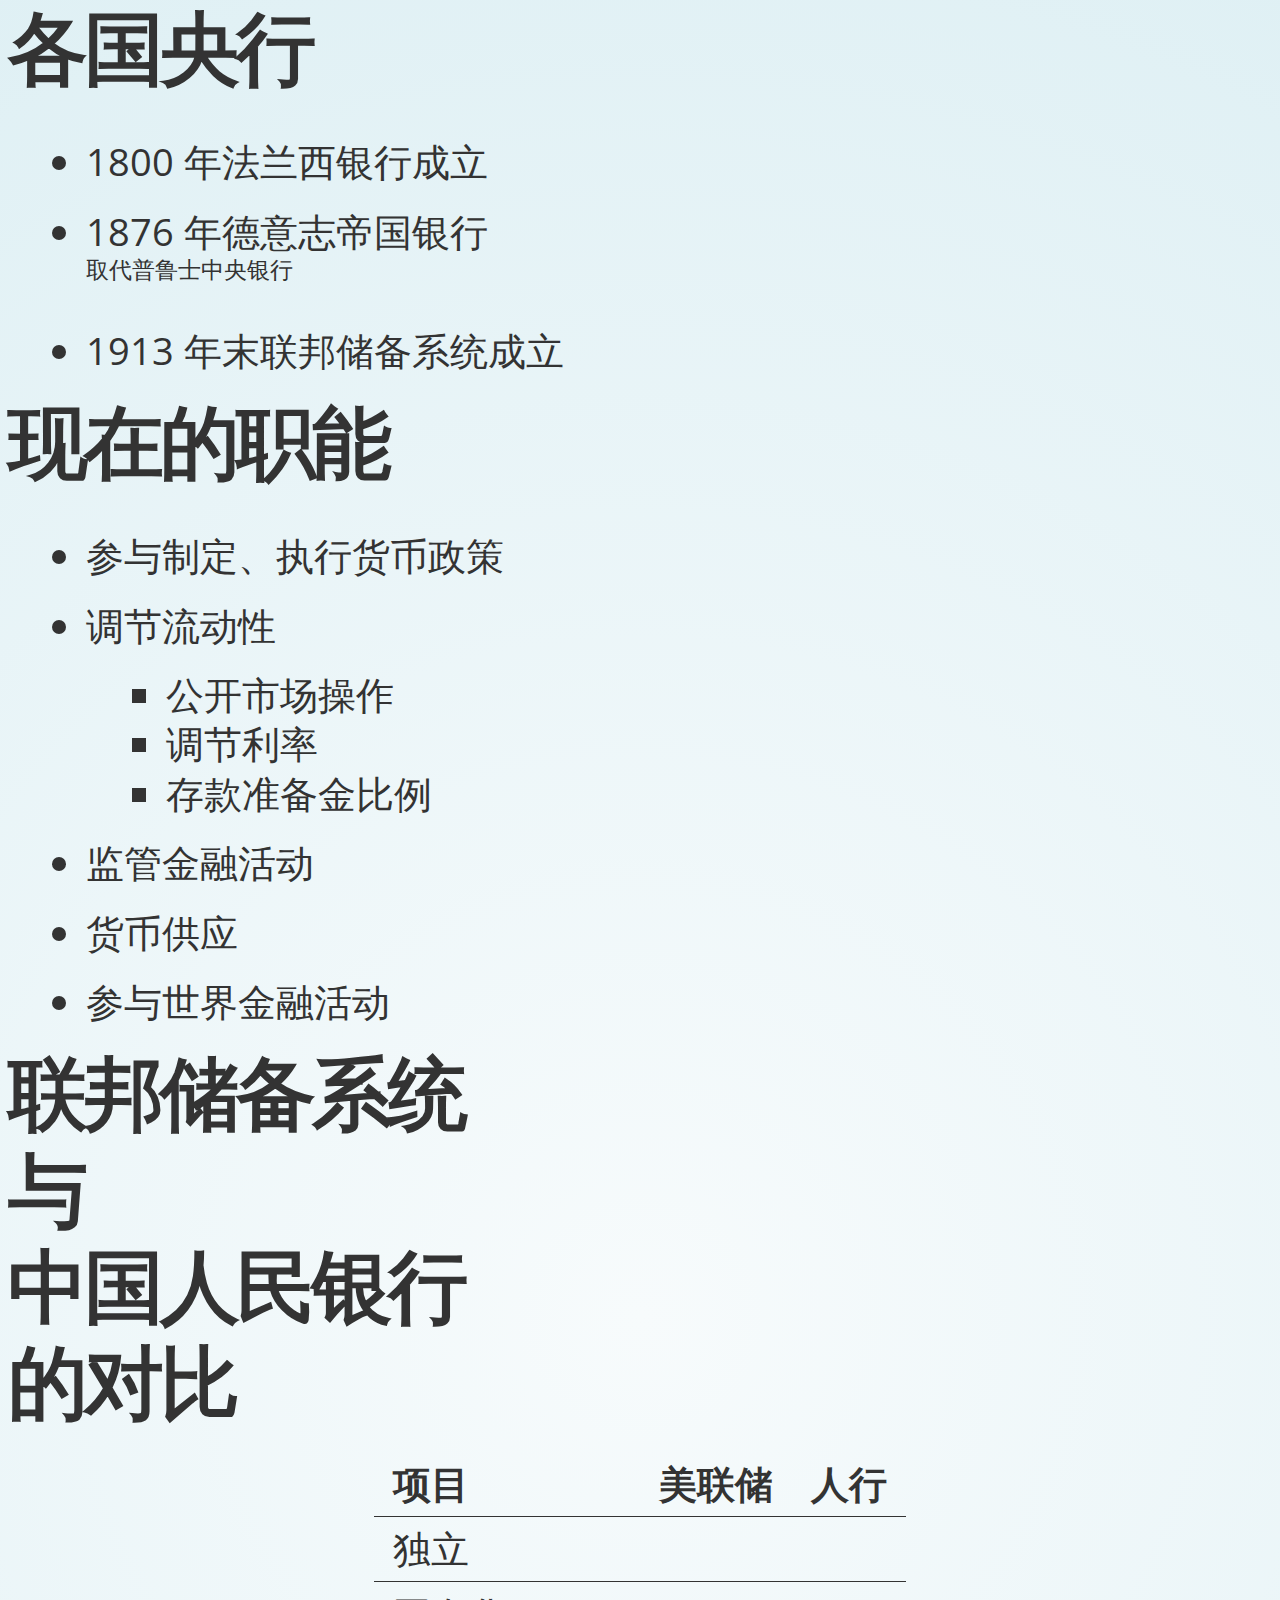
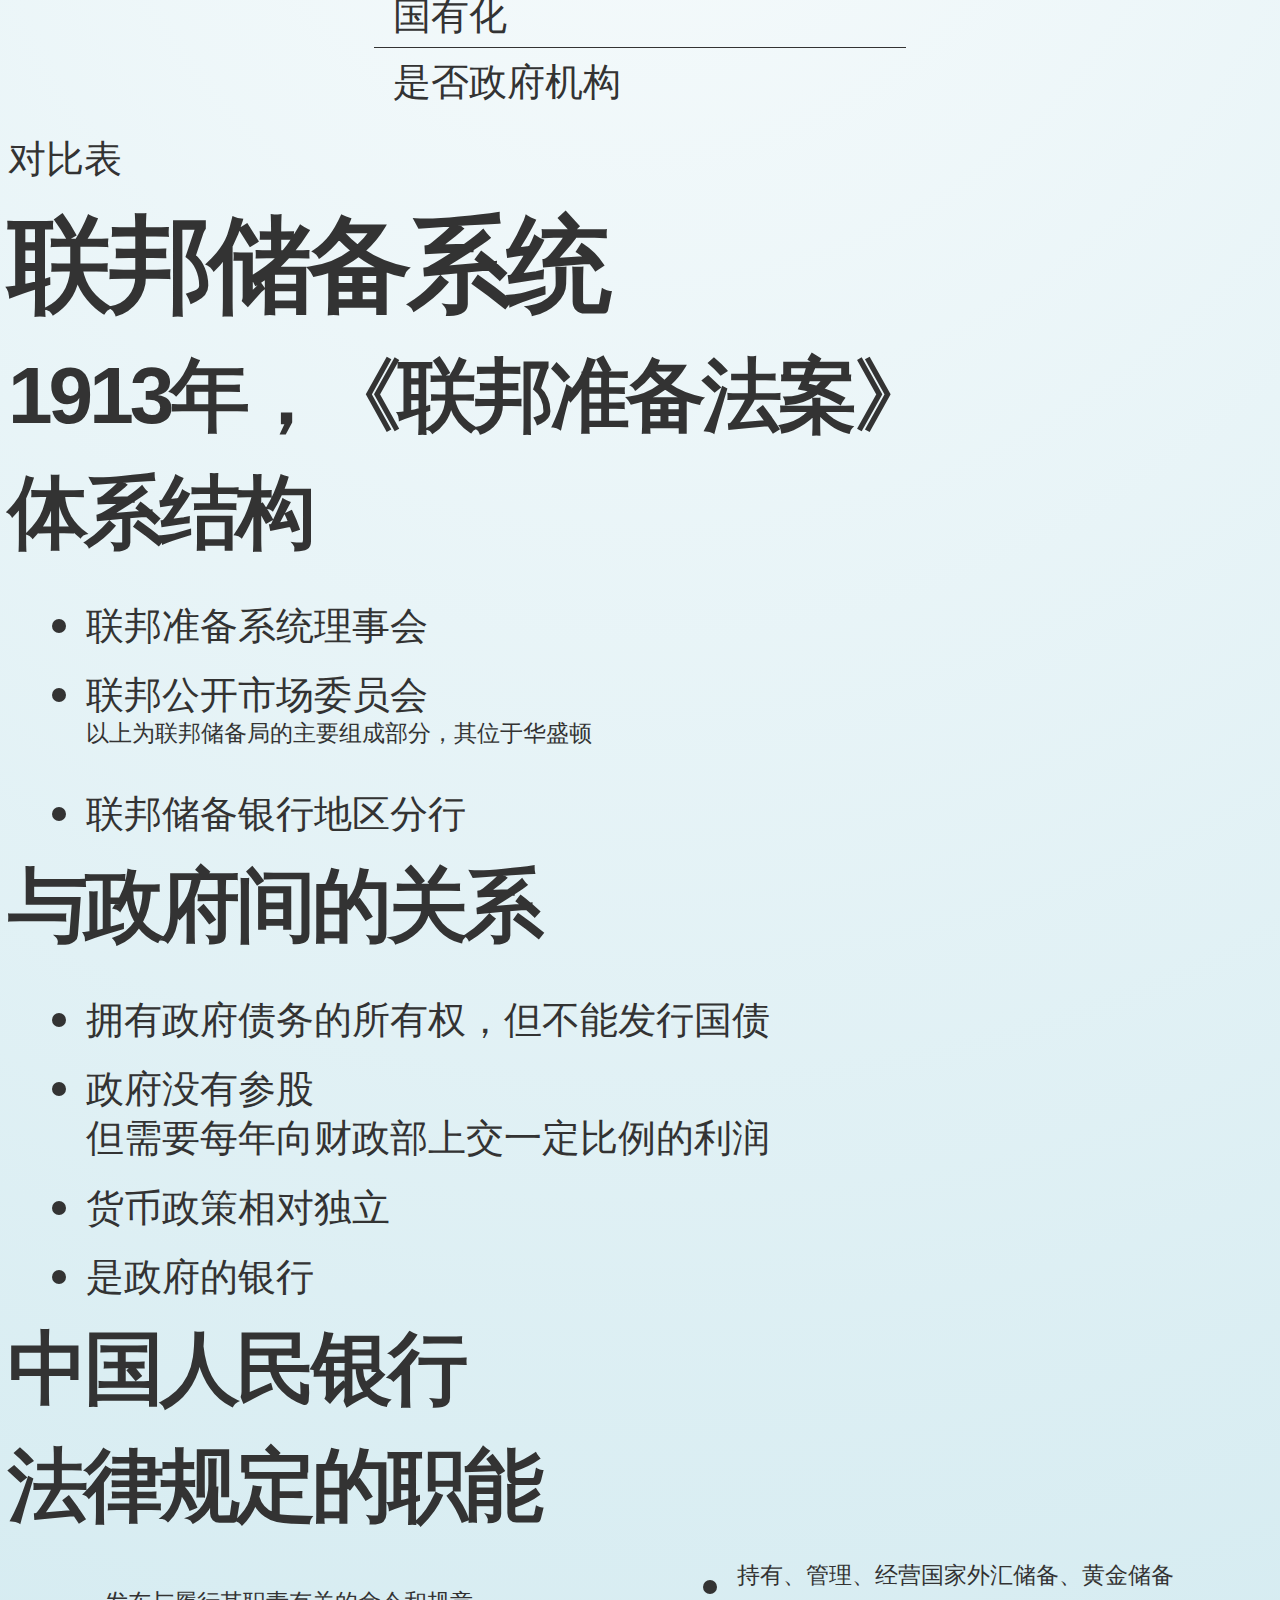
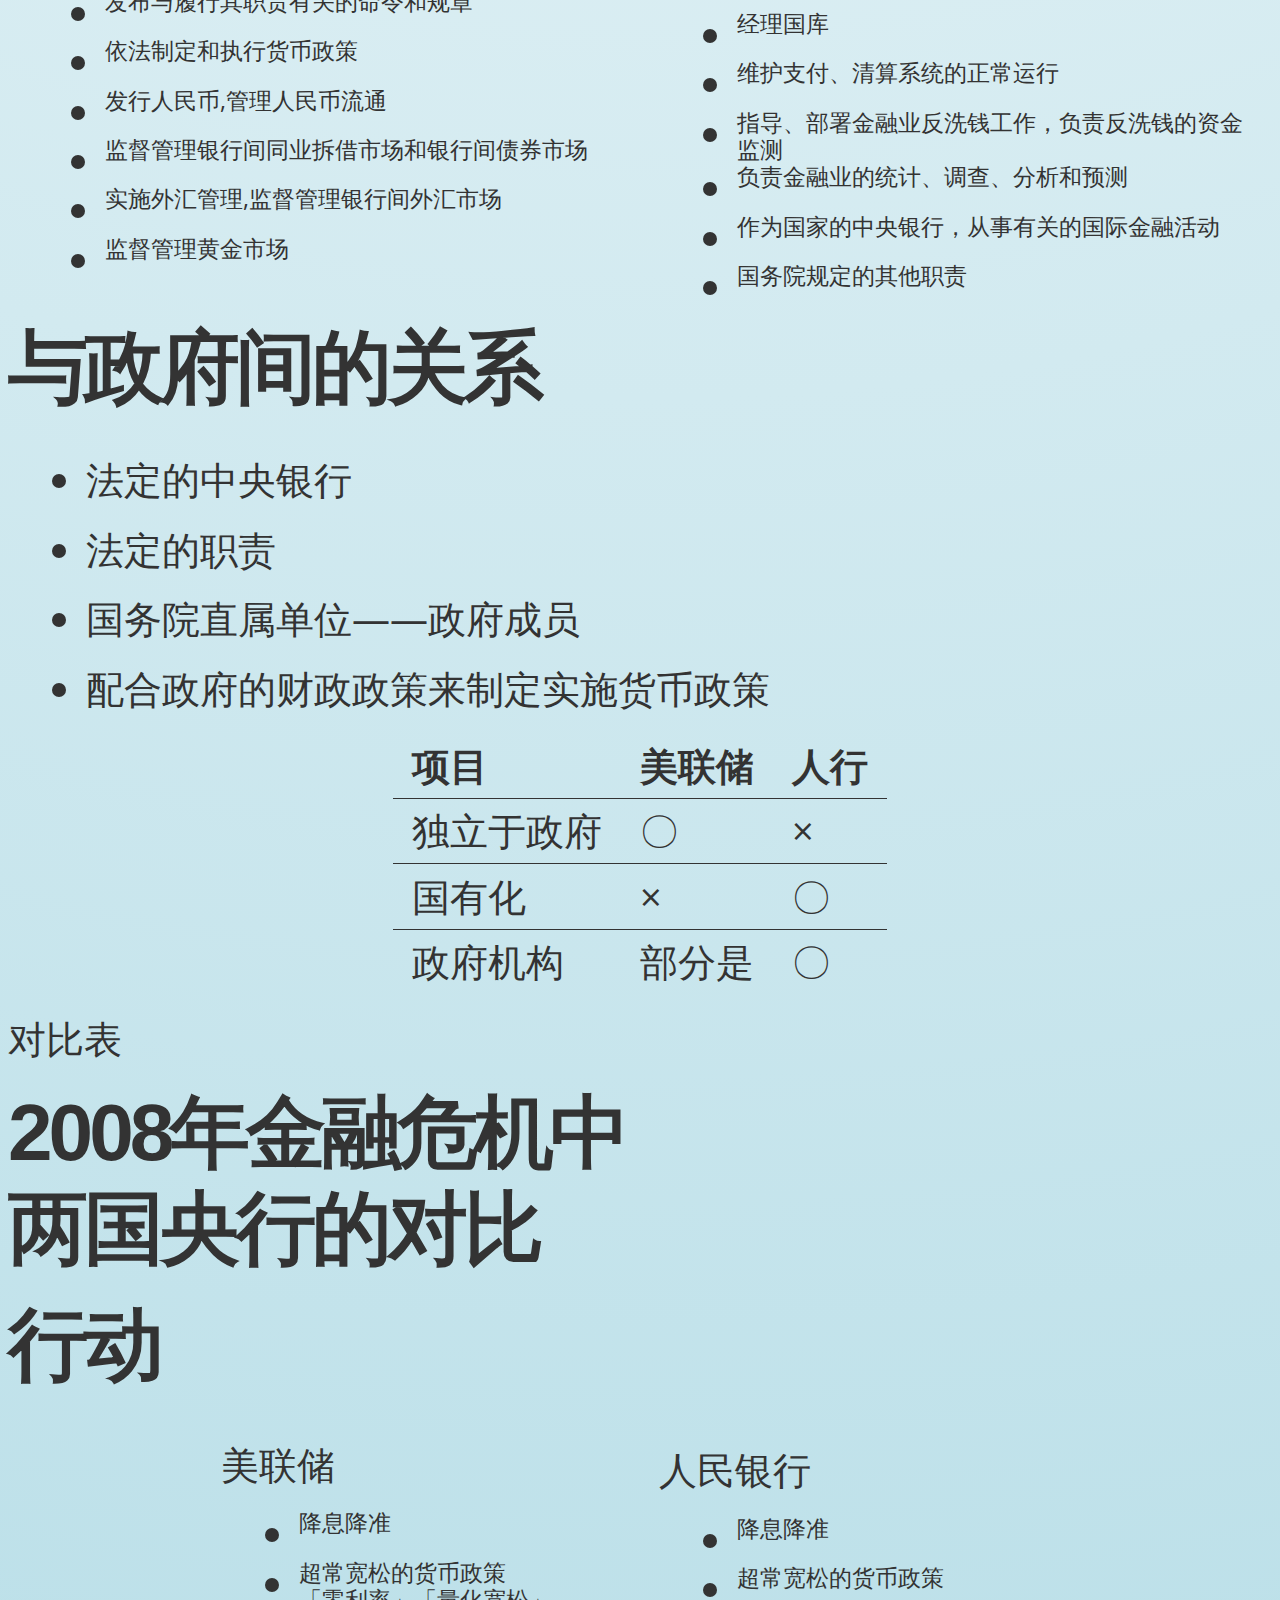
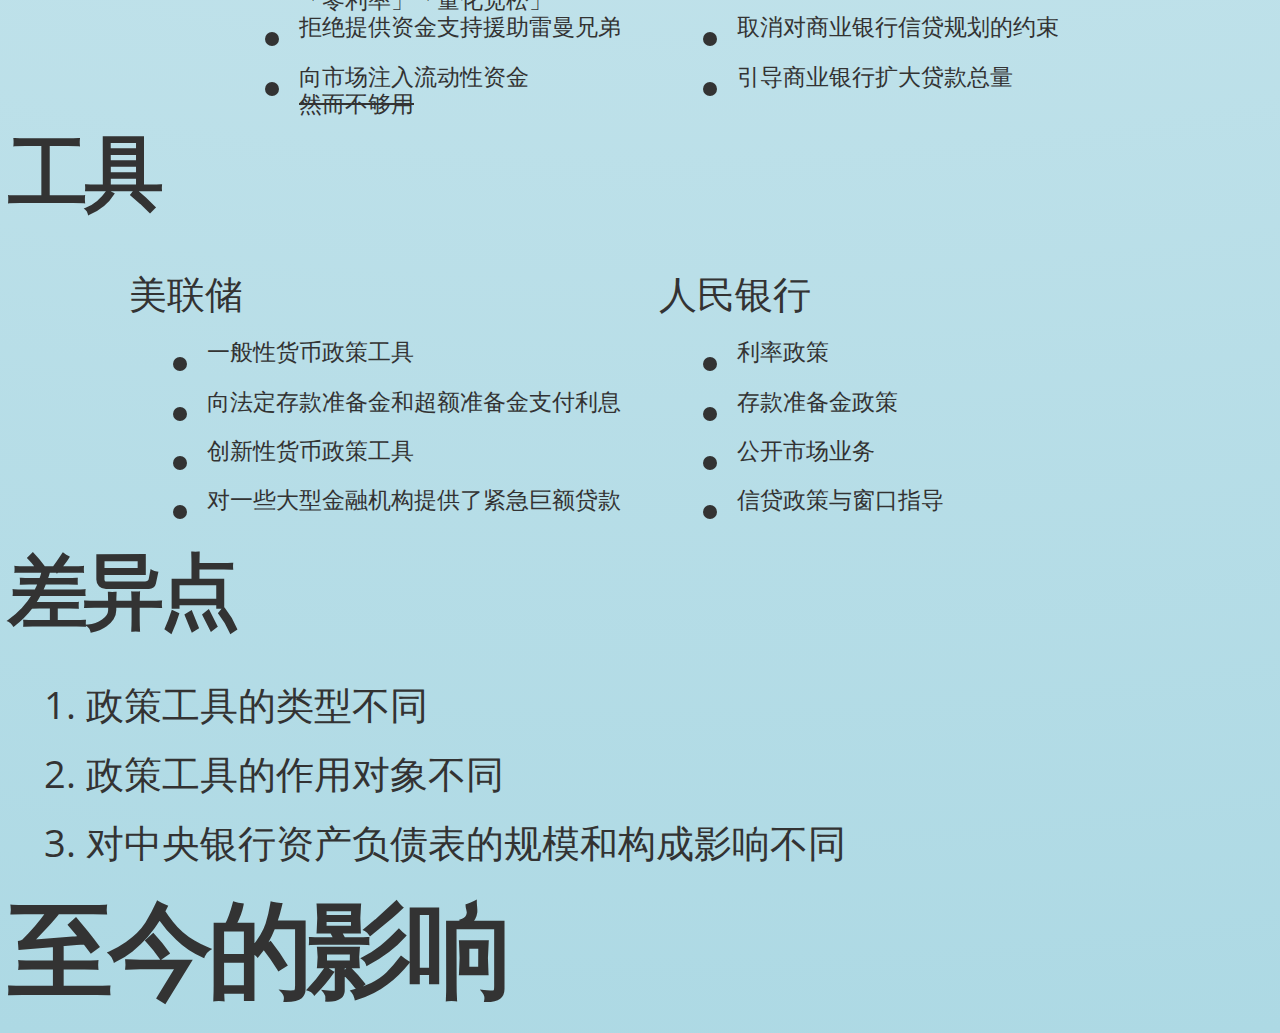
==== commit bada3265: "update speech & trim" ====
--- a/index.html
+++ b/index.html
@@ -15,7 +15,7 @@
 	<meta name="viewport" content="width=device-width, initial-scale=1.0, maximum-scale=1.0, user-scalable=no">
 
 	<link rel="stylesheet" href="css/reveal.css">
-	<link rel="stylesheet" href="css/theme/black.css" id="theme">
+	<link rel="stylesheet" href="css/theme/sky.css" id="theme">
 
 	<!-- Theme used for syntax highlighting of code -->
 	<link rel="stylesheet" href="lib/css/zenburn.css">
@@ -31,16 +31,14 @@
 <body>
 	<div class="reveal">
 		<div class="slides">
-			
+
 			<section>
 				<h1>
-						<a href="#/1">中央银行的发展史</a>
-					</h1>
+					<a href="#/1">中央银行的发展史</a>
+				</h1>
 				<h1>
-						<a href="#/2">对比中国人行与美联储</a>
-					</h1>
-				<p>人名</p>
-				<a href="speech.html">演讲稿</a>
+					<a href="#/2">对比中国人行与美联储</a>
+				</h1>
 			</section>
 
 			<section id="第一部分介绍" data-transition="zoom">
@@ -72,7 +70,7 @@
 				</section>
 
 				<section>
-					<h2>当时的中国</h2>
+					<h1>当时的中国</h1>
 				</section>
 				<section>
 					<h1>中央银行</h1>
@@ -408,9 +406,15 @@
 				<section>
 					<h2>差异点</h2>
 					<ol>
-						<li><p>政策工具的类型不同</p></li>
-						<li><p>政策工具的作用对象不同</p></li>
-						<li><p>对中央银行资产负债表的规模和构成影响不同</p></li>
+						<li>
+							<p>政策工具的类型不同</p>
+						</li>
+						<li>
+							<p>政策工具的作用对象不同</p>
+						</li>
+						<li>
+							<p>对中央银行资产负债表的规模和构成影响不同</p>
+						</li>
 					</ol>
 				</section>
 				<section>
--- a/css/theme/sky.css
+++ b/css/theme/sky.css
@@ -0,0 +1,294 @@
+/**
+ * Sky theme for reveal.js.
+ *
+ * Copyright (C) 2011-2012 Hakim El Hattab, http://hakim.se
+ */
+@import url(https://fonts.googleapis.com/css?family=Quicksand:400,700,400italic,700italic);
+@import url(https://fonts.googleapis.com/css?family=Open+Sans:400italic,700italic,400,700);
+.reveal a {
+  line-height: 1.3em; }
+
+/*********************************************
+ * GLOBAL STYLES
+ *********************************************/
+body {
+  background: #add9e4;
+  background: -moz-radial-gradient(center, circle cover, #f7fbfc 0%, #add9e4 100%);
+  background: -webkit-gradient(radial, center center, 0px, center center, 100%, color-stop(0%, #f7fbfc), color-stop(100%, #add9e4));
+  background: -webkit-radial-gradient(center, circle cover, #f7fbfc 0%, #add9e4 100%);
+  background: -o-radial-gradient(center, circle cover, #f7fbfc 0%, #add9e4 100%);
+  background: -ms-radial-gradient(center, circle cover, #f7fbfc 0%, #add9e4 100%);
+  background: radial-gradient(center, circle cover, #f7fbfc 0%, #add9e4 100%);
+  background-color: #f7fbfc; }
+
+.reveal {
+  font-family: "dengxian","Open Sans", sans-serif;
+  font-size: 38px;
+  font-weight: normal;
+  color: #333; }
+
+::selection {
+  color: #fff;
+  background: #134674;
+  text-shadow: none; }
+
+.reveal .slides > section,
+.reveal .slides > section > section {
+  line-height: 1.3;
+  font-weight: inherit; }
+
+/*********************************************
+ * HEADERS
+ *********************************************/
+.reveal h1,
+.reveal h2,
+.reveal h3,
+.reveal h4,
+.reveal h5,
+.reveal h6 {
+  margin: 0 0 20px 0;
+  color: #333;
+  font-family: "dengxian","Source Sans Pro", Helvetica, sans-serif;
+  font-weight: bold;
+  line-height: 1.2;
+  letter-spacing: -0.05em;
+  text-transform: uppercase;
+  text-shadow: none;
+  word-wrap: break-word; }
+
+.reveal h1 {
+  font-size: 2.75em; }
+
+.reveal h2 {
+  font-size: 2.11em; }
+
+.reveal h3 {
+  font-size: 1.55em; }
+
+.reveal h4 {
+  font-size: 1em; }
+
+.reveal h1 {
+  text-shadow: none; }
+
+/*********************************************
+ * OTHER
+ *********************************************/
+.reveal p {
+  margin: 20px 0;
+  line-height: 1.3; }
+
+/* Ensure certain elements are never larger than the slide itself */
+.reveal img,
+.reveal video,
+.reveal iframe {
+  max-width: 95%;
+  max-height: 95%; }
+
+.reveal strong,
+.reveal b {
+  font-weight: bold; }
+
+.reveal em {
+  font-style: italic; }
+
+.reveal ol,
+.reveal dl,
+.reveal ul {
+  display: inline-block;
+  text-align: left;
+  margin: 0 0 0 1em; }
+
+.reveal ol {
+  list-style-type: decimal; }
+
+.reveal ul {
+  list-style-type: disc; }
+
+.reveal ul ul {
+  list-style-type: square; }
+
+.reveal ul ul ul {
+  list-style-type: circle; }
+
+.reveal ul ul,
+.reveal ul ol,
+.reveal ol ol,
+.reveal ol ul {
+  display: block;
+  margin-left: 40px; }
+
+.reveal dt {
+  font-weight: bold; }
+
+.reveal dd {
+  margin-left: 40px; }
+
+.reveal q,
+.reveal blockquote {
+  quotes: none; }
+
+.reveal blockquote {
+  display: block;
+  position: relative;
+  width: 70%;
+  margin: 20px auto;
+  padding: 5px;
+  font-style: italic;
+  background: rgba(255, 255, 255, 0.05);
+  box-shadow: 0px 0px 2px rgba(0, 0, 0, 0.2); }
+
+.reveal blockquote p:first-child,
+.reveal blockquote p:last-child {
+  display: inline-block; }
+
+.reveal q {
+  font-style: italic; }
+
+.reveal pre {
+  display: block;
+  position: relative;
+  width: 90%;
+  margin: 20px auto;
+  text-align: left;
+  font-size: 0.55em;
+  font-family: monospace;
+  line-height: 1.2em;
+  word-wrap: break-word;
+  box-shadow: 0px 0px 6px rgba(0, 0, 0, 0.3); }
+
+.reveal code {
+  font-family: monospace; }
+
+.reveal pre code {
+  display: block;
+  padding: 5px;
+  overflow: auto;
+  max-height: 400px;
+  word-wrap: normal; }
+
+.reveal table {
+  margin: auto;
+  border-collapse: collapse;
+  border-spacing: 0; }
+
+.reveal table th {
+  font-weight: bold; }
+
+.reveal table th,
+.reveal table td {
+  text-align: left;
+  padding: 0.2em 0.5em 0.2em 0.5em;
+  border-bottom: 1px solid; }
+
+.reveal table th[align="center"],
+.reveal table td[align="center"] {
+  text-align: center; }
+
+.reveal table th[align="right"],
+.reveal table td[align="right"] {
+  text-align: right; }
+
+.reveal table tbody tr:last-child th,
+.reveal table tbody tr:last-child td {
+  border-bottom: none; }
+
+.reveal sup {
+  vertical-align: super; }
+
+.reveal sub {
+  vertical-align: sub; }
+
+.reveal small {
+  display: inline-block;
+  font-size: 0.6em;
+  line-height: 1.2em;
+  vertical-align: top; }
+
+.reveal small * {
+  vertical-align: top; }
+
+/*********************************************
+ * LINKS
+ *********************************************/
+.reveal a {
+  color: #3b759e;
+  text-decoration: none;
+  -webkit-transition: color .15s ease;
+  -moz-transition: color .15s ease;
+  transition: color .15s ease; }
+
+.reveal a:hover {
+  color: #74a7cb;
+  text-shadow: none;
+  border: none; }
+
+.reveal .roll span:after {
+  color: #fff;
+  background: #264c66; }
+
+/*********************************************
+ * IMAGES
+ *********************************************/
+.reveal section img {
+  margin: 15px 0px;
+  background: rgba(255, 255, 255, 0.12);
+  border: 4px solid #333;
+  box-shadow: 0 0 10px rgba(0, 0, 0, 0.15); }
+
+.reveal section img.plain {
+  border: 0;
+  box-shadow: none; }
+
+.reveal a img {
+  -webkit-transition: all .15s linear;
+  -moz-transition: all .15s linear;
+  transition: all .15s linear; }
+
+.reveal a:hover img {
+  background: rgba(255, 255, 255, 0.2);
+  border-color: #3b759e;
+  box-shadow: 0 0 20px rgba(0, 0, 0, 0.55); }
+
+/*********************************************
+ * NAVIGATION CONTROLS
+ *********************************************/
+.reveal .controls .navigate-left,
+.reveal .controls .navigate-left.enabled {
+  border-right-color: #3b759e; }
+
+.reveal .controls .navigate-right,
+.reveal .controls .navigate-right.enabled {
+  border-left-color: #3b759e; }
+
+.reveal .controls .navigate-up,
+.reveal .controls .navigate-up.enabled {
+  border-bottom-color: #3b759e; }
+
+.reveal .controls .navigate-down,
+.reveal .controls .navigate-down.enabled {
+  border-top-color: #3b759e; }
+
+.reveal .controls .navigate-left.enabled:hover {
+  border-right-color: #74a7cb; }
+
+.reveal .controls .navigate-right.enabled:hover {
+  border-left-color: #74a7cb; }
+
+.reveal .controls .navigate-up.enabled:hover {
+  border-bottom-color: #74a7cb; }
+
+.reveal .controls .navigate-down.enabled:hover {
+  border-top-color: #74a7cb; }
+
+/*********************************************
+ * PROGRESS BAR
+ *********************************************/
+.reveal .progress {
+  background: rgba(0, 0, 0, 0.2); }
+
+.reveal .progress span {
+  background: #3b759e;
+  -webkit-transition: width 800ms cubic-bezier(0.26, 0.86, 0.44, 0.985);
+  -moz-transition: width 800ms cubic-bezier(0.26, 0.86, 0.44, 0.985);
+  transition: width 800ms cubic-bezier(0.26, 0.86, 0.44, 0.985); }
